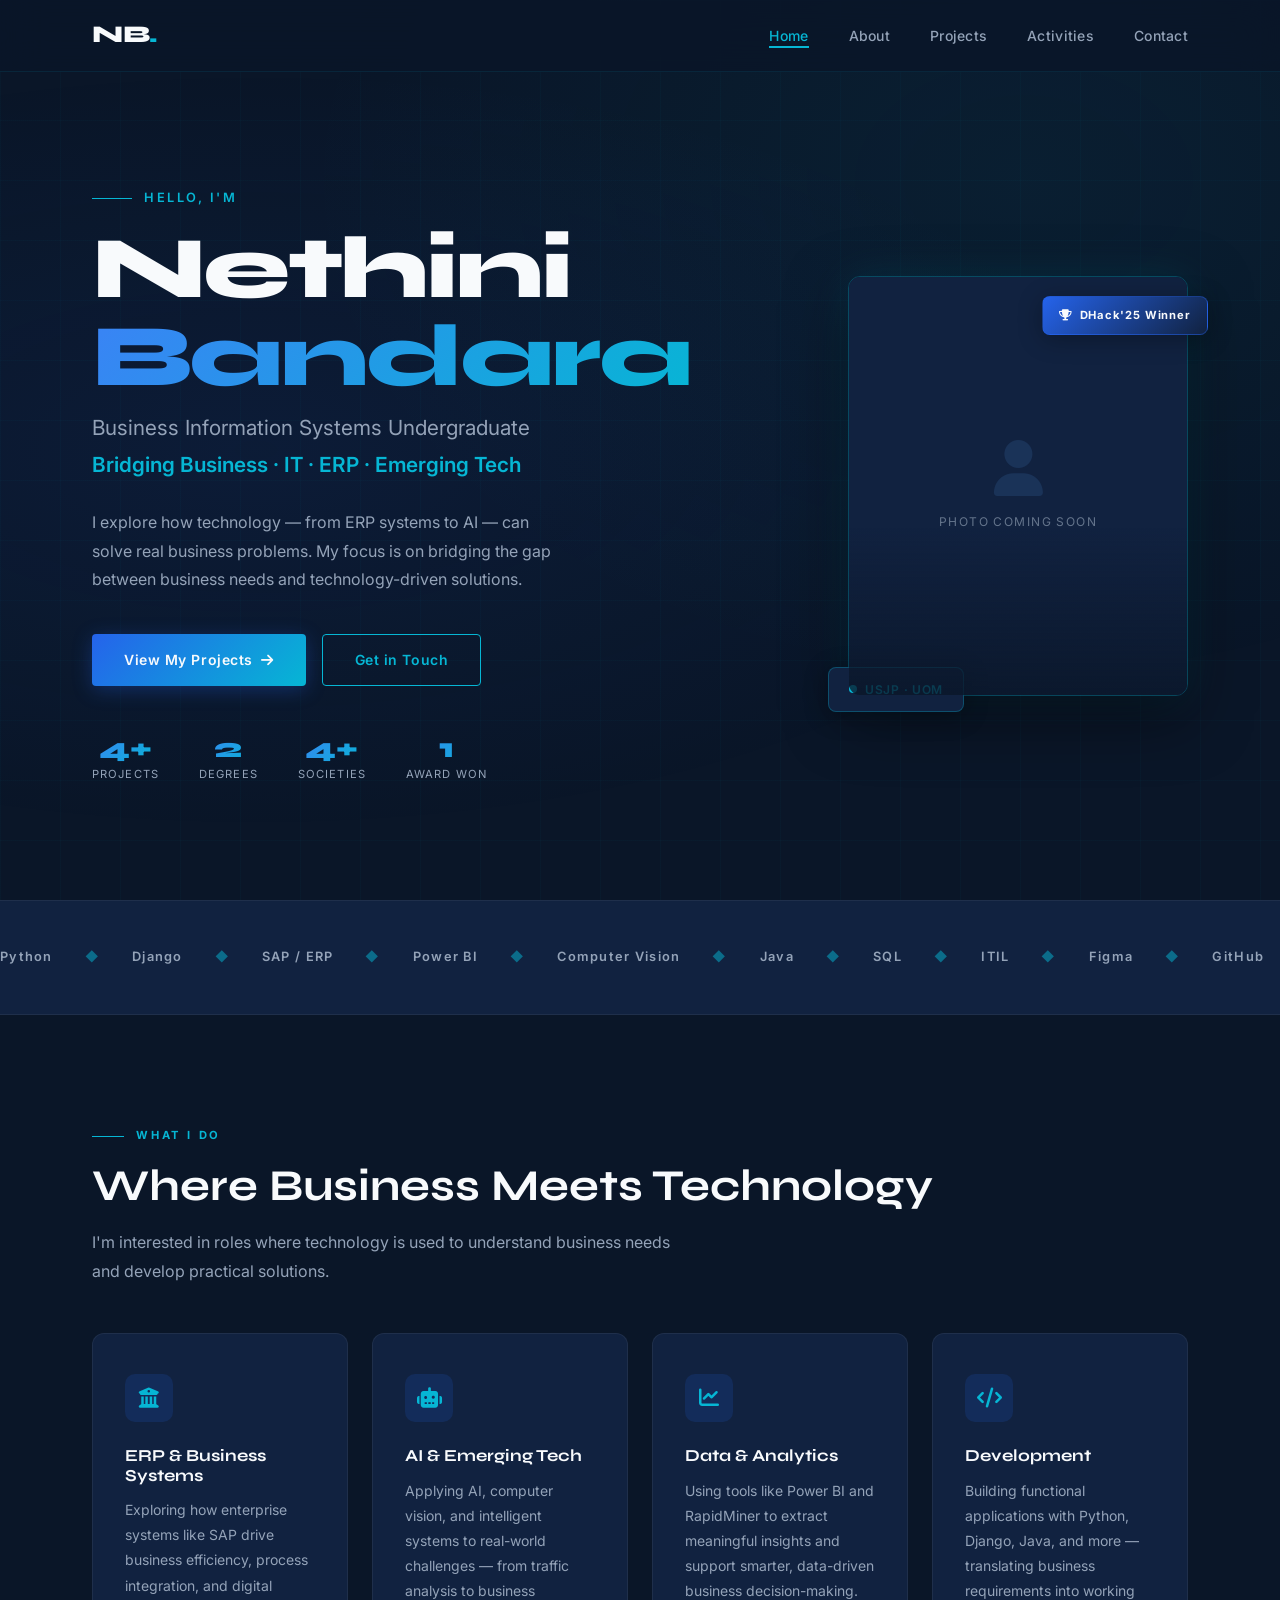
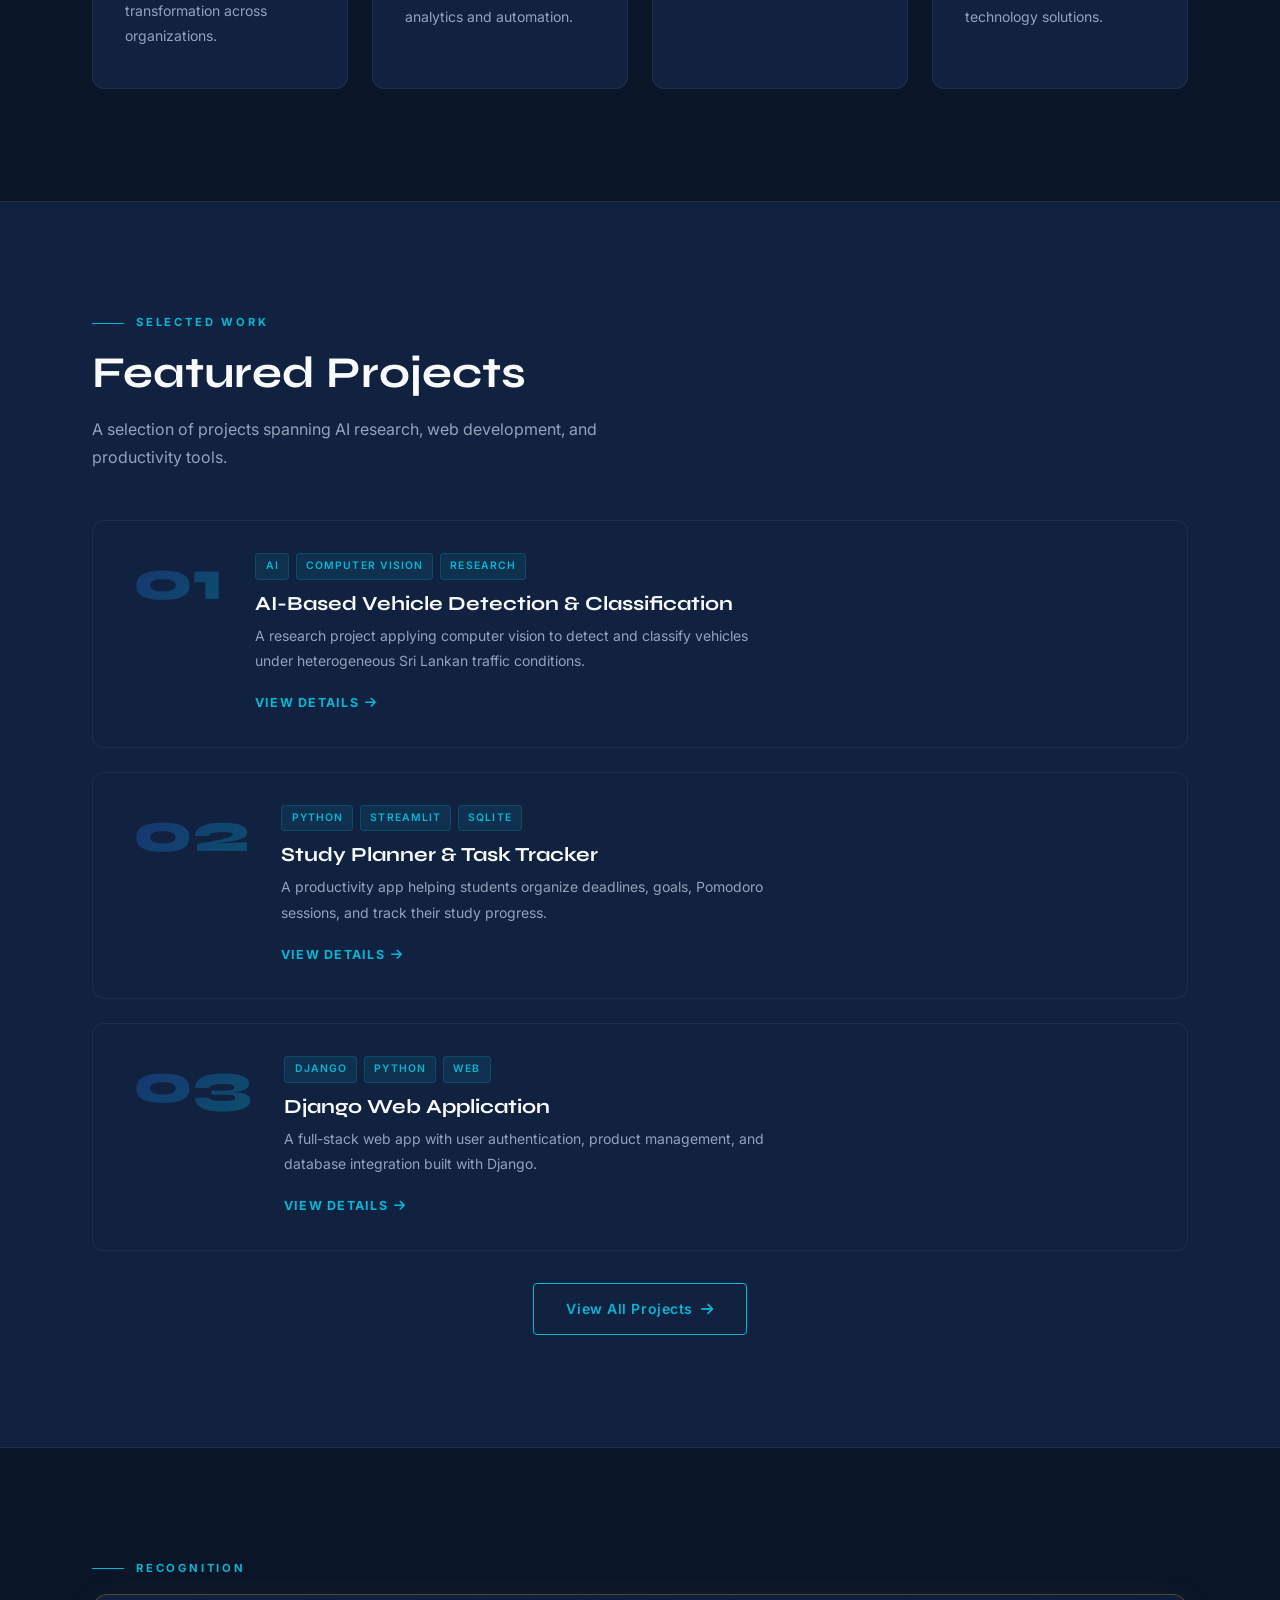
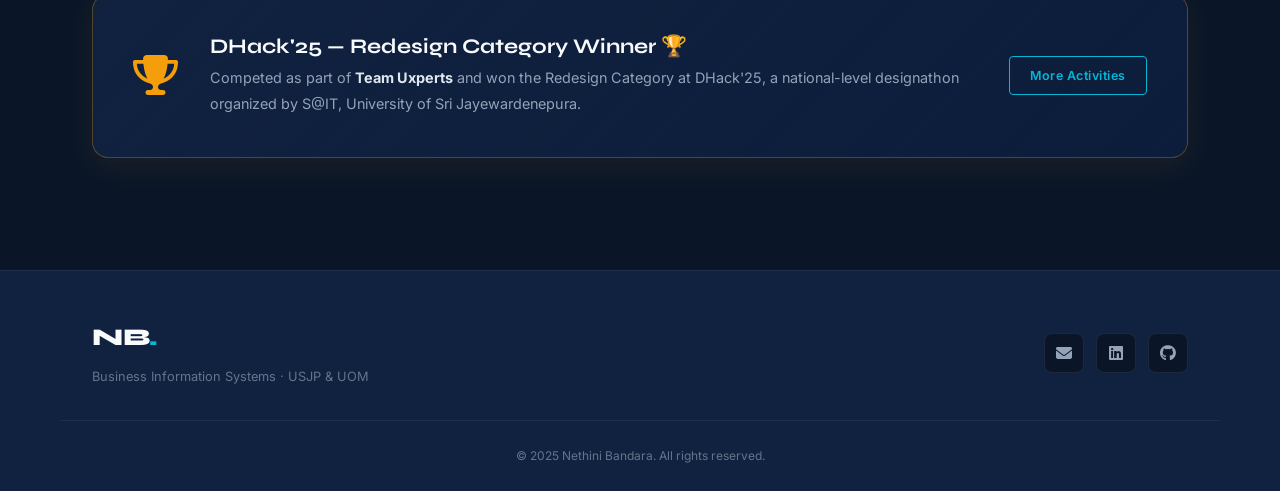
==== index.html @ dcdeb7f5 "Add files via upload" ====
<!DOCTYPE html>
<html lang="en">
<head>
  <meta charset="UTF-8" />
  <meta name="viewport" content="width=device-width, initial-scale=1.0" />
  <title>Nethini Bandara — Portfolio</title>
  <link rel="stylesheet" href="style.css" />
  <link href="https://fonts.googleapis.com/css2?family=Syne:wght@400;500;600;700;800&family=Inter:wght@300;400;500;600&display=swap" rel="stylesheet" />
  <link rel="stylesheet" href="https://cdnjs.cloudflare.com/ajax/libs/font-awesome/6.5.0/css/all.min.css" />
</head>
<body>

  <nav class="nav" id="navbar">
    <div class="nav-inner">
      <a href="index.html" class="nav-logo">NB<span class="dot">.</span></a>
      <ul class="nav-links">
        <li><a href="index.html" class="active">Home</a></li>
        <li><a href="about.html">About</a></li>
        <li><a href="projects.html">Projects</a></li>
        <li><a href="activities.html">Activities</a></li>
        <li><a href="contact.html">Contact</a></li>
      </ul>
      <button class="hamburger" id="hamburger" aria-label="Menu">
        <span></span><span></span><span></span>
      </button>
    </div>
    <div class="mobile-menu" id="mobileMenu">
      <ul>
        <li><a href="index.html">Home</a></li>
        <li><a href="about.html">About</a></li>
        <li><a href="projects.html">Projects</a></li>
        <li><a href="activities.html">Activities</a></li>
        <li><a href="contact.html">Contact</a></li>
      </ul>
    </div>
  </nav>

  <!-- HERO -->
  <section class="hero">
    <div class="hero-content">
      <div class="hero-greeting">Hello, I'm</div>
      <h1 class="hero-name">
        Nethini<br><span class="highlight">Bandara</span>
      </h1>
      <p class="hero-role">Business Information Systems Undergraduate<br><span>Bridging Business · IT · ERP · Emerging Tech</span></p>
      <p class="hero-bio">I explore how technology — from ERP systems to AI — can solve real business problems. My focus is on bridging the gap between business needs and technology-driven solutions.</p>
      <div class="hero-cta">
        <a href="projects.html" class="btn-primary">View My Projects <i class="fa-solid fa-arrow-right"></i></a>
        <a href="contact.html" class="btn-outline">Get in Touch</a>
      </div>
      <div class="hero-stats">
        <div class="stat">
          <div class="stat-num">4+</div>
          <div class="stat-label">Projects</div>
        </div>
        <div class="stat">
          <div class="stat-num">2</div>
          <div class="stat-label">Degrees</div>
        </div>
        <div class="stat">
          <div class="stat-num">4+</div>
          <div class="stat-label">Societies</div>
        </div>
        <div class="stat">
          <div class="stat-num">1</div>
          <div class="stat-label">Award Won</div>
        </div>
      </div>
    </div>

    <div class="hero-photo-wrap">
      <div class="hero-photo-frame">
        <div class="photo-placeholder">
          <i class="fa-solid fa-user"></i>
          <span>Photo coming soon</span>
        </div>
      </div>
      <div class="hero-badge">
        <div class="badge-dot"></div>
        <span>USJP · UOM</span>
      </div>
      <div class="hero-badge-2">
        <i class="fa-solid fa-trophy"></i> DHack'25 Winner
      </div>
    </div>
  </section>

  <!-- SKILLS MARQUEE -->
  <section class="skills-strip">
    <div class="skills-marquee-wrap">
      <div class="skills-marquee">
        <span class="skill-text">Python</span><span class="divider">◆</span>
        <span class="skill-text">Django</span><span class="divider">◆</span>
        <span class="skill-text">SAP / ERP</span><span class="divider">◆</span>
        <span class="skill-text">Power BI</span><span class="divider">◆</span>
        <span class="skill-text">Computer Vision</span><span class="divider">◆</span>
        <span class="skill-text">Java</span><span class="divider">◆</span>
        <span class="skill-text">SQL</span><span class="divider">◆</span>
        <span class="skill-text">ITIL</span><span class="divider">◆</span>
        <span class="skill-text">Figma</span><span class="divider">◆</span>
        <span class="skill-text">GitHub</span><span class="divider">◆</span>
        <span class="skill-text">AI & ML</span><span class="divider">◆</span>
        <span class="skill-text">RapidMiner</span><span class="divider">◆</span>
        <span class="skill-text">C#</span><span class="divider">◆</span>
        <span class="skill-text">.NET</span><span class="divider">◆</span>
        <!-- duplicate -->
        <span class="skill-text">Python</span><span class="divider">◆</span>
        <span class="skill-text">Django</span><span class="divider">◆</span>
        <span class="skill-text">SAP / ERP</span><span class="divider">◆</span>
        <span class="skill-text">Power BI</span><span class="divider">◆</span>
        <span class="skill-text">Computer Vision</span><span class="divider">◆</span>
        <span class="skill-text">Java</span><span class="divider">◆</span>
        <span class="skill-text">SQL</span><span class="divider">◆</span>
        <span class="skill-text">ITIL</span><span class="divider">◆</span>
        <span class="skill-text">Figma</span><span class="divider">◆</span>
        <span class="skill-text">GitHub</span><span class="divider">◆</span>
      </div>
    </div>
  </section>

  <!-- WHAT I DO -->
  <section class="section">
    <div class="container">
      <div class="section-label">What I Do</div>
      <h2 class="section-title">Where Business Meets Technology</h2>
      <p class="section-subtitle">I'm interested in roles where technology is used to understand business needs and develop practical solutions.</p>
      <div class="focus-grid">
        <div class="focus-card">
          <div class="focus-icon"><i class="fa-solid fa-building-columns"></i></div>
          <h3>ERP & Business Systems</h3>
          <p>Exploring how enterprise systems like SAP drive business efficiency, process integration, and digital transformation across organizations.</p>
        </div>
        <div class="focus-card">
          <div class="focus-icon"><i class="fa-solid fa-robot"></i></div>
          <h3>AI & Emerging Tech</h3>
          <p>Applying AI, computer vision, and intelligent systems to real-world challenges — from traffic analysis to business analytics and automation.</p>
        </div>
        <div class="focus-card">
          <div class="focus-icon"><i class="fa-solid fa-chart-line"></i></div>
          <h3>Data & Analytics</h3>
          <p>Using tools like Power BI and RapidMiner to extract meaningful insights and support smarter, data-driven business decision-making.</p>
        </div>
        <div class="focus-card">
          <div class="focus-icon"><i class="fa-solid fa-code"></i></div>
          <h3>Development</h3>
          <p>Building functional applications with Python, Django, Java, and more — translating business requirements into working technology solutions.</p>
        </div>
      </div>
    </div>
  </section>

  <!-- FEATURED PROJECTS -->
  <section class="section" style="background: var(--navy-2); border-top: 1px solid rgba(255,255,255,0.06); border-bottom: 1px solid rgba(255,255,255,0.06);">
    <div class="container">
      <div class="section-label">Selected Work</div>
      <h2 class="section-title">Featured Projects</h2>
      <p class="section-subtitle">A selection of projects spanning AI research, web development, and productivity tools.</p>
      <div class="projects-preview">
        <div class="project-card-lg">
          <div class="project-num">01</div>
          <div class="project-info">
            <div class="project-tags"><span>AI</span><span>Computer Vision</span><span>Research</span></div>
            <h3>AI-Based Vehicle Detection & Classification</h3>
            <p>A research project applying computer vision to detect and classify vehicles under heterogeneous Sri Lankan traffic conditions.</p>
            <a href="projects.html" class="project-link">View Details <i class="fa-solid fa-arrow-right"></i></a>
          </div>
        </div>
        <div class="project-card-lg">
          <div class="project-num">02</div>
          <div class="project-info">
            <div class="project-tags"><span>Python</span><span>Streamlit</span><span>SQLite</span></div>
            <h3>Study Planner & Task Tracker</h3>
            <p>A productivity app helping students organize deadlines, goals, Pomodoro sessions, and track their study progress.</p>
            <a href="projects.html" class="project-link">View Details <i class="fa-solid fa-arrow-right"></i></a>
          </div>
        </div>
        <div class="project-card-lg">
          <div class="project-num">03</div>
          <div class="project-info">
            <div class="project-tags"><span>Django</span><span>Python</span><span>Web</span></div>
            <h3>Django Web Application</h3>
            <p>A full-stack web app with user authentication, product management, and database integration built with Django.</p>
            <a href="projects.html" class="project-link">View Details <i class="fa-solid fa-arrow-right"></i></a>
          </div>
        </div>
      </div>
      <div class="view-all-wrap">
        <a href="projects.html" class="btn-outline">View All Projects <i class="fa-solid fa-arrow-right"></i></a>
      </div>
    </div>
  </section>

  <!-- ACHIEVEMENT -->
  <section class="section">
    <div class="container">
      <div class="section-label">Recognition</div>
      <div class="achievement-highlight">
        <div class="achievement-icon"><i class="fa-solid fa-trophy"></i></div>
        <div class="achievement-text">
          <h3>DHack'25 — Redesign Category Winner 🏆</h3>
          <p>Competed as part of <strong style="color:var(--off-white)">Team Uxperts</strong> and won the Redesign Category at DHack'25, a national-level designathon organized by S@IT, University of Sri Jayewardenepura.</p>
        </div>
        <a href="activities.html" class="btn-outline small">More Activities</a>
      </div>
    </div>
  </section>

  <footer class="footer">
    <div class="container footer-inner">
      <div class="footer-left">
        <div class="nav-logo">NB<span class="dot">.</span></div>
        <p>Business Information Systems · USJP & UOM</p>
      </div>
      <div class="footer-links">
        <a href="mailto:nethinipudamthi@gmail.com" title="Email"><i class="fa-solid fa-envelope"></i></a>
        <a href="https://www.linkedin.com/in/nethini-bandara-02163535b" target="_blank" title="LinkedIn"><i class="fa-brands fa-linkedin"></i></a>
        <a href="https://github.com/NethiniBandara" target="_blank" title="GitHub"><i class="fa-brands fa-github"></i></a>
      </div>
    </div>
    <div class="footer-bottom">
      <p>© 2025 Nethini Bandara. All rights reserved.</p>
    </div>
  </footer>

  <script src="main.js"></script>
</body>
</html>
---- style.css ----
/* ===========================
   NETHINI BANDARA — PORTFOLIO
   Navy Blue Modern Design
   =========================== */

*, *::before, *::after { box-sizing: border-box; margin: 0; padding: 0; }

:root {
  --navy: #0a1628;
  --navy-2: #112240;
  --navy-3: #1a3358;
  --navy-light: #1e3a5f;
  --blue: #2563eb;
  --blue-light: #3b82f6;
  --cyan: #06b6d4;
  --cyan-light: #67e8f9;
  --gold: #f59e0b;
  --white: #f8fafc;
  --off-white: #e2e8f0;
  --gray-1: #94a3b8;
  --gray-2: #64748b;
  --gray-3: #334155;
  --font-display: 'Syne', sans-serif;
  --font-body: 'Inter', sans-serif;
  --nav-h: 72px;
  --transition: 0.3s cubic-bezier(0.4, 0, 0.2, 1);
  --glow: 0 0 40px rgba(6, 182, 212, 0.15);
  --card-shadow: 0 4px 24px rgba(0,0,0,0.3);
}

html { scroll-behavior: smooth; }

body {
  font-family: var(--font-body);
  background: var(--navy);
  color: var(--white);
  overflow-x: hidden;
  line-height: 1.6;
}

h1, h2, h3, h4 { font-family: var(--font-display); font-weight: 700; line-height: 1.15; }
p { color: var(--gray-1); line-height: 1.8; }
a { text-decoration: none; color: inherit; }

.container { max-width: 1160px; margin: 0 auto; padding: 0 2rem; }
.section { padding: 7rem 0; }

/* ===== NAV ===== */
.nav {
  position: fixed; top: 0; left: 0; right: 0; z-index: 100;
  height: var(--nav-h);
  background: rgba(10, 22, 40, 0.85);
  backdrop-filter: blur(20px);
  border-bottom: 1px solid rgba(6,182,212,0.1);
  transition: var(--transition);
}
.nav.scrolled {
  background: rgba(10, 22, 40, 0.97);
  border-bottom-color: rgba(6,182,212,0.2);
  box-shadow: 0 4px 32px rgba(0,0,0,0.4);
}
.nav-inner {
  display: flex; align-items: center; justify-content: space-between;
  max-width: 1160px; margin: 0 auto; padding: 0 2rem; height: 100%;
}
.nav-logo {
  font-family: var(--font-display);
  font-size: 1.5rem; font-weight: 800;
  color: var(--white); letter-spacing: -0.5px;
}
.dot { color: var(--cyan); }
.nav-links { list-style: none; display: flex; gap: 2.5rem; }
.nav-links a {
  font-size: 0.875rem; font-weight: 500; color: var(--gray-1);
  letter-spacing: 0.02em; transition: color var(--transition); position: relative;
}
.nav-links a::after {
  content: ''; position: absolute; bottom: -4px; left: 0;
  width: 0; height: 1.5px; background: var(--cyan);
  transition: width var(--transition);
}
.nav-links a:hover, .nav-links a.active { color: var(--cyan); }
.nav-links a:hover::after, .nav-links a.active::after { width: 100%; }

.hamburger {
  display: none; flex-direction: column; gap: 5px;
  background: none; border: none; cursor: pointer; padding: 5px;
}
.hamburger span { display: block; width: 24px; height: 1.5px; background: var(--white); transition: var(--transition); }
.hamburger.open span:nth-child(1) { transform: rotate(45deg) translate(4.5px, 4.5px); }
.hamburger.open span:nth-child(2) { opacity: 0; }
.hamburger.open span:nth-child(3) { transform: rotate(-45deg) translate(4.5px, -4.5px); }

.mobile-menu {
  display: none; background: var(--navy-2);
  border-top: 1px solid rgba(6,182,212,0.15);
  padding: 1rem 2rem 2rem;
  position: absolute; top: var(--nav-h); left: 0; right: 0;
  box-shadow: 0 8px 32px rgba(0,0,0,0.4);
}
.mobile-menu.open { display: block; }
.mobile-menu ul { list-style: none; }
.mobile-menu ul li { padding: 0.75rem 0; border-bottom: 1px solid rgba(255,255,255,0.05); }
.mobile-menu ul li a { font-weight: 500; font-size: 1rem; color: var(--off-white); }

/* ===== BUTTONS ===== */
.btn-primary {
  display: inline-flex; align-items: center; gap: 0.5rem;
  background: linear-gradient(135deg, var(--blue), var(--cyan));
  color: var(--white); padding: 0.85rem 2rem;
  font-family: var(--font-body); font-size: 0.875rem;
  font-weight: 600; letter-spacing: 0.04em;
  border: none; cursor: pointer;
  transition: var(--transition); border-radius: 4px;
  box-shadow: 0 4px 20px rgba(37,99,235,0.3);
}
.btn-primary:hover {
  transform: translateY(-2px);
  box-shadow: 0 8px 30px rgba(37,99,235,0.5);
}
.btn-primary.full-width { width: 100%; justify-content: center; }

.btn-outline {
  display: inline-flex; align-items: center; gap: 0.5rem;
  background: transparent; color: var(--cyan);
  padding: 0.85rem 2rem; font-family: var(--font-body);
  font-size: 0.875rem; font-weight: 600; letter-spacing: 0.04em;
  border: 1.5px solid var(--cyan); cursor: pointer;
  transition: var(--transition); border-radius: 4px;
}
.btn-outline:hover {
  background: rgba(6,182,212,0.1);
  transform: translateY(-2px);
  box-shadow: 0 4px 20px rgba(6,182,212,0.2);
}
.btn-outline.small { padding: 0.55rem 1.25rem; font-size: 0.78rem; }

/* ===== LABELS ===== */
.section-label {
  font-size: 0.7rem; font-weight: 700; letter-spacing: 0.25em;
  text-transform: uppercase; color: var(--cyan); margin-bottom: 1rem;
  display: flex; align-items: center; gap: 0.75rem;
}
.section-label::before { content: ''; width: 2rem; height: 1px; background: var(--cyan); }
.section-title { font-size: clamp(2rem, 4vw, 2.75rem); margin-bottom: 1rem; color: var(--white); }
.section-subtitle { font-size: 1rem; color: var(--gray-1); margin-bottom: 3rem; max-width: 580px; }

/* ===== HERO ===== */
.hero {
  min-height: 100vh; display: flex; align-items: center;
  padding: calc(var(--nav-h) + 4rem) 2rem 4rem;
  max-width: 1160px; margin: 0 auto;
  position: relative; gap: 4rem;
}

/* Animated background grid */
body::before {
  content: '';
  position: fixed; inset: 0; z-index: -1;
  background-image:
    linear-gradient(rgba(6,182,212,0.03) 1px, transparent 1px),
    linear-gradient(90deg, rgba(6,182,212,0.03) 1px, transparent 1px);
  background-size: 60px 60px;
  pointer-events: none;
}
body::after {
  content: '';
  position: fixed; inset: 0; z-index: -1;
  background: radial-gradient(ellipse at 20% 50%, rgba(37,99,235,0.08) 0%, transparent 60%),
              radial-gradient(ellipse at 80% 20%, rgba(6,182,212,0.06) 0%, transparent 50%);
  pointer-events: none;
}

.hero-content { flex: 1; z-index: 1; }
.hero-greeting {
  font-size: 0.8rem; font-weight: 600; letter-spacing: 0.2em;
  text-transform: uppercase; color: var(--cyan); margin-bottom: 1rem;
  display: flex; align-items: center; gap: 0.75rem;
}
.hero-greeting::before { content: ''; width: 2.5rem; height: 1px; background: var(--cyan); }

.hero-name {
  font-size: clamp(3rem, 7vw, 5.5rem); font-weight: 800;
  line-height: 1; letter-spacing: -0.03em; margin-bottom: 0.5rem;
  color: var(--white);
}
.hero-name .highlight {
  background: linear-gradient(135deg, var(--blue-light), var(--cyan));
  -webkit-background-clip: text; -webkit-text-fill-color: transparent;
  background-clip: text;
}

.hero-role {
  font-size: clamp(1rem, 2.5vw, 1.3rem); color: var(--gray-1);
  margin-bottom: 1.5rem; font-weight: 400;
}
.hero-role span { color: var(--cyan); font-weight: 600; }

.hero-bio {
  font-size: 1rem; color: var(--gray-1); max-width: 480px;
  line-height: 1.8; margin-bottom: 2.5rem;
}

.hero-cta { display: flex; gap: 1rem; flex-wrap: wrap; margin-bottom: 3rem; }

.hero-stats { display: flex; gap: 2.5rem; }
.stat { text-align: center; }
.stat-num {
  font-family: var(--font-display); font-size: 1.75rem; font-weight: 800;
  color: var(--white); line-height: 1;
  background: linear-gradient(135deg, var(--blue-light), var(--cyan));
  -webkit-background-clip: text; -webkit-text-fill-color: transparent; background-clip: text;
}
.stat-label { font-size: 0.7rem; color: var(--gray-1); text-transform: uppercase; letter-spacing: 0.1em; margin-top: 0.25rem; }

/* HERO PHOTO */
.hero-photo-wrap { flex-shrink: 0; position: relative; z-index: 1; }
.hero-photo-frame {
  width: 340px; height: 420px;
  position: relative; overflow: hidden;
  border-radius: 12px;
  border: 1px solid rgba(6,182,212,0.3);
  box-shadow: 0 20px 60px rgba(0,0,0,0.5), var(--glow);
}
.hero-photo-frame::before {
  content: ''; position: absolute; inset: 0; z-index: 1;
  background: linear-gradient(to bottom, transparent 60%, rgba(10,22,40,0.8) 100%);
}
.photo-placeholder {
  width: 100%; height: 100%;
  display: flex; flex-direction: column; align-items: center; justify-content: center;
  gap: 1rem; background: var(--navy-2); color: var(--gray-2);
}
.photo-placeholder i { font-size: 3.5rem; color: var(--navy-3); }
.photo-placeholder span { font-size: 0.75rem; letter-spacing: 0.12em; text-transform: uppercase; color: var(--gray-2); }
.photo-placeholder.large { min-height: 380px; }

/* Floating badges */
.hero-badge {
  position: absolute; bottom: -16px; left: -20px;
  background: var(--navy-2); border: 1px solid rgba(6,182,212,0.3);
  padding: 0.75rem 1.25rem; display: flex; align-items: center; gap: 0.5rem;
  font-size: 0.75rem; font-weight: 600; letter-spacing: 0.06em;
  border-radius: 8px; box-shadow: var(--card-shadow);
  color: var(--cyan);
}
.badge-dot { width: 8px; height: 8px; background: var(--cyan); border-radius: 50%; animation: pulse 2s ease infinite; }
@keyframes pulse { 0%,100%{opacity:1;transform:scale(1)} 50%{opacity:0.5;transform:scale(1.3)} }

.hero-badge-2 {
  position: absolute; top: 20px; right: -20px;
  background: linear-gradient(135deg, var(--blue), var(--navy-2));
  border: 1px solid rgba(37,99,235,0.4);
  padding: 0.6rem 1rem; border-radius: 8px;
  font-size: 0.7rem; font-weight: 700; letter-spacing: 0.08em;
  box-shadow: var(--card-shadow); color: var(--white);
  display: flex; align-items: center; gap: 0.4rem;
}

/* ===== WHAT I DO ===== */
.focus-grid {
  display: grid; grid-template-columns: repeat(auto-fit, minmax(240px, 1fr)); gap: 1.5rem;
}
.focus-card {
  background: var(--navy-2); padding: 2.5rem 2rem;
  border: 1px solid rgba(255,255,255,0.06);
  border-radius: 12px; transition: var(--transition); cursor: default;
  position: relative; overflow: hidden;
}
.focus-card::before {
  content: ''; position: absolute; top: 0; left: 0; right: 0; height: 2px;
  background: linear-gradient(90deg, var(--blue), var(--cyan));
  opacity: 0; transition: var(--transition);
}
.focus-card:hover { border-color: rgba(6,182,212,0.3); transform: translateY(-4px); box-shadow: var(--card-shadow), var(--glow); }
.focus-card:hover::before { opacity: 1; }
.focus-icon {
  width: 48px; height: 48px; background: rgba(37,99,235,0.15);
  border-radius: 10px; display: flex; align-items: center; justify-content: center;
  font-size: 1.25rem; color: var(--cyan); margin-bottom: 1.5rem;
}
.focus-card h3 { font-size: 1.05rem; margin-bottom: 0.75rem; color: var(--white); }
.focus-card p { font-size: 0.875rem; }

/* ===== FEATURED PROJECTS ===== */
.projects-preview { display: flex; flex-direction: column; gap: 1.5rem; }
.project-card-lg {
  background: var(--navy-2); border: 1px solid rgba(255,255,255,0.06);
  border-radius: 12px; padding: 2rem 2.5rem;
  display: flex; gap: 2rem; align-items: flex-start;
  transition: var(--transition); cursor: default; position: relative; overflow: hidden;
}
.project-card-lg:hover { border-color: rgba(6,182,212,0.3); transform: translateX(4px); box-shadow: var(--card-shadow); }
.project-num {
  font-family: var(--font-display); font-size: 3.5rem; font-weight: 800;
  background: linear-gradient(135deg, rgba(37,99,235,0.3), rgba(6,182,212,0.3));
  -webkit-background-clip: text; -webkit-text-fill-color: transparent; background-clip: text;
  line-height: 1; flex-shrink: 0; min-width: 70px;
}
.project-tags { display: flex; flex-wrap: wrap; gap: 0.4rem; margin-bottom: 0.75rem; }
.project-tags span {
  font-size: 0.65rem; font-weight: 600; letter-spacing: 0.1em;
  text-transform: uppercase; padding: 0.25rem 0.6rem;
  background: rgba(6,182,212,0.1); color: var(--cyan);
  border: 1px solid rgba(6,182,212,0.2); border-radius: 4px;
}
.project-info h3 { font-size: 1.25rem; margin-bottom: 0.5rem; color: var(--white); }
.project-info p { font-size: 0.875rem; max-width: 520px; margin-bottom: 1rem; }
.project-link {
  font-size: 0.78rem; font-weight: 700; letter-spacing: 0.1em;
  text-transform: uppercase; color: var(--cyan);
  display: inline-flex; align-items: center; gap: 0.4rem;
  transition: gap var(--transition);
}
.project-link:hover { gap: 0.75rem; }
.view-all-wrap { margin-top: 2rem; text-align: center; }

/* ===== SKILLS MARQUEE ===== */
.skills-strip {
  padding: 2.5rem 0; overflow: hidden;
  border-top: 1px solid rgba(255,255,255,0.06);
  border-bottom: 1px solid rgba(255,255,255,0.06);
  background: var(--navy-2);
}
.skills-marquee-wrap { overflow: hidden; }
.skills-marquee {
  display: flex; gap: 2rem; animation: marquee 30s linear infinite;
  width: max-content;
}
.skills-marquee span {
  font-size: 0.8rem; font-weight: 600; letter-spacing: 0.1em;
  white-space: nowrap; padding: 0.4rem 0;
}
.skills-marquee span.skill-text { color: var(--gray-1); }
.skills-marquee span.divider { color: var(--cyan); opacity: 0.5; }
@keyframes marquee { from { transform: translateX(0); } to { transform: translateX(-50%); } }

/* ===== ACHIEVEMENT ===== */
.achievement-highlight {
  background: linear-gradient(135deg, var(--navy-2), rgba(37,99,235,0.1));
  border: 1px solid rgba(245,158,11,0.3);
  border-radius: 16px; padding: 2.5rem;
  display: flex; align-items: center; gap: 2rem; flex-wrap: wrap;
  box-shadow: 0 8px 32px rgba(245,158,11,0.08);
}
.achievement-icon { font-size: 2.5rem; color: var(--gold); flex-shrink: 0; }
.achievement-text { flex: 1; }
.achievement-text h3 { font-size: 1.3rem; margin-bottom: 0.4rem; color: var(--white); }
.achievement-text p { font-size: 0.9rem; }

/* ===== PAGE HEADER ===== */
.page-header {
  padding: calc(var(--nav-h) + 5rem) 2rem 4rem;
  max-width: 1160px; margin: 0 auto;
}
.page-header-tag {
  font-size: 0.7rem; font-weight: 700; letter-spacing: 0.25em;
  text-transform: uppercase; color: var(--cyan); margin-bottom: 1rem;
  display: flex; align-items: center; gap: 0.75rem;
}
.page-header-tag::before { content: ''; width: 2rem; height: 1px; background: var(--cyan); }
.page-title { font-size: clamp(2.5rem, 6vw, 5rem); font-weight: 800; letter-spacing: -0.03em; color: var(--white); }
.page-title .highlight {
  background: linear-gradient(135deg, var(--blue-light), var(--cyan));
  -webkit-background-clip: text; -webkit-text-fill-color: transparent; background-clip: text;
}

/* ===== ABOUT PAGE ===== */
.about-grid {
  display: grid; grid-template-columns: 300px 1fr; gap: 5rem; align-items: start;
}
.about-photo-wrap { position: sticky; top: calc(var(--nav-h) + 2rem); }
.about-photo-frame { margin-bottom: 1.5rem; border-radius: 12px; overflow: hidden; }
.about-socials { display: flex; gap: 0.75rem; }
.about-socials a {
  width: 42px; height: 42px;
  background: var(--navy-2); border: 1px solid rgba(255,255,255,0.1);
  border-radius: 8px; display: flex; align-items: center; justify-content: center;
  font-size: 1rem; color: var(--gray-1); transition: var(--transition);
}
.about-socials a:hover { background: rgba(6,182,212,0.15); color: var(--cyan); border-color: rgba(6,182,212,0.3); }
.about-text h2 { font-size: 2rem; margin-bottom: 1.5rem; color: var(--white); }
.about-bio { font-size: 1rem; margin-bottom: 1.25rem; }
.about-interests { display: flex; flex-wrap: wrap; gap: 0.5rem; margin-top: 2rem; }
.about-interests span {
  font-size: 0.75rem; font-weight: 500; padding: 0.4rem 0.9rem;
  background: rgba(37,99,235,0.1); color: var(--cyan);
  border: 1px solid rgba(6,182,212,0.2); border-radius: 20px; letter-spacing: 0.03em;
}

/* ===== EDUCATION ===== */
.edu-grid { display: grid; grid-template-columns: repeat(auto-fit, minmax(300px, 1fr)); gap: 1.5rem; }
.edu-card {
  background: var(--navy-2); padding: 2.5rem;
  display: flex; gap: 1.5rem; align-items: flex-start;
  border: 1px solid rgba(255,255,255,0.06); border-radius: 12px;
  transition: var(--transition);
}
.edu-card:hover { border-color: rgba(6,182,212,0.3); box-shadow: var(--glow); }
.edu-icon-wrap {
  width: 52px; height: 52px; background: rgba(37,99,235,0.15);
  border-radius: 12px; display: flex; align-items: center; justify-content: center;
  font-size: 1.25rem; color: var(--cyan); flex-shrink: 0;
}
.edu-degree { font-family: var(--font-display); font-size: 1.05rem; font-weight: 700; color: var(--white); margin-bottom: 0.4rem; }
.edu-uni { font-size: 0.9rem; color: var(--cyan); font-weight: 600; margin-bottom: 0.3rem; }
.edu-dept { font-size: 0.8rem; color: var(--gray-1); margin-bottom: 0.6rem; line-height: 1.5; }
.edu-level {
  display: inline-block; font-size: 0.68rem; font-weight: 700; letter-spacing: 0.12em;
  text-transform: uppercase; color: var(--cyan);
  background: rgba(6,182,212,0.1); border: 1px solid rgba(6,182,212,0.2);
  padding: 0.2rem 0.6rem; border-radius: 4px;
}

/* ===== SKILLS ===== */
.skills-note { font-size: 0.9rem; color: var(--gray-2); margin-bottom: 3rem; margin-top: -1.5rem; }
.skills-grid { display: grid; grid-template-columns: repeat(auto-fit, minmax(300px, 1fr)); gap: 1.5rem; }
.skill-group {
  background: var(--navy-2); border: 1px solid rgba(255,255,255,0.06);
  border-radius: 12px; padding: 1.75rem;
  transition: var(--transition);
}
.skill-group:hover { border-color: rgba(6,182,212,0.2); }
.skill-group-header { display: flex; align-items: center; gap: 0.75rem; margin-bottom: 1.25rem; }
.skill-group-header i { font-size: 1rem; color: var(--cyan); }
.skill-group-header h3 { font-size: 0.9rem; font-weight: 700; color: var(--white); letter-spacing: 0.02em; }
.skill-tags { display: flex; flex-wrap: wrap; gap: 0.4rem; }
.skill-tags span {
  font-size: 0.72rem; font-weight: 500; padding: 0.3rem 0.65rem;
  background: rgba(255,255,255,0.05); color: var(--gray-1);
  border: 1px solid rgba(255,255,255,0.08); border-radius: 4px;
  transition: var(--transition);
}
.skill-tags span:hover { background: rgba(6,182,212,0.1); color: var(--cyan); border-color: rgba(6,182,212,0.2); }

.soft-skills-grid { display: grid; grid-template-columns: repeat(auto-fill, minmax(150px, 1fr)); gap: 1rem; margin-top: 1.5rem; }
.soft-item {
  display: flex; flex-direction: column; align-items: center; gap: 0.5rem;
  padding: 1.25rem 1rem; background: var(--navy-2);
  border: 1px solid rgba(255,255,255,0.06); border-radius: 10px;
  text-align: center; transition: var(--transition); cursor: default;
}
.soft-item:hover { border-color: rgba(6,182,212,0.3); background: rgba(6,182,212,0.05); transform: translateY(-2px); }
.soft-item i { font-size: 1.25rem; color: var(--cyan); }
.soft-item span { font-size: 0.78rem; font-weight: 500; color: var(--gray-1); }

/* CERTS */
.cert-grid { display: grid; grid-template-columns: repeat(auto-fit, minmax(240px, 1fr)); gap: 1.5rem; }
.cert-card {
  background: var(--navy-2); padding: 2rem;
  border: 1px solid rgba(255,255,255,0.06); border-radius: 12px;
  text-align: center; display: flex; flex-direction: column; align-items: center; gap: 1rem;
  transition: var(--transition);
}
.cert-card:hover { border-color: rgba(6,182,212,0.3); }
.cert-card i { font-size: 2rem; color: var(--gold); }
.cert-card p { font-size: 0.82rem; color: var(--gray-2); }

/* ===== PROJECTS PAGE ===== */
.projects-section .container { display: flex; flex-direction: column; gap: 0; }
.project-full-card {
  padding: 3.5rem 0;
  border-bottom: 1px solid rgba(255,255,255,0.06);
}
.project-full-card:last-child { border-bottom: none; }
.project-full-header { display: flex; align-items: flex-start; gap: 2rem; margin-bottom: 2rem; }
.project-num-lg {
  font-family: var(--font-display); font-size: 4.5rem; font-weight: 800;
  background: linear-gradient(135deg, rgba(37,99,235,0.4), rgba(6,182,212,0.4));
  -webkit-background-clip: text; -webkit-text-fill-color: transparent; background-clip: text;
  line-height: 1; flex-shrink: 0;
}
.project-full-header h2 { font-size: 1.75rem; margin-top: 0.5rem; color: var(--white); }
.project-full-body { display: grid; grid-template-columns: 1fr 360px; gap: 3rem; }
.project-full-desc p { margin-bottom: 1.5rem; }
.project-detail-row { display: flex; gap: 2.5rem; margin-bottom: 1.5rem; flex-wrap: wrap; }
.detail-label {
  font-size: 0.65rem; font-weight: 700; letter-spacing: 0.15em;
  text-transform: uppercase; color: var(--cyan); margin-bottom: 0.25rem;
}
.detail-val { font-size: 0.9rem; font-weight: 500; color: var(--off-white); }
.project-tech-wrap .detail-label { margin-bottom: 0.75rem; }
.project-tech-tags { display: flex; flex-wrap: wrap; gap: 0.4rem; }
.project-tech-tags span {
  font-size: 0.72rem; font-weight: 500; padding: 0.3rem 0.65rem;
  background: rgba(6,182,212,0.1); color: var(--cyan);
  border: 1px solid rgba(6,182,212,0.2); border-radius: 4px;
}
.project-screenshot-placeholder {
  aspect-ratio: 16/10; background: var(--navy-2);
  border: 1px solid rgba(255,255,255,0.08); border-radius: 10px;
  display: flex; flex-direction: column; align-items: center; justify-content: center;
  gap: 0.75rem; color: var(--gray-2); margin-bottom: 1rem;
}
.project-screenshot-placeholder i { font-size: 2rem; }
.project-screenshot-placeholder p { font-size: 0.8rem; }
.project-links-row { display: flex; gap: 0.75rem; flex-wrap: wrap; }
.project-link-btn {
  display: inline-flex; align-items: center; gap: 0.4rem;
  padding: 0.6rem 1.1rem; border-radius: 6px; font-size: 0.8rem; font-weight: 600;
  border: 1px solid rgba(6,182,212,0.3); color: var(--cyan);
  transition: var(--transition);
}
.project-link-btn:hover { background: rgba(6,182,212,0.1); }
.project-link-btn.disabled { border-color: rgba(255,255,255,0.08); color: var(--gray-2); pointer-events: none; }

/* ===== ACTIVITIES ===== */
.achievement-cards { display: flex; flex-direction: column; gap: 1.25rem; }
.ach-card {
  background: var(--navy-2); padding: 2rem 2.5rem;
  display: flex; gap: 1.5rem; align-items: flex-start;
  border: 1px solid rgba(255,255,255,0.06); border-radius: 12px;
  transition: var(--transition);
}
.ach-card:hover { border-color: rgba(6,182,212,0.3); transform: translateX(4px); }
.highlight-card { border-left: 3px solid var(--gold); }
.ach-icon { font-size: 1.5rem; color: var(--gold); flex-shrink: 0; padding-top: 0.2rem; }
.ach-tag {
  display: inline-block; font-size: 0.65rem; font-weight: 700; letter-spacing: 0.15em;
  text-transform: uppercase; color: var(--cyan);
  background: rgba(6,182,212,0.1); border: 1px solid rgba(6,182,212,0.2);
  padding: 0.15rem 0.5rem; border-radius: 4px; margin-bottom: 0.4rem;
}
.ach-body h3 { font-size: 1.1rem; margin-bottom: 0.5rem; color: var(--white); }

.leadership-grid { display: grid; grid-template-columns: repeat(auto-fit, minmax(280px, 1fr)); gap: 1.25rem; }
.lead-card {
  background: var(--navy-2); padding: 2rem;
  border: 1px solid rgba(255,255,255,0.06); border-radius: 12px;
  transition: var(--transition);
}
.lead-card:hover { border-color: rgba(6,182,212,0.3); box-shadow: var(--glow); }
.lead-card-top { display: flex; gap: 1rem; align-items: flex-start; margin-bottom: 1rem; }
.lead-icon {
  width: 42px; height: 42px; background: rgba(37,99,235,0.15);
  border-radius: 10px; display: flex; align-items: center; justify-content: center;
  font-size: 1rem; color: var(--cyan); flex-shrink: 0;
}
.lead-org h3 { font-size: 0.95rem; font-weight: 700; color: var(--white); margin-bottom: 0.2rem; }
.lead-role { font-size: 0.8rem; font-weight: 600; color: var(--cyan); margin-bottom: 0.15rem; }
.lead-period { font-size: 0.7rem; color: var(--gray-2); }
.lead-card > p { font-size: 0.875rem; }
.lead-events { display: flex; gap: 0.5rem; flex-wrap: wrap; margin-top: 1rem; }
.lead-events span {
  font-size: 0.68rem; font-weight: 600; padding: 0.25rem 0.6rem;
  background: rgba(6,182,212,0.08); color: var(--cyan);
  border: 1px solid rgba(6,182,212,0.2); border-radius: 4px;
  display: flex; align-items: center; gap: 0.3rem;
}

.interests-grid { display: grid; grid-template-columns: repeat(auto-fill, minmax(200px, 1fr)); gap: 1rem; }
.interest-item {
  display: flex; align-items: center; gap: 0.75rem;
  padding: 1rem 1.25rem; background: var(--navy-2);
  border: 1px solid rgba(255,255,255,0.06); border-radius: 10px;
  transition: var(--transition);
}
.interest-item:hover { border-color: rgba(6,182,212,0.3); background: rgba(6,182,212,0.05); transform: translateY(-2px); }
.interest-item i { font-size: 1rem; color: var(--cyan); }
.interest-item span { font-size: 0.85rem; font-weight: 500; color: var(--gray-1); }

/* ===== CONTACT ===== */
.contact-grid { display: grid; grid-template-columns: 1fr 1fr; gap: 5rem; align-items: start; }
.contact-left h2 { font-size: 2rem; margin-bottom: 1.25rem; color: var(--white); }
.contact-left > p { font-size: 0.95rem; margin-bottom: 2.5rem; }
.contact-cards { display: flex; flex-direction: column; gap: 1rem; }
.contact-card {
  background: var(--navy-2); padding: 1.25rem 1.5rem;
  display: flex; align-items: center; gap: 1rem;
  border: 1px solid rgba(255,255,255,0.06); border-radius: 12px;
  transition: var(--transition);
}
.contact-card:hover { border-color: rgba(6,182,212,0.3); transform: translateX(4px); background: rgba(6,182,212,0.05); }
.contact-card-icon { font-size: 1.25rem; color: var(--cyan); flex-shrink: 0; }
.contact-card-body { flex: 1; }
.contact-card-label { font-size: 0.65rem; font-weight: 700; letter-spacing: 0.15em; text-transform: uppercase; color: var(--gray-2); margin-bottom: 0.15rem; }
.contact-card-val { font-size: 0.875rem; color: var(--off-white); font-weight: 500; }
.contact-card-arrow { font-size: 0.75rem; color: var(--gray-2); transition: var(--transition); }
.contact-card:hover .contact-card-arrow { color: var(--cyan); transform: translate(2px, -2px); }

.contact-form-wrap {
  background: var(--navy-2); padding: 2.5rem;
  border: 1px solid rgba(255,255,255,0.06); border-radius: 16px;
}
.contact-form-wrap h3 { font-size: 1.25rem; margin-bottom: 1.75rem; color: var(--white); }
.form-group { margin-bottom: 1.25rem; }
.form-group label {
  display: block; font-size: 0.7rem; font-weight: 700; letter-spacing: 0.12em;
  text-transform: uppercase; color: var(--gray-1); margin-bottom: 0.5rem;
}
.form-group input, .form-group textarea {
  width: 100%; padding: 0.85rem 1rem;
  background: var(--navy); border: 1px solid rgba(255,255,255,0.1);
  border-radius: 8px; font-family: var(--font-body); font-size: 0.9rem;
  color: var(--white); outline: none; transition: border-color var(--transition); resize: vertical;
}
.form-group input::placeholder, .form-group textarea::placeholder { color: var(--gray-2); }
.form-group input:focus, .form-group textarea:focus { border-color: rgba(6,182,212,0.5); box-shadow: 0 0 0 3px rgba(6,182,212,0.08); }
.form-note { font-size: 0.75rem; color: var(--gray-2); margin-top: 0.75rem; }
.form-success {
  display: flex; align-items: center; gap: 0.5rem;
  color: var(--cyan); background: rgba(6,182,212,0.1);
  border: 1px solid rgba(6,182,212,0.2);
  padding: 0.75rem 1rem; border-radius: 8px;
  font-size: 0.85rem; margin-top: 0.75rem; font-weight: 500;
}
.hidden { display: none !important; }

/* ===== FOOTER ===== */
.footer {
  background: var(--navy-2);
  border-top: 1px solid rgba(255,255,255,0.06);
  padding: 3rem 0 1.5rem;
}
.footer-inner { display: flex; justify-content: space-between; align-items: center; flex-wrap: wrap; gap: 1.5rem; padding-bottom: 2rem; border-bottom: 1px solid rgba(255,255,255,0.06); }
.footer-left .nav-logo { margin-bottom: 0.5rem; }
.footer-left p { font-size: 0.8rem; color: var(--gray-2); }
.footer-links { display: flex; gap: 0.75rem; }
.footer-links a {
  width: 40px; height: 40px; background: var(--navy);
  border: 1px solid rgba(255,255,255,0.08); border-radius: 8px;
  display: flex; align-items: center; justify-content: center;
  color: var(--gray-1); font-size: 1rem; transition: var(--transition);
}
.footer-links a:hover { border-color: rgba(6,182,212,0.3); color: var(--cyan); background: rgba(6,182,212,0.08); }
.footer-bottom { text-align: center; padding-top: 1.5rem; }
.footer-bottom p { font-size: 0.75rem; color: var(--gray-2); }

/* ===== ANIMATIONS ===== */
@keyframes fadeUp {
  from { opacity: 0; transform: translateY(20px); }
  to { opacity: 1; transform: translateY(0); }
}
.fade-up { opacity: 0; transform: translateY(24px); transition: opacity 0.6s ease, transform 0.6s ease; }
.fade-up.visible { opacity: 1; transform: translateY(0); }

/* ===== RESPONSIVE ===== */
@media (max-width: 900px) {
  .nav-links { display: none; }
  .hamburger { display: flex; }
  .hero { flex-direction: column; text-align: center; padding-top: calc(var(--nav-h) + 3rem); gap: 3rem; }
  .hero-greeting { justify-content: center; }
  .hero-cta { justify-content: center; }
  .hero-stats { justify-content: center; }
  .hero-bio { margin: 0 auto 2rem; }
  .hero-photo-wrap { order: -1; }
  .hero-photo-frame { width: 260px; height: 320px; }
  .about-grid { grid-template-columns: 1fr; }
  .about-photo-wrap { position: static; }
  .project-full-body { grid-template-columns: 1fr; }
  .contact-grid { grid-template-columns: 1fr; gap: 3rem; }
  .achievement-highlight { flex-direction: column; text-align: center; }
  .hero-badge, .hero-badge-2 { display: none; }
}
@media (max-width: 600px) {
  .section { padding: 4rem 0; }
  .hero-photo-frame { width: 220px; height: 280px; }
  .project-full-header { flex-direction: column; gap: 0.5rem; }
  .project-num-lg { font-size: 2.5rem; }
  .skills-grid { grid-template-columns: 1fr; }
}
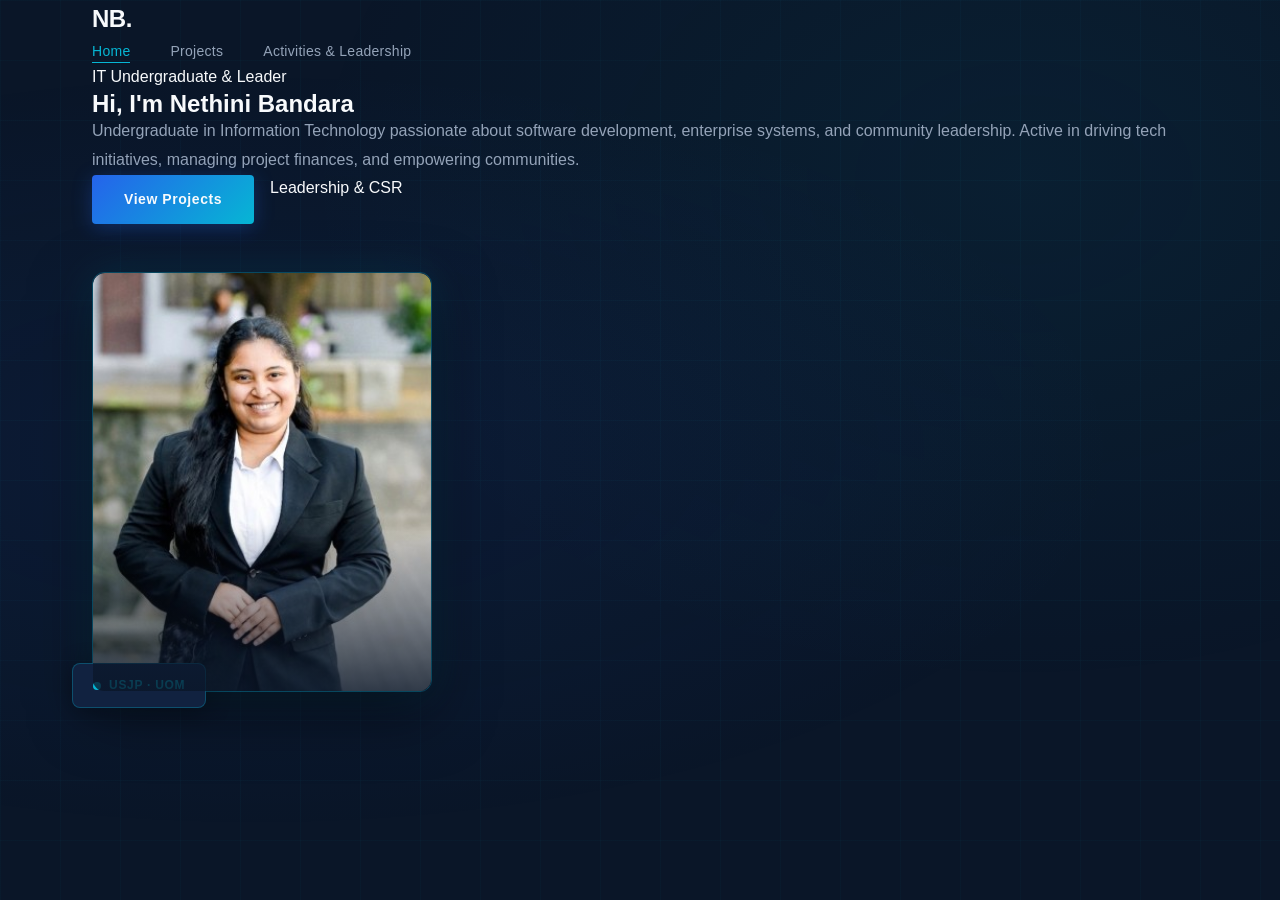
==== commit 92c20d85: "Refactor index.html for navigation and hero section Updated Font Awesome stylesheet version and modi" ====
--- a/index.html
+++ b/index.html
@@ -5,223 +5,49 @@
   <meta name="viewport" content="width=device-width, initial-scale=1.0" />
   <title>Nethini Bandara — Portfolio</title>
   <link rel="stylesheet" href="style.css" />
-  <link href="https://fonts.googleapis.com/css2?family=Syne:wght@400;500;600;700;800&family=Inter:wght@300;400;500;600&display=swap" rel="stylesheet" />
-  <link rel="stylesheet" href="https://cdnjs.cloudflare.com/ajax/libs/font-awesome/6.5.0/css/all.min.css" />
+  <link rel="stylesheet" href="https://cdnjs.cloudflare.com/ajax/libs/font-awesome/6.4.0/css/all.min.css" />
 </head>
 <body>
 
-  <nav class="nav" id="navbar">
-    <div class="nav-inner">
-      <a href="index.html" class="nav-logo">NB<span class="dot">.</span></a>
+  <!-- NAVIGATION -->
+  <nav class="navbar">
+    <div class="container nav-container">
+      <a href="index.html" class="nav-logo">NB<span>.</span></a>
       <ul class="nav-links">
         <li><a href="index.html" class="active">Home</a></li>
-        <li><a href="about.html">About</a></li>
         <li><a href="projects.html">Projects</a></li>
-        <li><a href="activities.html">Activities</a></li>
-        <li><a href="contact.html">Contact</a></li>
-      </ul>
-      <button class="hamburger" id="hamburger" aria-label="Menu">
-        <span></span><span></span><span></span>
-      </button>
-    </div>
-    <div class="mobile-menu" id="mobileMenu">
-      <ul>
-        <li><a href="index.html">Home</a></li>
-        <li><a href="about.html">About</a></li>
-        <li><a href="projects.html">Projects</a></li>
-        <li><a href="activities.html">Activities</a></li>
-        <li><a href="contact.html">Contact</a></li>
+        <li><a href="activities.html">Activities & Leadership</a></li>
       </ul>
     </div>
   </nav>
 
-  <!-- HERO -->
-  <section class="hero">
-    <div class="hero-content">
-      <div class="hero-greeting">Hello, I'm</div>
-      <h1 class="hero-name">
-        Nethini<br><span class="highlight">Bandara</span>
-      </h1>
-      <p class="hero-role">Business Information Systems Undergraduate<br><span>Bridging Business · IT · ERP · Emerging Tech</span></p>
-      <p class="hero-bio">I explore how technology — from ERP systems to AI — can solve real business problems. My focus is on bridging the gap between business needs and technology-driven solutions.</p>
-      <div class="hero-cta">
-        <a href="projects.html" class="btn-primary">View My Projects <i class="fa-solid fa-arrow-right"></i></a>
-        <a href="contact.html" class="btn-outline">Get in Touch</a>
-      </div>
-      <div class="hero-stats">
-        <div class="stat">
-          <div class="stat-num">4+</div>
-          <div class="stat-label">Projects</div>
-        </div>
-        <div class="stat">
-          <div class="stat-num">2</div>
-          <div class="stat-label">Degrees</div>
-        </div>
-        <div class="stat">
-          <div class="stat-num">4+</div>
-          <div class="stat-label">Societies</div>
-        </div>
-        <div class="stat">
-          <div class="stat-num">1</div>
-          <div class="stat-label">Award Won</div>
+  <!-- HERO SECTION -->
+  <section class="hero-section">
+    <div class="container hero-container">
+      <div class="hero-content">
+        <span class="hero-subtitle">IT Undergraduate & Leader</span>
+        <h1 class="hero-title">Hi, I'm <span>Nethini Bandara</span></h1>
+        <p class="hero-description">
+          Undergraduate in Information Technology passionate about software development, enterprise systems, and community leadership. Active in driving tech initiatives, managing project finances, and empowering communities.
+        </p>
+        <div class="hero-cta">
+          <a href="projects.html" class="btn btn-primary">View Projects</a>
+          <a href="activities.html" class="btn btn-secondary">Leadership & CSR</a>
         </div>
       </div>
-    </div>
 
-    <div class="hero-photo-wrap">
-      <div class="hero-photo-frame">
-        <div class="photo-placeholder">
-          <i class="fa-solid fa-user"></i>
-          <span>Photo coming soon</span>
+      <!-- HERO PHOTO & BADGES -->
+      <div class="hero-photo-wrap">
+        <div class="hero-photo-frame">
+          <img src="assets/profile.jpg" alt="Nethini Bandara" style="width:100%; height:100%; object-fit:cover; border-radius:12px;" />
         </div>
-      </div>
-      <div class="hero-badge">
-        <div class="badge-dot"></div>
-        <span>USJP · UOM</span>
-      </div>
-      <div class="hero-badge-2">
-        <i class="fa-solid fa-trophy"></i> DHack'25 Winner
-      </div>
-    </div>
-  </section>
-
-  <!-- SKILLS MARQUEE -->
-  <section class="skills-strip">
-    <div class="skills-marquee-wrap">
-      <div class="skills-marquee">
-        <span class="skill-text">Python</span><span class="divider">◆</span>
-        <span class="skill-text">Django</span><span class="divider">◆</span>
-        <span class="skill-text">SAP / ERP</span><span class="divider">◆</span>
-        <span class="skill-text">Power BI</span><span class="divider">◆</span>
-        <span class="skill-text">Computer Vision</span><span class="divider">◆</span>
-        <span class="skill-text">Java</span><span class="divider">◆</span>
-        <span class="skill-text">SQL</span><span class="divider">◆</span>
-        <span class="skill-text">ITIL</span><span class="divider">◆</span>
-        <span class="skill-text">Figma</span><span class="divider">◆</span>
-        <span class="skill-text">GitHub</span><span class="divider">◆</span>
-        <span class="skill-text">AI & ML</span><span class="divider">◆</span>
-        <span class="skill-text">RapidMiner</span><span class="divider">◆</span>
-        <span class="skill-text">C#</span><span class="divider">◆</span>
-        <span class="skill-text">.NET</span><span class="divider">◆</span>
-        <!-- duplicate -->
-        <span class="skill-text">Python</span><span class="divider">◆</span>
-        <span class="skill-text">Django</span><span class="divider">◆</span>
-        <span class="skill-text">SAP / ERP</span><span class="divider">◆</span>
-        <span class="skill-text">Power BI</span><span class="divider">◆</span>
-        <span class="skill-text">Computer Vision</span><span class="divider">◆</span>
-        <span class="skill-text">Java</span><span class="divider">◆</span>
-        <span class="skill-text">SQL</span><span class="divider">◆</span>
-        <span class="skill-text">ITIL</span><span class="divider">◆</span>
-        <span class="skill-text">Figma</span><span class="divider">◆</span>
-        <span class="skill-text">GitHub</span><span class="divider">◆</span>
-      </div>
-    </div>
-  </section>
-
-  <!-- WHAT I DO -->
-  <section class="section">
-    <div class="container">
-      <div class="section-label">What I Do</div>
-      <h2 class="section-title">Where Business Meets Technology</h2>
-      <p class="section-subtitle">I'm interested in roles where technology is used to understand business needs and develop practical solutions.</p>
-      <div class="focus-grid">
-        <div class="focus-card">
-          <div class="focus-icon"><i class="fa-solid fa-building-columns"></i></div>
-          <h3>ERP & Business Systems</h3>
-          <p>Exploring how enterprise systems like SAP drive business efficiency, process integration, and digital transformation across organizations.</p>
-        </div>
-        <div class="focus-card">
-          <div class="focus-icon"><i class="fa-solid fa-robot"></i></div>
-          <h3>AI & Emerging Tech</h3>
-          <p>Applying AI, computer vision, and intelligent systems to real-world challenges — from traffic analysis to business analytics and automation.</p>
-        </div>
-        <div class="focus-card">
-          <div class="focus-icon"><i class="fa-solid fa-chart-line"></i></div>
-          <h3>Data & Analytics</h3>
-          <p>Using tools like Power BI and RapidMiner to extract meaningful insights and support smarter, data-driven business decision-making.</p>
-        </div>
-        <div class="focus-card">
-          <div class="focus-icon"><i class="fa-solid fa-code"></i></div>
-          <h3>Development</h3>
-          <p>Building functional applications with Python, Django, Java, and more — translating business requirements into working technology solutions.</p>
+        <div class="hero-badge">
+          <div class="badge-dot"></div>
+          <span>USJP · UOM</span>
         </div>
       </div>
     </div>
   </section>
 
-  <!-- FEATURED PROJECTS -->
-  <section class="section" style="background: var(--navy-2); border-top: 1px solid rgba(255,255,255,0.06); border-bottom: 1px solid rgba(255,255,255,0.06);">
-    <div class="container">
-      <div class="section-label">Selected Work</div>
-      <h2 class="section-title">Featured Projects</h2>
-      <p class="section-subtitle">A selection of projects spanning AI research, web development, and productivity tools.</p>
-      <div class="projects-preview">
-        <div class="project-card-lg">
-          <div class="project-num">01</div>
-          <div class="project-info">
-            <div class="project-tags"><span>AI</span><span>Computer Vision</span><span>Research</span></div>
-            <h3>AI-Based Vehicle Detection & Classification</h3>
-            <p>A research project applying computer vision to detect and classify vehicles under heterogeneous Sri Lankan traffic conditions.</p>
-            <a href="projects.html" class="project-link">View Details <i class="fa-solid fa-arrow-right"></i></a>
-          </div>
-        </div>
-        <div class="project-card-lg">
-          <div class="project-num">02</div>
-          <div class="project-info">
-            <div class="project-tags"><span>Python</span><span>Streamlit</span><span>SQLite</span></div>
-            <h3>Study Planner & Task Tracker</h3>
-            <p>A productivity app helping students organize deadlines, goals, Pomodoro sessions, and track their study progress.</p>
-            <a href="projects.html" class="project-link">View Details <i class="fa-solid fa-arrow-right"></i></a>
-          </div>
-        </div>
-        <div class="project-card-lg">
-          <div class="project-num">03</div>
-          <div class="project-info">
-            <div class="project-tags"><span>Django</span><span>Python</span><span>Web</span></div>
-            <h3>Django Web Application</h3>
-            <p>A full-stack web app with user authentication, product management, and database integration built with Django.</p>
-            <a href="projects.html" class="project-link">View Details <i class="fa-solid fa-arrow-right"></i></a>
-          </div>
-        </div>
-      </div>
-      <div class="view-all-wrap">
-        <a href="projects.html" class="btn-outline">View All Projects <i class="fa-solid fa-arrow-right"></i></a>
-      </div>
-    </div>
-  </section>
-
-  <!-- ACHIEVEMENT -->
-  <section class="section">
-    <div class="container">
-      <div class="section-label">Recognition</div>
-      <div class="achievement-highlight">
-        <div class="achievement-icon"><i class="fa-solid fa-trophy"></i></div>
-        <div class="achievement-text">
-          <h3>DHack'25 — Redesign Category Winner 🏆</h3>
-          <p>Competed as part of <strong style="color:var(--off-white)">Team Uxperts</strong> and won the Redesign Category at DHack'25, a national-level designathon organized by S@IT, University of Sri Jayewardenepura.</p>
-        </div>
-        <a href="activities.html" class="btn-outline small">More Activities</a>
-      </div>
-    </div>
-  </section>
-
-  <footer class="footer">
-    <div class="container footer-inner">
-      <div class="footer-left">
-        <div class="nav-logo">NB<span class="dot">.</span></div>
-        <p>Business Information Systems · USJP & UOM</p>
-      </div>
-      <div class="footer-links">
-        <a href="mailto:nethinipudamthi@gmail.com" title="Email"><i class="fa-solid fa-envelope"></i></a>
-        <a href="https://www.linkedin.com/in/nethini-bandara-02163535b" target="_blank" title="LinkedIn"><i class="fa-brands fa-linkedin"></i></a>
-        <a href="https://github.com/NethiniBandara" target="_blank" title="GitHub"><i class="fa-brands fa-github"></i></a>
-      </div>
-    </div>
-    <div class="footer-bottom">
-      <p>© 2025 Nethini Bandara. All rights reserved.</p>
-    </div>
-  </footer>
-
-  <script src="main.js"></script>
 </body>
 </html>
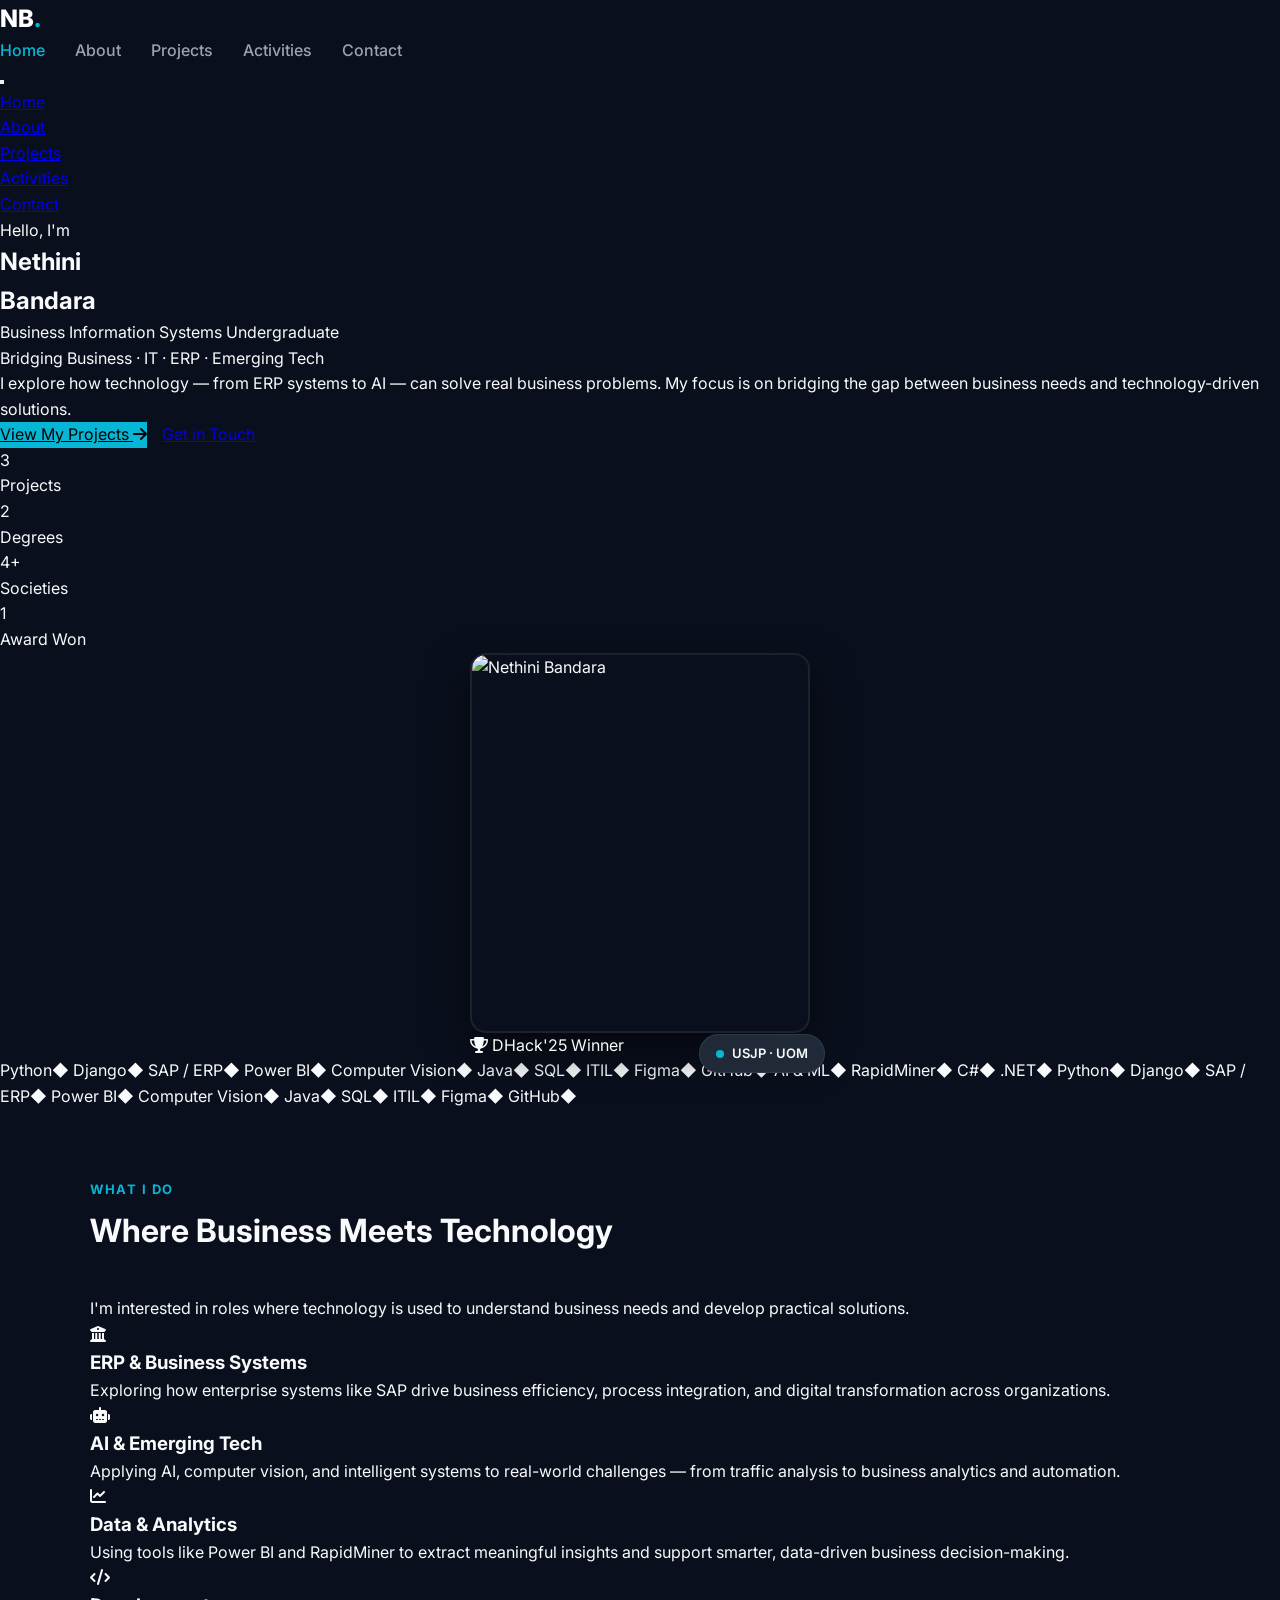
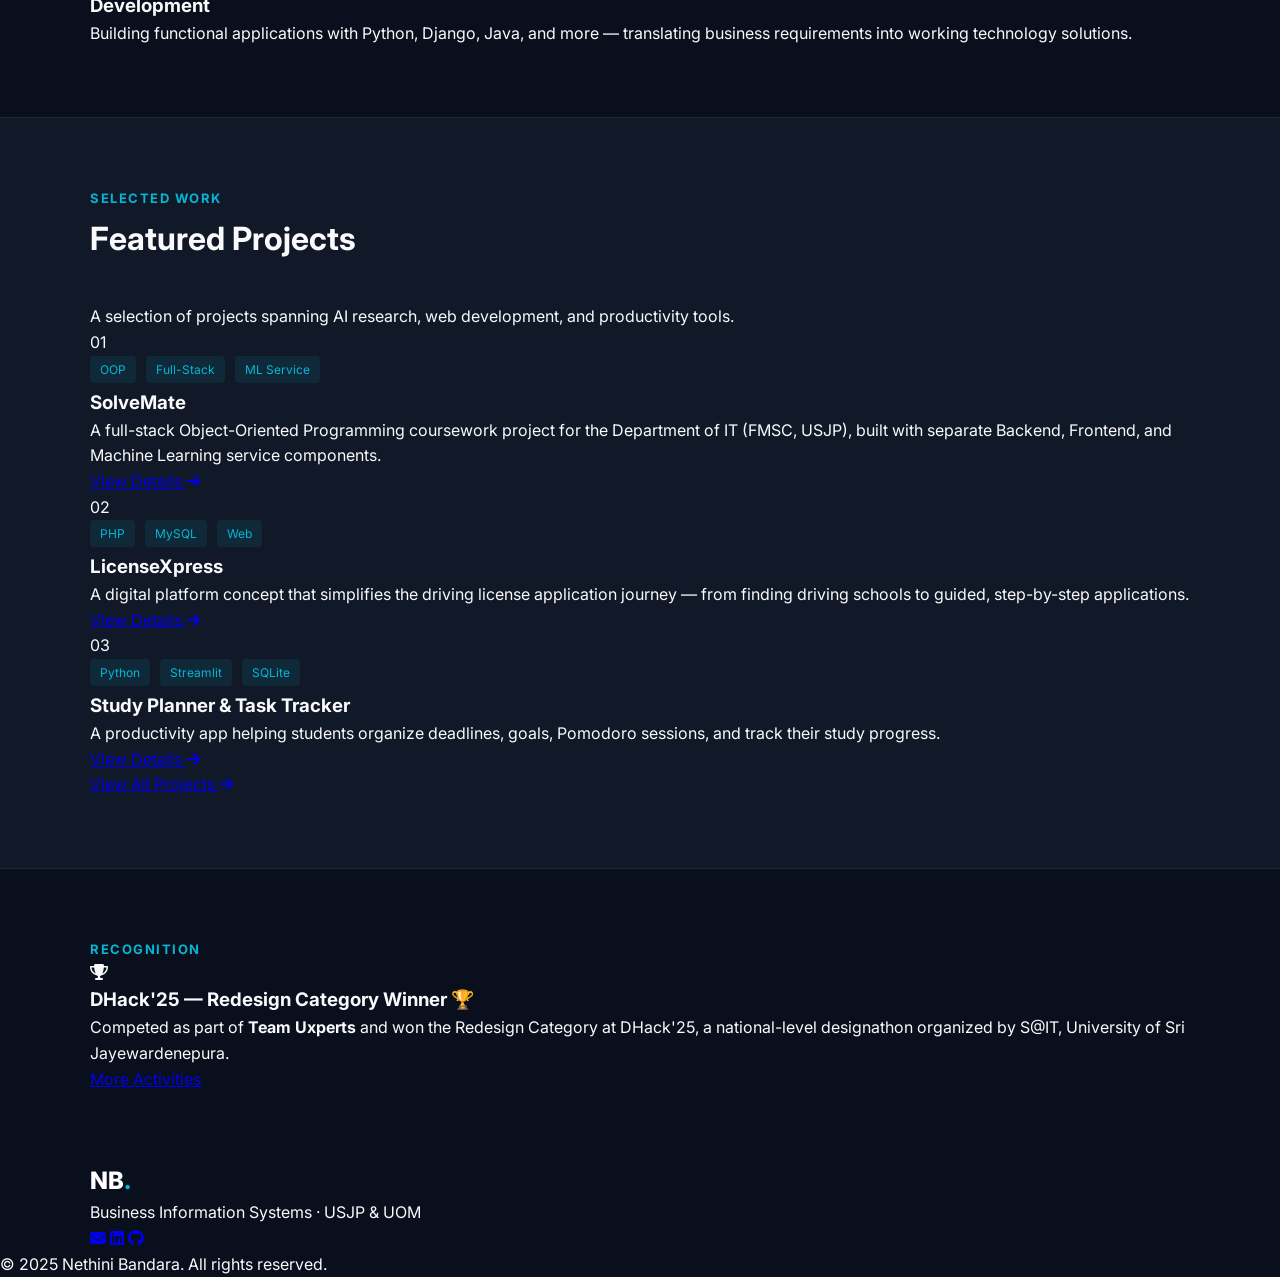
==== commit a5614d76: "Revamp portfolio layout and update styles Updated the navigation structure, improved the hero sectio" ====
--- a/index.html
+++ b/index.html
@@ -5,49 +5,220 @@
   <meta name="viewport" content="width=device-width, initial-scale=1.0" />
   <title>Nethini Bandara — Portfolio</title>
   <link rel="stylesheet" href="style.css" />
-  <link rel="stylesheet" href="https://cdnjs.cloudflare.com/ajax/libs/font-awesome/6.4.0/css/all.min.css" />
+  <link href="https://fonts.googleapis.com/css2?family=Syne:wght@400;500;600;700;800&family=Inter:wght@300;400;500;600&display=swap" rel="stylesheet" />
+  <link rel="stylesheet" href="https://cdnjs.cloudflare.com/ajax/libs/font-awesome/6.5.0/css/all.min.css" />
 </head>
 <body>
 
-  <!-- NAVIGATION -->
-  <nav class="navbar">
-    <div class="container nav-container">
-      <a href="index.html" class="nav-logo">NB<span>.</span></a>
+  <nav class="nav" id="navbar">
+    <div class="nav-inner">
+      <a href="index.html" class="nav-logo">NB<span class="dot">.</span></a>
       <ul class="nav-links">
         <li><a href="index.html" class="active">Home</a></li>
+        <li><a href="about.html">About</a></li>
         <li><a href="projects.html">Projects</a></li>
-        <li><a href="activities.html">Activities & Leadership</a></li>
+        <li><a href="activities.html">Activities</a></li>
+        <li><a href="contact.html">Contact</a></li>
       </ul>
+      <button class="hamburger" id="hamburger" aria-label="Menu">
+        <span></span><span></span><span></span>
+      </button>
+    </div>
+    <div class="mobile-menu" id="mobileMenu">
+      <ul>
+        <li><a href="index.html">Home</a></li>
+        <li><a href="about.html">About</a></li>
+        <li><a href="projects.html">Projects</a></li>
+        <li><a href="activities.html">Activities</a></li>
+        <li><a href="contact.html">Contact</a></li>
+      </ul>
     </div>
   </nav>
 
-  <!-- HERO SECTION -->
-  <section class="hero-section">
-    <div class="container hero-container">
-      <div class="hero-content">
-        <span class="hero-subtitle">IT Undergraduate & Leader</span>
-        <h1 class="hero-title">Hi, I'm <span>Nethini Bandara</span></h1>
-        <p class="hero-description">
-          Undergraduate in Information Technology passionate about software development, enterprise systems, and community leadership. Active in driving tech initiatives, managing project finances, and empowering communities.
-        </p>
-        <div class="hero-cta">
-          <a href="projects.html" class="btn btn-primary">View Projects</a>
-          <a href="activities.html" class="btn btn-secondary">Leadership & CSR</a>
-        </div>
-      </div>
-
-      <!-- HERO PHOTO & BADGES -->
-      <div class="hero-photo-wrap">
-        <div class="hero-photo-frame">
-          <img src="assets/profile.jpg" alt="Nethini Bandara" style="width:100%; height:100%; object-fit:cover; border-radius:12px;" />
-        </div>
-        <div class="hero-badge">
-          <div class="badge-dot"></div>
-          <span>USJP · UOM</span>
-        </div>
-      </div>
-    </div>
-  </section>
-
+  <!-- HERO -->
+  <section class="hero">
+    <div class="hero-content">
+      <div class="hero-greeting">Hello, I'm</div>
+      <h1 class="hero-name">
+        Nethini<br><span class="highlight">Bandara</span>
+      </h1>
+      <p class="hero-role">Business Information Systems Undergraduate<br><span>Bridging Business · IT · ERP · Emerging Tech</span></p>
+      <p class="hero-bio">I explore how technology — from ERP systems to AI — can solve real business problems. My focus is on bridging the gap between business needs and technology-driven solutions.</p>
+      <div class="hero-cta">
+        <a href="projects.html" class="btn-primary">View My Projects <i class="fa-solid fa-arrow-right"></i></a>
+        <a href="contact.html" class="btn-outline">Get in Touch</a>
+      </div>
+      <div class="hero-stats">
+        <div class="stat">
+          <div class="stat-num">3</div>
+          <div class="stat-label">Projects</div>
+        </div>
+        <div class="stat">
+          <div class="stat-num">2</div>
+          <div class="stat-label">Degrees</div>
+        </div>
+        <div class="stat">
+          <div class="stat-num">4+</div>
+          <div class="stat-label">Societies</div>
+        </div>
+        <div class="stat">
+          <div class="stat-num">1</div>
+          <div class="stat-label">Award Won</div>
+        </div>
+      </div>
+    </div>
+
+    <div class="hero-photo-wrap">
+      <div class="hero-photo-frame">
+        <img src="profile.jpg" alt="Nethini Bandara">
+      </div>
+      <div class="hero-badge">
+        <div class="badge-dot"></div>
+        <span>USJP · UOM</span>
+      </div>
+      <div class="hero-badge-2">
+        <i class="fa-solid fa-trophy"></i> DHack'25 Winner
+      </div>
+    </div>
+  </section>
+
+  <!-- SKILLS MARQUEE -->
+  <section class="skills-strip">
+    <div class="skills-marquee-wrap">
+      <div class="skills-marquee">
+        <span class="skill-text">Python</span><span class="divider">◆</span>
+        <span class="skill-text">Django</span><span class="divider">◆</span>
+        <span class="skill-text">SAP / ERP</span><span class="divider">◆</span>
+        <span class="skill-text">Power BI</span><span class="divider">◆</span>
+        <span class="skill-text">Computer Vision</span><span class="divider">◆</span>
+        <span class="skill-text">Java</span><span class="divider">◆</span>
+        <span class="skill-text">SQL</span><span class="divider">◆</span>
+        <span class="skill-text">ITIL</span><span class="divider">◆</span>
+        <span class="skill-text">Figma</span><span class="divider">◆</span>
+        <span class="skill-text">GitHub</span><span class="divider">◆</span>
+        <span class="skill-text">AI & ML</span><span class="divider">◆</span>
+        <span class="skill-text">RapidMiner</span><span class="divider">◆</span>
+        <span class="skill-text">C#</span><span class="divider">◆</span>
+        <span class="skill-text">.NET</span><span class="divider">◆</span>
+        <!-- duplicate -->
+        <span class="skill-text">Python</span><span class="divider">◆</span>
+        <span class="skill-text">Django</span><span class="divider">◆</span>
+        <span class="skill-text">SAP / ERP</span><span class="divider">◆</span>
+        <span class="skill-text">Power BI</span><span class="divider">◆</span>
+        <span class="skill-text">Computer Vision</span><span class="divider">◆</span>
+        <span class="skill-text">Java</span><span class="divider">◆</span>
+        <span class="skill-text">SQL</span><span class="divider">◆</span>
+        <span class="skill-text">ITIL</span><span class="divider">◆</span>
+        <span class="skill-text">Figma</span><span class="divider">◆</span>
+        <span class="skill-text">GitHub</span><span class="divider">◆</span>
+      </div>
+    </div>
+  </section>
+
+  <!-- WHAT I DO -->
+  <section class="section">
+    <div class="container">
+      <div class="section-label">What I Do</div>
+      <h2 class="section-title">Where Business Meets Technology</h2>
+      <p class="section-subtitle">I'm interested in roles where technology is used to understand business needs and develop practical solutions.</p>
+      <div class="focus-grid">
+        <div class="focus-card">
+          <div class="focus-icon"><i class="fa-solid fa-building-columns"></i></div>
+          <h3>ERP & Business Systems</h3>
+          <p>Exploring how enterprise systems like SAP drive business efficiency, process integration, and digital transformation across organizations.</p>
+        </div>
+        <div class="focus-card">
+          <div class="focus-icon"><i class="fa-solid fa-robot"></i></div>
+          <h3>AI & Emerging Tech</h3>
+          <p>Applying AI, computer vision, and intelligent systems to real-world challenges — from traffic analysis to business analytics and automation.</p>
+        </div>
+        <div class="focus-card">
+          <div class="focus-icon"><i class="fa-solid fa-chart-line"></i></div>
+          <h3>Data & Analytics</h3>
+          <p>Using tools like Power BI and RapidMiner to extract meaningful insights and support smarter, data-driven business decision-making.</p>
+        </div>
+        <div class="focus-card">
+          <div class="focus-icon"><i class="fa-solid fa-code"></i></div>
+          <h3>Development</h3>
+          <p>Building functional applications with Python, Django, Java, and more — translating business requirements into working technology solutions.</p>
+        </div>
+      </div>
+    </div>
+  </section>
+
+  <!-- FEATURED PROJECTS -->
+  <section class="section" style="background: var(--navy-2); border-top: 1px solid rgba(255,255,255,0.06); border-bottom: 1px solid rgba(255,255,255,0.06);">
+    <div class="container">
+      <div class="section-label">Selected Work</div>
+      <h2 class="section-title">Featured Projects</h2>
+      <p class="section-subtitle">A selection of projects spanning AI research, web development, and productivity tools.</p>
+      <div class="projects-preview">
+        <div class="project-card-lg">
+          <div class="project-num">01</div>
+          <div class="project-info">
+            <div class="project-tags"><span>OOP</span><span>Full-Stack</span><span>ML Service</span></div>
+            <h3>SolveMate</h3>
+            <p>A full-stack Object-Oriented Programming coursework project for the Department of IT (FMSC, USJP), built with separate Backend, Frontend, and Machine Learning service components.</p>
+            <a href="projects.html" class="project-link">View Details <i class="fa-solid fa-arrow-right"></i></a>
+          </div>
+        </div>
+        <div class="project-card-lg">
+          <div class="project-num">02</div>
+          <div class="project-info">
+            <div class="project-tags"><span>PHP</span><span>MySQL</span><span>Web</span></div>
+            <h3>LicenseXpress</h3>
+            <p>A digital platform concept that simplifies the driving license application journey — from finding driving schools to guided, step-by-step applications.</p>
+            <a href="projects.html" class="project-link">View Details <i class="fa-solid fa-arrow-right"></i></a>
+          </div>
+        </div>
+        <div class="project-card-lg">
+          <div class="project-num">03</div>
+          <div class="project-info">
+            <div class="project-tags"><span>Python</span><span>Streamlit</span><span>SQLite</span></div>
+            <h3>Study Planner & Task Tracker</h3>
+            <p>A productivity app helping students organize deadlines, goals, Pomodoro sessions, and track their study progress.</p>
+            <a href="projects.html" class="project-link">View Details <i class="fa-solid fa-arrow-right"></i></a>
+          </div>
+        </div>
+      </div>
+      <div class="view-all-wrap">
+        <a href="projects.html" class="btn-outline">View All Projects <i class="fa-solid fa-arrow-right"></i></a>
+      </div>
+    </div>
+  </section>
+
+  <!-- ACHIEVEMENT -->
+  <section class="section">
+    <div class="container">
+      <div class="section-label">Recognition</div>
+      <div class="achievement-highlight">
+        <div class="achievement-icon"><i class="fa-solid fa-trophy"></i></div>
+        <div class="achievement-text">
+          <h3>DHack'25 — Redesign Category Winner 🏆</h3>
+          <p>Competed as part of <strong style="color:var(--off-white)">Team Uxperts</strong> and won the Redesign Category at DHack'25, a national-level designathon organized by S@IT, University of Sri Jayewardenepura.</p>
+        </div>
+        <a href="activities.html" class="btn-outline small">More Activities</a>
+      </div>
+    </div>
+  </section>
+
+  <footer class="footer">
+    <div class="container footer-inner">
+      <div class="footer-left">
+        <div class="nav-logo">NB<span class="dot">.</span></div>
+        <p>Business Information Systems · USJP & UOM</p>
+      </div>
+      <div class="footer-links">
+        <a href="mailto:nethinipudamthi@gmail.com" title="Email"><i class="fa-solid fa-envelope"></i></a>
+        <a href="https://www.linkedin.com/in/nethini-bandara-02163535b" target="_blank" title="LinkedIn"><i class="fa-brands fa-linkedin"></i></a>
+        <a href="https://github.com/NethiniBandara" target="_blank" title="GitHub"><i class="fa-brands fa-github"></i></a>
+      </div>
+    </div>
+    <div class="footer-bottom">
+      <p>© 2025 Nethini Bandara. All rights reserved.</p>
+    </div>
+  </footer>
+
+  <script src="main.js"></script>
 </body>
 </html>
--- a/style.css
+++ b/style.css
@@ -1,661 +1,346 @@
-/* ===========================
-   NETHINI BANDARA — PORTFOLIO
-   Navy Blue Modern Design
-   =========================== */
-
-*, *::before, *::after { box-sizing: border-box; margin: 0; padding: 0; }
-
 :root {
-  --navy: #0a1628;
-  --navy-2: #112240;
-  --navy-3: #1a3358;
-  --navy-light: #1e3a5f;
-  --blue: #2563eb;
-  --blue-light: #3b82f6;
+  --navy-1: #0a0f1d;
+  --navy-2: #111827;
+  --navy-card: #1f2937;
   --cyan: #06b6d4;
-  --cyan-light: #67e8f9;
-  --gold: #f59e0b;
-  --white: #f8fafc;
-  --off-white: #e2e8f0;
-  --gray-1: #94a3b8;
-  --gray-2: #64748b;
-  --gray-3: #334155;
-  --font-display: 'Syne', sans-serif;
-  --font-body: 'Inter', sans-serif;
-  --nav-h: 72px;
-  --transition: 0.3s cubic-bezier(0.4, 0, 0.2, 1);
-  --glow: 0 0 40px rgba(6, 182, 212, 0.15);
-  --card-shadow: 0 4px 24px rgba(0,0,0,0.3);
-}
-
-html { scroll-behavior: smooth; }
+  --indigo: #6366f1;
+  --text-main: #f9fafb;
+  --text-muted: #9ca3af;
+  --border-light: rgba(255, 255, 255, 0.08);
+}
+
+* {
+  box-sizing: border-box;
+  margin: 0;
+  padding: 0;
+  font-family: 'Inter', system-ui, -apple-system, sans-serif;
+}
 
 body {
-  font-family: var(--font-body);
-  background: var(--navy);
-  color: var(--white);
-  overflow-x: hidden;
+  background-color: var(--navy-1);
+  color: var(--text-main);
   line-height: 1.6;
 }
 
-h1, h2, h3, h4 { font-family: var(--font-display); font-weight: 700; line-height: 1.15; }
-p { color: var(--gray-1); line-height: 1.8; }
-a { text-decoration: none; color: inherit; }
-
-.container { max-width: 1160px; margin: 0 auto; padding: 0 2rem; }
-.section { padding: 7rem 0; }
-
-/* ===== NAV ===== */
-.nav {
-  position: fixed; top: 0; left: 0; right: 0; z-index: 100;
-  height: var(--nav-h);
-  background: rgba(10, 22, 40, 0.85);
-  backdrop-filter: blur(20px);
-  border-bottom: 1px solid rgba(6,182,212,0.1);
-  transition: var(--transition);
-}
-.nav.scrolled {
-  background: rgba(10, 22, 40, 0.97);
-  border-bottom-color: rgba(6,182,212,0.2);
-  box-shadow: 0 4px 32px rgba(0,0,0,0.4);
-}
-.nav-inner {
-  display: flex; align-items: center; justify-content: space-between;
-  max-width: 1160px; margin: 0 auto; padding: 0 2rem; height: 100%;
+.container {
+  max-width: 1140px;
+  margin: 0 auto;
+  padding: 0 20px;
+}
+
+/* NAVBAR */
+.navbar {
+  background: var(--navy-2);
+  border-bottom: 1px solid var(--border-light);
+  padding: 20px 0;
+  position: sticky;
+  top: 0;
+  z-index: 100;
+}
+.nav-container {
+  display: flex;
+  justify-content: space-between;
+  align-items: center;
 }
 .nav-logo {
-  font-family: var(--font-display);
-  font-size: 1.5rem; font-weight: 800;
-  color: var(--white); letter-spacing: -0.5px;
-}
-.dot { color: var(--cyan); }
-.nav-links { list-style: none; display: flex; gap: 2.5rem; }
+  font-size: 24px;
+  font-weight: 800;
+  color: #fff;
+  text-decoration: none;
+}
+.nav-logo span { color: var(--cyan); }
+.nav-links {
+  display: flex;
+  gap: 30px;
+  list-style: none;
+}
 .nav-links a {
-  font-size: 0.875rem; font-weight: 500; color: var(--gray-1);
-  letter-spacing: 0.02em; transition: color var(--transition); position: relative;
-}
-.nav-links a::after {
-  content: ''; position: absolute; bottom: -4px; left: 0;
-  width: 0; height: 1.5px; background: var(--cyan);
-  transition: width var(--transition);
-}
-.nav-links a:hover, .nav-links a.active { color: var(--cyan); }
-.nav-links a:hover::after, .nav-links a.active::after { width: 100%; }
-
-.hamburger {
-  display: none; flex-direction: column; gap: 5px;
-  background: none; border: none; cursor: pointer; padding: 5px;
-}
-.hamburger span { display: block; width: 24px; height: 1.5px; background: var(--white); transition: var(--transition); }
-.hamburger.open span:nth-child(1) { transform: rotate(45deg) translate(4.5px, 4.5px); }
-.hamburger.open span:nth-child(2) { opacity: 0; }
-.hamburger.open span:nth-child(3) { transform: rotate(-45deg) translate(4.5px, -4.5px); }
-
-.mobile-menu {
-  display: none; background: var(--navy-2);
-  border-top: 1px solid rgba(6,182,212,0.15);
-  padding: 1rem 2rem 2rem;
-  position: absolute; top: var(--nav-h); left: 0; right: 0;
-  box-shadow: 0 8px 32px rgba(0,0,0,0.4);
-}
-.mobile-menu.open { display: block; }
-.mobile-menu ul { list-style: none; }
-.mobile-menu ul li { padding: 0.75rem 0; border-bottom: 1px solid rgba(255,255,255,0.05); }
-.mobile-menu ul li a { font-weight: 500; font-size: 1rem; color: var(--off-white); }
-
-/* ===== BUTTONS ===== */
+  color: var(--text-muted);
+  text-decoration: none;
+  font-weight: 500;
+  transition: color 0.3s ease;
+}
+.nav-links a:hover, .nav-links a.active {
+  color: var(--cyan);
+}
+
+/* HERO SECTION */
+.hero-section {
+  padding: 80px 0;
+}
+.hero-container {
+  display: grid;
+  grid-template-columns: 1.2fr 0.8fr;
+  gap: 50px;
+  align-items: center;
+}
+.hero-subtitle {
+  color: var(--cyan);
+  font-weight: 600;
+  text-transform: uppercase;
+  letter-spacing: 1px;
+  font-size: 14px;
+}
+.hero-title {
+  font-size: 48px;
+  margin: 10px 0 20px 0;
+  line-height: 1.2;
+}
+.hero-title span { color: var(--cyan); }
+.hero-description {
+  color: var(--text-muted);
+  font-size: 18px;
+  margin-bottom: 30px;
+}
+.hero-cta {
+  display: flex;
+  gap: 15px;
+}
+.btn {
+  padding: 12px 28px;
+  border-radius: 8px;
+  font-weight: 600;
+  text-decoration: none;
+  transition: transform 0.2s ease, background 0.3s ease;
+}
 .btn-primary {
-  display: inline-flex; align-items: center; gap: 0.5rem;
-  background: linear-gradient(135deg, var(--blue), var(--cyan));
-  color: var(--white); padding: 0.85rem 2rem;
-  font-family: var(--font-body); font-size: 0.875rem;
-  font-weight: 600; letter-spacing: 0.04em;
-  border: none; cursor: pointer;
-  transition: var(--transition); border-radius: 4px;
-  box-shadow: 0 4px 20px rgba(37,99,235,0.3);
-}
-.btn-primary:hover {
-  transform: translateY(-2px);
-  box-shadow: 0 8px 30px rgba(37,99,235,0.5);
-}
-.btn-primary.full-width { width: 100%; justify-content: center; }
-
-.btn-outline {
-  display: inline-flex; align-items: center; gap: 0.5rem;
-  background: transparent; color: var(--cyan);
-  padding: 0.85rem 2rem; font-family: var(--font-body);
-  font-size: 0.875rem; font-weight: 600; letter-spacing: 0.04em;
-  border: 1.5px solid var(--cyan); cursor: pointer;
-  transition: var(--transition); border-radius: 4px;
-}
-.btn-outline:hover {
-  background: rgba(6,182,212,0.1);
-  transform: translateY(-2px);
-  box-shadow: 0 4px 20px rgba(6,182,212,0.2);
-}
-.btn-outline.small { padding: 0.55rem 1.25rem; font-size: 0.78rem; }
-
-/* ===== LABELS ===== */
+  background: var(--cyan);
+  color: #000;
+}
+.btn-secondary {
+  border: 1px solid var(--border-light);
+  color: #fff;
+}
+.btn:hover { transform: translateY(-2px); }
+
+/* HERO PHOTO FRAME */
+.hero-photo-wrap {
+  position: relative;
+  width: 100%;
+  max-width: 340px;
+  margin: 0 auto;
+}
+.hero-photo-frame {
+  width: 100%;
+  height: 380px;
+  border-radius: 16px;
+  overflow: hidden;
+  border: 2px solid var(--border-light);
+  box-shadow: 0 20px 40px rgba(0,0,0,0.5);
+}
+.hero-photo-frame img {
+  width: 100%;
+  height: 100%;
+  object-fit: cover;
+  display: block;
+}
+.hero-badge {
+  position: absolute;
+  bottom: -15px;
+  right: -15px;
+  background: var(--navy-card);
+  border: 1px solid var(--border-light);
+  padding: 8px 16px;
+  border-radius: 20px;
+  display: flex;
+  align-items: center;
+  gap: 8px;
+  font-size: 13px;
+  font-weight: 600;
+}
+.badge-dot {
+  width: 8px;
+  height: 8px;
+  background: var(--cyan);
+  border-radius: 50%;
+}
+
+/* SECTION STYLING */
+.section { padding: 70px 0; }
 .section-label {
-  font-size: 0.7rem; font-weight: 700; letter-spacing: 0.25em;
-  text-transform: uppercase; color: var(--cyan); margin-bottom: 1rem;
-  display: flex; align-items: center; gap: 0.75rem;
-}
-.section-label::before { content: ''; width: 2rem; height: 1px; background: var(--cyan); }
-.section-title { font-size: clamp(2rem, 4vw, 2.75rem); margin-bottom: 1rem; color: var(--white); }
-.section-subtitle { font-size: 1rem; color: var(--gray-1); margin-bottom: 3rem; max-width: 580px; }
-
-/* ===== HERO ===== */
-.hero {
-  min-height: 100vh; display: flex; align-items: center;
-  padding: calc(var(--nav-h) + 4rem) 2rem 4rem;
-  max-width: 1160px; margin: 0 auto;
-  position: relative; gap: 4rem;
-}
-
-/* Animated background grid */
-body::before {
-  content: '';
-  position: fixed; inset: 0; z-index: -1;
-  background-image:
-    linear-gradient(rgba(6,182,212,0.03) 1px, transparent 1px),
-    linear-gradient(90deg, rgba(6,182,212,0.03) 1px, transparent 1px);
-  background-size: 60px 60px;
-  pointer-events: none;
-}
-body::after {
-  content: '';
-  position: fixed; inset: 0; z-index: -1;
-  background: radial-gradient(ellipse at 20% 50%, rgba(37,99,235,0.08) 0%, transparent 60%),
-              radial-gradient(ellipse at 80% 20%, rgba(6,182,212,0.06) 0%, transparent 50%);
-  pointer-events: none;
-}
-
-.hero-content { flex: 1; z-index: 1; }
-.hero-greeting {
-  font-size: 0.8rem; font-weight: 600; letter-spacing: 0.2em;
-  text-transform: uppercase; color: var(--cyan); margin-bottom: 1rem;
-  display: flex; align-items: center; gap: 0.75rem;
-}
-.hero-greeting::before { content: ''; width: 2.5rem; height: 1px; background: var(--cyan); }
-
-.hero-name {
-  font-size: clamp(3rem, 7vw, 5.5rem); font-weight: 800;
-  line-height: 1; letter-spacing: -0.03em; margin-bottom: 0.5rem;
-  color: var(--white);
-}
-.hero-name .highlight {
-  background: linear-gradient(135deg, var(--blue-light), var(--cyan));
-  -webkit-background-clip: text; -webkit-text-fill-color: transparent;
-  background-clip: text;
-}
-
-.hero-role {
-  font-size: clamp(1rem, 2.5vw, 1.3rem); color: var(--gray-1);
-  margin-bottom: 1.5rem; font-weight: 400;
-}
-.hero-role span { color: var(--cyan); font-weight: 600; }
-
-.hero-bio {
-  font-size: 1rem; color: var(--gray-1); max-width: 480px;
-  line-height: 1.8; margin-bottom: 2.5rem;
-}
-
-.hero-cta { display: flex; gap: 1rem; flex-wrap: wrap; margin-bottom: 3rem; }
-
-.hero-stats { display: flex; gap: 2.5rem; }
-.stat { text-align: center; }
-.stat-num {
-  font-family: var(--font-display); font-size: 1.75rem; font-weight: 800;
-  color: var(--white); line-height: 1;
-  background: linear-gradient(135deg, var(--blue-light), var(--cyan));
-  -webkit-background-clip: text; -webkit-text-fill-color: transparent; background-clip: text;
-}
-.stat-label { font-size: 0.7rem; color: var(--gray-1); text-transform: uppercase; letter-spacing: 0.1em; margin-top: 0.25rem; }
-
-/* HERO PHOTO */
-.hero-photo-wrap { flex-shrink: 0; position: relative; z-index: 1; }
-.hero-photo-frame {
-  width: 340px; height: 420px;
-  position: relative; overflow: hidden;
+  color: var(--cyan);
+  font-size: 13px;
+  font-weight: 700;
+  text-transform: uppercase;
+  letter-spacing: 1.5px;
+}
+.section-title {
+  font-size: 32px;
+  margin: 5px 0 40px 0;
+}
+
+/* UNIFORM PROJECT CARDS */
+.projects-grid {
+  display: flex;
+  flex-direction: column;
+  gap: 40px;
+}
+.project-full-card {
+  background: var(--navy-card);
+  border: 1px solid var(--border-light);
+  border-radius: 16px;
+  padding: 30px;
+}
+.project-full-header {
+  display: flex;
+  align-items: center;
+  gap: 20px;
+  margin-bottom: 25px;
+}
+.project-num-lg {
+  font-size: 36px;
+  font-weight: 800;
+  color: var(--cyan);
+  opacity: 0.8;
+}
+.project-tags {
+  display: flex;
+  gap: 10px;
+  margin-bottom: 5px;
+}
+.project-tags span, .project-tech-tags span {
+  background: rgba(6, 186, 212, 0.1);
+  color: var(--cyan);
+  font-size: 12px;
+  padding: 4px 10px;
+  border-radius: 4px;
+}
+.project-full-body {
+  display: grid;
+  grid-template-columns: 1.2fr 0.8fr;
+  gap: 30px;
+  align-items: center;
+}
+.project-full-desc p {
+  color: var(--text-muted);
+  margin-bottom: 20px;
+}
+.project-detail-row {
+  display: flex;
+  gap: 30px;
+  margin-bottom: 20px;
+}
+.detail-label {
+  font-size: 12px;
+  color: var(--text-muted);
+  text-transform: uppercase;
+}
+.detail-val {
+  font-weight: 600;
+  font-size: 14px;
+}
+.project-tech-tags {
+  display: flex;
+  flex-wrap: wrap;
+  gap: 8px;
+  margin-top: 6px;
+}
+/* PERFECTLY UNIFORM PROJECT IMAGE CONTAINER */
+.project-image-wrap {
+  width: 100%;
+  height: 240px; /* Fixed height for consistency */
   border-radius: 12px;
-  border: 1px solid rgba(6,182,212,0.3);
-  box-shadow: 0 20px 60px rgba(0,0,0,0.5), var(--glow);
-}
-.hero-photo-frame::before {
-  content: ''; position: absolute; inset: 0; z-index: 1;
-  background: linear-gradient(to bottom, transparent 60%, rgba(10,22,40,0.8) 100%);
-}
-.photo-placeholder {
-  width: 100%; height: 100%;
-  display: flex; flex-direction: column; align-items: center; justify-content: center;
-  gap: 1rem; background: var(--navy-2); color: var(--gray-2);
-}
-.photo-placeholder i { font-size: 3.5rem; color: var(--navy-3); }
-.photo-placeholder span { font-size: 0.75rem; letter-spacing: 0.12em; text-transform: uppercase; color: var(--gray-2); }
-.photo-placeholder.large { min-height: 380px; }
-
-/* Floating badges */
-.hero-badge {
-  position: absolute; bottom: -16px; left: -20px;
-  background: var(--navy-2); border: 1px solid rgba(6,182,212,0.3);
-  padding: 0.75rem 1.25rem; display: flex; align-items: center; gap: 0.5rem;
-  font-size: 0.75rem; font-weight: 600; letter-spacing: 0.06em;
-  border-radius: 8px; box-shadow: var(--card-shadow);
-  color: var(--cyan);
-}
-.badge-dot { width: 8px; height: 8px; background: var(--cyan); border-radius: 50%; animation: pulse 2s ease infinite; }
-@keyframes pulse { 0%,100%{opacity:1;transform:scale(1)} 50%{opacity:0.5;transform:scale(1.3)} }
-
-.hero-badge-2 {
-  position: absolute; top: 20px; right: -20px;
-  background: linear-gradient(135deg, var(--blue), var(--navy-2));
-  border: 1px solid rgba(37,99,235,0.4);
-  padding: 0.6rem 1rem; border-radius: 8px;
-  font-size: 0.7rem; font-weight: 700; letter-spacing: 0.08em;
-  box-shadow: var(--card-shadow); color: var(--white);
-  display: flex; align-items: center; gap: 0.4rem;
-}
-
-/* ===== WHAT I DO ===== */
-.focus-grid {
-  display: grid; grid-template-columns: repeat(auto-fit, minmax(240px, 1fr)); gap: 1.5rem;
-}
-.focus-card {
-  background: var(--navy-2); padding: 2.5rem 2rem;
-  border: 1px solid rgba(255,255,255,0.06);
-  border-radius: 12px; transition: var(--transition); cursor: default;
-  position: relative; overflow: hidden;
-}
-.focus-card::before {
-  content: ''; position: absolute; top: 0; left: 0; right: 0; height: 2px;
-  background: linear-gradient(90deg, var(--blue), var(--cyan));
-  opacity: 0; transition: var(--transition);
-}
-.focus-card:hover { border-color: rgba(6,182,212,0.3); transform: translateY(-4px); box-shadow: var(--card-shadow), var(--glow); }
-.focus-card:hover::before { opacity: 1; }
-.focus-icon {
-  width: 48px; height: 48px; background: rgba(37,99,235,0.15);
-  border-radius: 10px; display: flex; align-items: center; justify-content: center;
-  font-size: 1.25rem; color: var(--cyan); margin-bottom: 1.5rem;
-}
-.focus-card h3 { font-size: 1.05rem; margin-bottom: 0.75rem; color: var(--white); }
-.focus-card p { font-size: 0.875rem; }
-
-/* ===== FEATURED PROJECTS ===== */
-.projects-preview { display: flex; flex-direction: column; gap: 1.5rem; }
-.project-card-lg {
-  background: var(--navy-2); border: 1px solid rgba(255,255,255,0.06);
-  border-radius: 12px; padding: 2rem 2.5rem;
-  display: flex; gap: 2rem; align-items: flex-start;
-  transition: var(--transition); cursor: default; position: relative; overflow: hidden;
-}
-.project-card-lg:hover { border-color: rgba(6,182,212,0.3); transform: translateX(4px); box-shadow: var(--card-shadow); }
-.project-num {
-  font-family: var(--font-display); font-size: 3.5rem; font-weight: 800;
-  background: linear-gradient(135deg, rgba(37,99,235,0.3), rgba(6,182,212,0.3));
-  -webkit-background-clip: text; -webkit-text-fill-color: transparent; background-clip: text;
-  line-height: 1; flex-shrink: 0; min-width: 70px;
-}
-.project-tags { display: flex; flex-wrap: wrap; gap: 0.4rem; margin-bottom: 0.75rem; }
-.project-tags span {
-  font-size: 0.65rem; font-weight: 600; letter-spacing: 0.1em;
-  text-transform: uppercase; padding: 0.25rem 0.6rem;
-  background: rgba(6,182,212,0.1); color: var(--cyan);
-  border: 1px solid rgba(6,182,212,0.2); border-radius: 4px;
-}
-.project-info h3 { font-size: 1.25rem; margin-bottom: 0.5rem; color: var(--white); }
-.project-info p { font-size: 0.875rem; max-width: 520px; margin-bottom: 1rem; }
-.project-link {
-  font-size: 0.78rem; font-weight: 700; letter-spacing: 0.1em;
-  text-transform: uppercase; color: var(--cyan);
-  display: inline-flex; align-items: center; gap: 0.4rem;
-  transition: gap var(--transition);
-}
-.project-link:hover { gap: 0.75rem; }
-.view-all-wrap { margin-top: 2rem; text-align: center; }
-
-/* ===== SKILLS MARQUEE ===== */
-.skills-strip {
-  padding: 2.5rem 0; overflow: hidden;
-  border-top: 1px solid rgba(255,255,255,0.06);
-  border-bottom: 1px solid rgba(255,255,255,0.06);
-  background: var(--navy-2);
-}
-.skills-marquee-wrap { overflow: hidden; }
-.skills-marquee {
-  display: flex; gap: 2rem; animation: marquee 30s linear infinite;
-  width: max-content;
-}
-.skills-marquee span {
-  font-size: 0.8rem; font-weight: 600; letter-spacing: 0.1em;
-  white-space: nowrap; padding: 0.4rem 0;
-}
-.skills-marquee span.skill-text { color: var(--gray-1); }
-.skills-marquee span.divider { color: var(--cyan); opacity: 0.5; }
-@keyframes marquee { from { transform: translateX(0); } to { transform: translateX(-50%); } }
-
-/* ===== ACHIEVEMENT ===== */
-.achievement-highlight {
-  background: linear-gradient(135deg, var(--navy-2), rgba(37,99,235,0.1));
-  border: 1px solid rgba(245,158,11,0.3);
-  border-radius: 16px; padding: 2.5rem;
-  display: flex; align-items: center; gap: 2rem; flex-wrap: wrap;
-  box-shadow: 0 8px 32px rgba(245,158,11,0.08);
-}
-.achievement-icon { font-size: 2.5rem; color: var(--gold); flex-shrink: 0; }
-.achievement-text { flex: 1; }
-.achievement-text h3 { font-size: 1.3rem; margin-bottom: 0.4rem; color: var(--white); }
-.achievement-text p { font-size: 0.9rem; }
-
-/* ===== PAGE HEADER ===== */
-.page-header {
-  padding: calc(var(--nav-h) + 5rem) 2rem 4rem;
-  max-width: 1160px; margin: 0 auto;
-}
-.page-header-tag {
-  font-size: 0.7rem; font-weight: 700; letter-spacing: 0.25em;
-  text-transform: uppercase; color: var(--cyan); margin-bottom: 1rem;
-  display: flex; align-items: center; gap: 0.75rem;
-}
-.page-header-tag::before { content: ''; width: 2rem; height: 1px; background: var(--cyan); }
-.page-title { font-size: clamp(2.5rem, 6vw, 5rem); font-weight: 800; letter-spacing: -0.03em; color: var(--white); }
-.page-title .highlight {
-  background: linear-gradient(135deg, var(--blue-light), var(--cyan));
-  -webkit-background-clip: text; -webkit-text-fill-color: transparent; background-clip: text;
-}
-
-/* ===== ABOUT PAGE ===== */
-.about-grid {
-  display: grid; grid-template-columns: 300px 1fr; gap: 5rem; align-items: start;
-}
-.about-photo-wrap { position: sticky; top: calc(var(--nav-h) + 2rem); }
-.about-photo-frame { margin-bottom: 1.5rem; border-radius: 12px; overflow: hidden; }
-.about-socials { display: flex; gap: 0.75rem; }
-.about-socials a {
-  width: 42px; height: 42px;
-  background: var(--navy-2); border: 1px solid rgba(255,255,255,0.1);
-  border-radius: 8px; display: flex; align-items: center; justify-content: center;
-  font-size: 1rem; color: var(--gray-1); transition: var(--transition);
-}
-.about-socials a:hover { background: rgba(6,182,212,0.15); color: var(--cyan); border-color: rgba(6,182,212,0.3); }
-.about-text h2 { font-size: 2rem; margin-bottom: 1.5rem; color: var(--white); }
-.about-bio { font-size: 1rem; margin-bottom: 1.25rem; }
-.about-interests { display: flex; flex-wrap: wrap; gap: 0.5rem; margin-top: 2rem; }
-.about-interests span {
-  font-size: 0.75rem; font-weight: 500; padding: 0.4rem 0.9rem;
-  background: rgba(37,99,235,0.1); color: var(--cyan);
-  border: 1px solid rgba(6,182,212,0.2); border-radius: 20px; letter-spacing: 0.03em;
-}
-
-/* ===== EDUCATION ===== */
-.edu-grid { display: grid; grid-template-columns: repeat(auto-fit, minmax(300px, 1fr)); gap: 1.5rem; }
-.edu-card {
-  background: var(--navy-2); padding: 2.5rem;
-  display: flex; gap: 1.5rem; align-items: flex-start;
-  border: 1px solid rgba(255,255,255,0.06); border-radius: 12px;
-  transition: var(--transition);
-}
-.edu-card:hover { border-color: rgba(6,182,212,0.3); box-shadow: var(--glow); }
-.edu-icon-wrap {
-  width: 52px; height: 52px; background: rgba(37,99,235,0.15);
-  border-radius: 12px; display: flex; align-items: center; justify-content: center;
-  font-size: 1.25rem; color: var(--cyan); flex-shrink: 0;
-}
-.edu-degree { font-family: var(--font-display); font-size: 1.05rem; font-weight: 700; color: var(--white); margin-bottom: 0.4rem; }
-.edu-uni { font-size: 0.9rem; color: var(--cyan); font-weight: 600; margin-bottom: 0.3rem; }
-.edu-dept { font-size: 0.8rem; color: var(--gray-1); margin-bottom: 0.6rem; line-height: 1.5; }
-.edu-level {
-  display: inline-block; font-size: 0.68rem; font-weight: 700; letter-spacing: 0.12em;
-  text-transform: uppercase; color: var(--cyan);
-  background: rgba(6,182,212,0.1); border: 1px solid rgba(6,182,212,0.2);
-  padding: 0.2rem 0.6rem; border-radius: 4px;
-}
-
-/* ===== SKILLS ===== */
-.skills-note { font-size: 0.9rem; color: var(--gray-2); margin-bottom: 3rem; margin-top: -1.5rem; }
-.skills-grid { display: grid; grid-template-columns: repeat(auto-fit, minmax(300px, 1fr)); gap: 1.5rem; }
-.skill-group {
-  background: var(--navy-2); border: 1px solid rgba(255,255,255,0.06);
-  border-radius: 12px; padding: 1.75rem;
-  transition: var(--transition);
-}
-.skill-group:hover { border-color: rgba(6,182,212,0.2); }
-.skill-group-header { display: flex; align-items: center; gap: 0.75rem; margin-bottom: 1.25rem; }
-.skill-group-header i { font-size: 1rem; color: var(--cyan); }
-.skill-group-header h3 { font-size: 0.9rem; font-weight: 700; color: var(--white); letter-spacing: 0.02em; }
-.skill-tags { display: flex; flex-wrap: wrap; gap: 0.4rem; }
-.skill-tags span {
-  font-size: 0.72rem; font-weight: 500; padding: 0.3rem 0.65rem;
-  background: rgba(255,255,255,0.05); color: var(--gray-1);
-  border: 1px solid rgba(255,255,255,0.08); border-radius: 4px;
-  transition: var(--transition);
-}
-.skill-tags span:hover { background: rgba(6,182,212,0.1); color: var(--cyan); border-color: rgba(6,182,212,0.2); }
-
-.soft-skills-grid { display: grid; grid-template-columns: repeat(auto-fill, minmax(150px, 1fr)); gap: 1rem; margin-top: 1.5rem; }
-.soft-item {
-  display: flex; flex-direction: column; align-items: center; gap: 0.5rem;
-  padding: 1.25rem 1rem; background: var(--navy-2);
-  border: 1px solid rgba(255,255,255,0.06); border-radius: 10px;
-  text-align: center; transition: var(--transition); cursor: default;
-}
-.soft-item:hover { border-color: rgba(6,182,212,0.3); background: rgba(6,182,212,0.05); transform: translateY(-2px); }
-.soft-item i { font-size: 1.25rem; color: var(--cyan); }
-.soft-item span { font-size: 0.78rem; font-weight: 500; color: var(--gray-1); }
-
-/* CERTS */
-.cert-grid { display: grid; grid-template-columns: repeat(auto-fit, minmax(240px, 1fr)); gap: 1.5rem; }
-.cert-card {
-  background: var(--navy-2); padding: 2rem;
-  border: 1px solid rgba(255,255,255,0.06); border-radius: 12px;
-  text-align: center; display: flex; flex-direction: column; align-items: center; gap: 1rem;
-  transition: var(--transition);
-}
-.cert-card:hover { border-color: rgba(6,182,212,0.3); }
-.cert-card i { font-size: 2rem; color: var(--gold); }
-.cert-card p { font-size: 0.82rem; color: var(--gray-2); }
-
-/* ===== PROJECTS PAGE ===== */
-.projects-section .container { display: flex; flex-direction: column; gap: 0; }
-.project-full-card {
-  padding: 3.5rem 0;
-  border-bottom: 1px solid rgba(255,255,255,0.06);
-}
-.project-full-card:last-child { border-bottom: none; }
-.project-full-header { display: flex; align-items: flex-start; gap: 2rem; margin-bottom: 2rem; }
-.project-num-lg {
-  font-family: var(--font-display); font-size: 4.5rem; font-weight: 800;
-  background: linear-gradient(135deg, rgba(37,99,235,0.4), rgba(6,182,212,0.4));
-  -webkit-background-clip: text; -webkit-text-fill-color: transparent; background-clip: text;
-  line-height: 1; flex-shrink: 0;
-}
-.project-full-header h2 { font-size: 1.75rem; margin-top: 0.5rem; color: var(--white); }
-.project-full-body { display: grid; grid-template-columns: 1fr 360px; gap: 3rem; }
-.project-full-desc p { margin-bottom: 1.5rem; }
-.project-detail-row { display: flex; gap: 2.5rem; margin-bottom: 1.5rem; flex-wrap: wrap; }
-.detail-label {
-  font-size: 0.65rem; font-weight: 700; letter-spacing: 0.15em;
-  text-transform: uppercase; color: var(--cyan); margin-bottom: 0.25rem;
-}
-.detail-val { font-size: 0.9rem; font-weight: 500; color: var(--off-white); }
-.project-tech-wrap .detail-label { margin-bottom: 0.75rem; }
-.project-tech-tags { display: flex; flex-wrap: wrap; gap: 0.4rem; }
-.project-tech-tags span {
-  font-size: 0.72rem; font-weight: 500; padding: 0.3rem 0.65rem;
-  background: rgba(6,182,212,0.1); color: var(--cyan);
-  border: 1px solid rgba(6,182,212,0.2); border-radius: 4px;
-}
-.project-screenshot-placeholder {
-  aspect-ratio: 16/10; background: var(--navy-2);
-  border: 1px solid rgba(255,255,255,0.08); border-radius: 10px;
-  display: flex; flex-direction: column; align-items: center; justify-content: center;
-  gap: 0.75rem; color: var(--gray-2); margin-bottom: 1rem;
-}
-.project-screenshot-placeholder i { font-size: 2rem; }
-.project-screenshot-placeholder p { font-size: 0.8rem; }
-.project-links-row { display: flex; gap: 0.75rem; flex-wrap: wrap; }
+  overflow: hidden;
+  border: 1px solid var(--border-light);
+}
+.project-image-wrap img {
+  width: 100%;
+  height: 100%;
+  object-fit: cover; /* Prevents stretch/distortion */
+  display: block;
+}
 .project-link-btn {
-  display: inline-flex; align-items: center; gap: 0.4rem;
-  padding: 0.6rem 1.1rem; border-radius: 6px; font-size: 0.8rem; font-weight: 600;
-  border: 1px solid rgba(6,182,212,0.3); color: var(--cyan);
-  transition: var(--transition);
-}
-.project-link-btn:hover { background: rgba(6,182,212,0.1); }
-.project-link-btn.disabled { border-color: rgba(255,255,255,0.08); color: var(--gray-2); pointer-events: none; }
-
-/* ===== ACTIVITIES ===== */
-.achievement-cards { display: flex; flex-direction: column; gap: 1.25rem; }
+  display: inline-flex;
+  align-items: center;
+  gap: 8px;
+  color: var(--cyan);
+  text-decoration: none;
+  font-weight: 600;
+}
+
+/* UNIFORM ACTIVITIES & CSR CARDS GRID */
+.cards-grid-2col {
+  display: grid;
+  grid-template-columns: repeat(2, 1fr);
+  gap: 30px;
+}
 .ach-card {
-  background: var(--navy-2); padding: 2rem 2.5rem;
-  display: flex; gap: 1.5rem; align-items: flex-start;
-  border: 1px solid rgba(255,255,255,0.06); border-radius: 12px;
-  transition: var(--transition);
-}
-.ach-card:hover { border-color: rgba(6,182,212,0.3); transform: translateX(4px); }
-.highlight-card { border-left: 3px solid var(--gold); }
-.ach-icon { font-size: 1.5rem; color: var(--gold); flex-shrink: 0; padding-top: 0.2rem; }
+  background: var(--navy-card);
+  border: 1px solid var(--border-light);
+  border-radius: 16px;
+  overflow: hidden;
+  display: flex;
+  flex-direction: column;
+}
+/* PERFECTLY UNIFORM ACTIVITY IMAGE CONTAINER */
+.ach-card-img-wrap {
+  width: 100%;
+  height: 220px; /* Uniform height across all activity cards */
+  overflow: hidden;
+}
+.ach-card-img-wrap img {
+  width: 100%;
+  height: 100%;
+  object-fit: cover; /* Crop perfectly */
+  display: block;
+}
+.ach-body {
+  padding: 24px;
+  flex: 1;
+  display: flex;
+  flex-direction: column;
+}
 .ach-tag {
-  display: inline-block; font-size: 0.65rem; font-weight: 700; letter-spacing: 0.15em;
-  text-transform: uppercase; color: var(--cyan);
-  background: rgba(6,182,212,0.1); border: 1px solid rgba(6,182,212,0.2);
-  padding: 0.15rem 0.5rem; border-radius: 4px; margin-bottom: 0.4rem;
-}
-.ach-body h3 { font-size: 1.1rem; margin-bottom: 0.5rem; color: var(--white); }
-
-.leadership-grid { display: grid; grid-template-columns: repeat(auto-fit, minmax(280px, 1fr)); gap: 1.25rem; }
+  font-size: 12px;
+  color: var(--cyan);
+  font-weight: 700;
+  margin-bottom: 8px;
+  text-transform: uppercase;
+}
+.ach-body h3 {
+  font-size: 20px;
+  margin-bottom: 10px;
+}
+.ach-body p {
+  color: var(--text-muted);
+  font-size: 14px;
+}
+
+/* LEADERSHIP GRID */
+.leadership-grid {
+  display: grid;
+  grid-template-columns: repeat(2, 1fr);
+  gap: 25px;
+}
 .lead-card {
-  background: var(--navy-2); padding: 2rem;
-  border: 1px solid rgba(255,255,255,0.06); border-radius: 12px;
-  transition: var(--transition);
-}
-.lead-card:hover { border-color: rgba(6,182,212,0.3); box-shadow: var(--glow); }
-.lead-card-top { display: flex; gap: 1rem; align-items: flex-start; margin-bottom: 1rem; }
+  background: var(--navy-card);
+  border: 1px solid var(--border-light);
+  padding: 24px;
+  border-radius: 12px;
+}
+.lead-card-top {
+  display: flex;
+  gap: 15px;
+  margin-bottom: 15px;
+}
 .lead-icon {
-  width: 42px; height: 42px; background: rgba(37,99,235,0.15);
-  border-radius: 10px; display: flex; align-items: center; justify-content: center;
-  font-size: 1rem; color: var(--cyan); flex-shrink: 0;
-}
-.lead-org h3 { font-size: 0.95rem; font-weight: 700; color: var(--white); margin-bottom: 0.2rem; }
-.lead-role { font-size: 0.8rem; font-weight: 600; color: var(--cyan); margin-bottom: 0.15rem; }
-.lead-period { font-size: 0.7rem; color: var(--gray-2); }
-.lead-card > p { font-size: 0.875rem; }
-.lead-events { display: flex; gap: 0.5rem; flex-wrap: wrap; margin-top: 1rem; }
-.lead-events span {
-  font-size: 0.68rem; font-weight: 600; padding: 0.25rem 0.6rem;
-  background: rgba(6,182,212,0.08); color: var(--cyan);
-  border: 1px solid rgba(6,182,212,0.2); border-radius: 4px;
-  display: flex; align-items: center; gap: 0.3rem;
-}
-
-.interests-grid { display: grid; grid-template-columns: repeat(auto-fill, minmax(200px, 1fr)); gap: 1rem; }
-.interest-item {
-  display: flex; align-items: center; gap: 0.75rem;
-  padding: 1rem 1.25rem; background: var(--navy-2);
-  border: 1px solid rgba(255,255,255,0.06); border-radius: 10px;
-  transition: var(--transition);
-}
-.interest-item:hover { border-color: rgba(6,182,212,0.3); background: rgba(6,182,212,0.05); transform: translateY(-2px); }
-.interest-item i { font-size: 1rem; color: var(--cyan); }
-.interest-item span { font-size: 0.85rem; font-weight: 500; color: var(--gray-1); }
-
-/* ===== CONTACT ===== */
-.contact-grid { display: grid; grid-template-columns: 1fr 1fr; gap: 5rem; align-items: start; }
-.contact-left h2 { font-size: 2rem; margin-bottom: 1.25rem; color: var(--white); }
-.contact-left > p { font-size: 0.95rem; margin-bottom: 2.5rem; }
-.contact-cards { display: flex; flex-direction: column; gap: 1rem; }
-.contact-card {
-  background: var(--navy-2); padding: 1.25rem 1.5rem;
-  display: flex; align-items: center; gap: 1rem;
-  border: 1px solid rgba(255,255,255,0.06); border-radius: 12px;
-  transition: var(--transition);
-}
-.contact-card:hover { border-color: rgba(6,182,212,0.3); transform: translateX(4px); background: rgba(6,182,212,0.05); }
-.contact-card-icon { font-size: 1.25rem; color: var(--cyan); flex-shrink: 0; }
-.contact-card-body { flex: 1; }
-.contact-card-label { font-size: 0.65rem; font-weight: 700; letter-spacing: 0.15em; text-transform: uppercase; color: var(--gray-2); margin-bottom: 0.15rem; }
-.contact-card-val { font-size: 0.875rem; color: var(--off-white); font-weight: 500; }
-.contact-card-arrow { font-size: 0.75rem; color: var(--gray-2); transition: var(--transition); }
-.contact-card:hover .contact-card-arrow { color: var(--cyan); transform: translate(2px, -2px); }
-
-.contact-form-wrap {
-  background: var(--navy-2); padding: 2.5rem;
-  border: 1px solid rgba(255,255,255,0.06); border-radius: 16px;
-}
-.contact-form-wrap h3 { font-size: 1.25rem; margin-bottom: 1.75rem; color: var(--white); }
-.form-group { margin-bottom: 1.25rem; }
-.form-group label {
-  display: block; font-size: 0.7rem; font-weight: 700; letter-spacing: 0.12em;
-  text-transform: uppercase; color: var(--gray-1); margin-bottom: 0.5rem;
-}
-.form-group input, .form-group textarea {
-  width: 100%; padding: 0.85rem 1rem;
-  background: var(--navy); border: 1px solid rgba(255,255,255,0.1);
-  border-radius: 8px; font-family: var(--font-body); font-size: 0.9rem;
-  color: var(--white); outline: none; transition: border-color var(--transition); resize: vertical;
-}
-.form-group input::placeholder, .form-group textarea::placeholder { color: var(--gray-2); }
-.form-group input:focus, .form-group textarea:focus { border-color: rgba(6,182,212,0.5); box-shadow: 0 0 0 3px rgba(6,182,212,0.08); }
-.form-note { font-size: 0.75rem; color: var(--gray-2); margin-top: 0.75rem; }
-.form-success {
-  display: flex; align-items: center; gap: 0.5rem;
-  color: var(--cyan); background: rgba(6,182,212,0.1);
-  border: 1px solid rgba(6,182,212,0.2);
-  padding: 0.75rem 1rem; border-radius: 8px;
-  font-size: 0.85rem; margin-top: 0.75rem; font-weight: 500;
-}
-.hidden { display: none !important; }
-
-/* ===== FOOTER ===== */
-.footer {
-  background: var(--navy-2);
-  border-top: 1px solid rgba(255,255,255,0.06);
-  padding: 3rem 0 1.5rem;
-}
-.footer-inner { display: flex; justify-content: space-between; align-items: center; flex-wrap: wrap; gap: 1.5rem; padding-bottom: 2rem; border-bottom: 1px solid rgba(255,255,255,0.06); }
-.footer-left .nav-logo { margin-bottom: 0.5rem; }
-.footer-left p { font-size: 0.8rem; color: var(--gray-2); }
-.footer-links { display: flex; gap: 0.75rem; }
-.footer-links a {
-  width: 40px; height: 40px; background: var(--navy);
-  border: 1px solid rgba(255,255,255,0.08); border-radius: 8px;
-  display: flex; align-items: center; justify-content: center;
-  color: var(--gray-1); font-size: 1rem; transition: var(--transition);
-}
-.footer-links a:hover { border-color: rgba(6,182,212,0.3); color: var(--cyan); background: rgba(6,182,212,0.08); }
-.footer-bottom { text-align: center; padding-top: 1.5rem; }
-.footer-bottom p { font-size: 0.75rem; color: var(--gray-2); }
-
-/* ===== ANIMATIONS ===== */
-@keyframes fadeUp {
-  from { opacity: 0; transform: translateY(20px); }
-  to { opacity: 1; transform: translateY(0); }
-}
-.fade-up { opacity: 0; transform: translateY(24px); transition: opacity 0.6s ease, transform 0.6s ease; }
-.fade-up.visible { opacity: 1; transform: translateY(0); }
-
-/* ===== RESPONSIVE ===== */
-@media (max-width: 900px) {
-  .nav-links { display: none; }
-  .hamburger { display: flex; }
-  .hero { flex-direction: column; text-align: center; padding-top: calc(var(--nav-h) + 3rem); gap: 3rem; }
-  .hero-greeting { justify-content: center; }
-  .hero-cta { justify-content: center; }
-  .hero-stats { justify-content: center; }
-  .hero-bio { margin: 0 auto 2rem; }
-  .hero-photo-wrap { order: -1; }
-  .hero-photo-frame { width: 260px; height: 320px; }
-  .about-grid { grid-template-columns: 1fr; }
-  .about-photo-wrap { position: static; }
-  .project-full-body { grid-template-columns: 1fr; }
-  .contact-grid { grid-template-columns: 1fr; gap: 3rem; }
-  .achievement-highlight { flex-direction: column; text-align: center; }
-  .hero-badge, .hero-badge-2 { display: none; }
-}
-@media (max-width: 600px) {
-  .section { padding: 4rem 0; }
-  .hero-photo-frame { width: 220px; height: 280px; }
-  .project-full-header { flex-direction: column; gap: 0.5rem; }
-  .project-num-lg { font-size: 2.5rem; }
-  .skills-grid { grid-template-columns: 1fr; }
-}
+  width: 45px;
+  height: 45px;
+  background: rgba(6, 186, 212, 0.1);
+  color: var(--cyan);
+  border-radius: 8px;
+  display: flex;
+  align-items: center;
+  justify-content: center;
+  font-size: 20px;
+}
+.lead-org h3 { font-size: 18px; }
+.lead-role { color: var(--cyan); font-weight: 600; font-size: 14px; }
+.lead-period { color: var(--text-muted); font-size: 12px; }
+
+/* RESPONSIVE LAYOUT */
+@media (max-width: 768px) {
+  .hero-container, .project-full-body, .cards-grid-2col, .leadership-grid {
+    grid-template-columns: 1fr;
+  }
+}
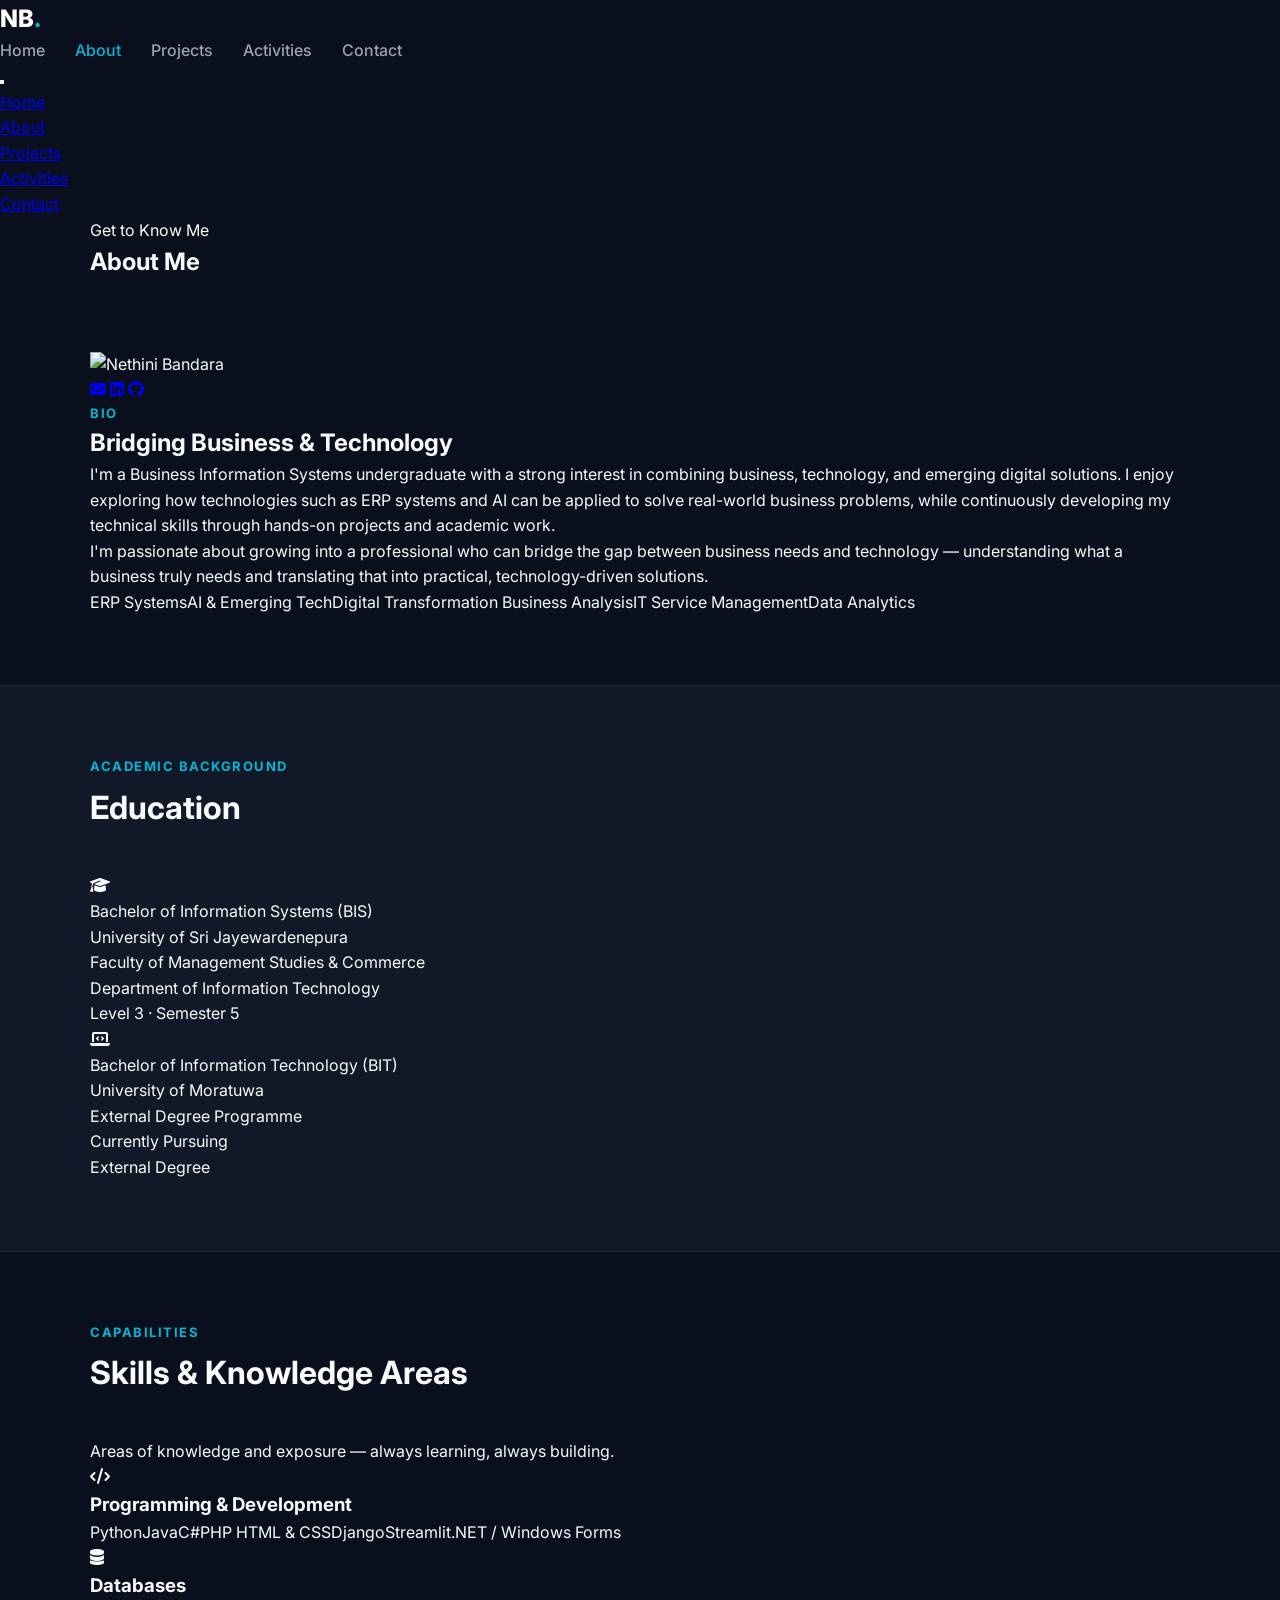
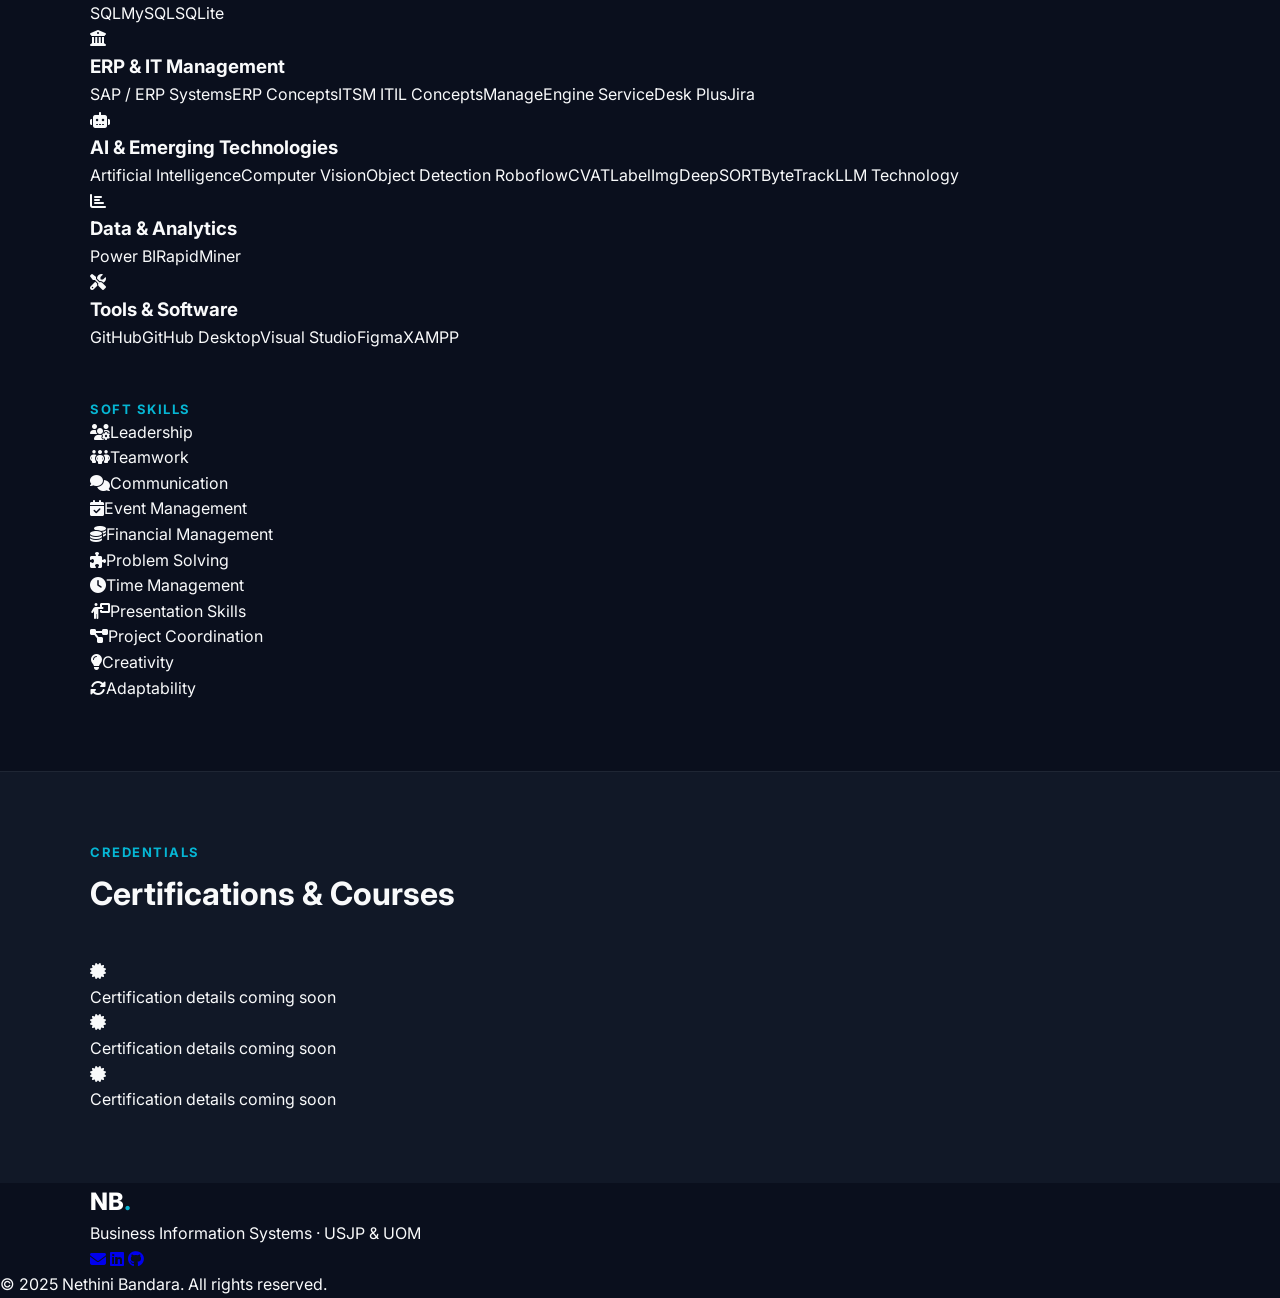
==== commit 5de6615e: "Revise index.html for About section and navigation Updated the title and navigation links for the Ab" ====
--- a/index.html
+++ b/index.html
@@ -3,201 +3,161 @@
 <head>
   <meta charset="UTF-8" />
   <meta name="viewport" content="width=device-width, initial-scale=1.0" />
-  <title>Nethini Bandara — Portfolio</title>
+  <title>About — Nethini Bandara</title>
   <link rel="stylesheet" href="style.css" />
   <link href="https://fonts.googleapis.com/css2?family=Syne:wght@400;500;600;700;800&family=Inter:wght@300;400;500;600&display=swap" rel="stylesheet" />
   <link rel="stylesheet" href="https://cdnjs.cloudflare.com/ajax/libs/font-awesome/6.5.0/css/all.min.css" />
 </head>
 <body>
-
   <nav class="nav" id="navbar">
     <div class="nav-inner">
       <a href="index.html" class="nav-logo">NB<span class="dot">.</span></a>
       <ul class="nav-links">
-        <li><a href="index.html" class="active">Home</a></li>
-        <li><a href="about.html">About</a></li>
+        <li><a href="index.html">Home</a></li>
+        <li><a href="about.html" class="active">About</a></li>
         <li><a href="projects.html">Projects</a></li>
         <li><a href="activities.html">Activities</a></li>
         <li><a href="contact.html">Contact</a></li>
       </ul>
-      <button class="hamburger" id="hamburger" aria-label="Menu">
-        <span></span><span></span><span></span>
-      </button>
+      <button class="hamburger" id="hamburger"><span></span><span></span><span></span></button>
     </div>
     <div class="mobile-menu" id="mobileMenu">
       <ul>
-        <li><a href="index.html">Home</a></li>
-        <li><a href="about.html">About</a></li>
-        <li><a href="projects.html">Projects</a></li>
-        <li><a href="activities.html">Activities</a></li>
+        <li><a href="index.html">Home</a></li><li><a href="about.html">About</a></li>
+        <li><a href="projects.html">Projects</a></li><li><a href="activities.html">Activities</a></li>
         <li><a href="contact.html">Contact</a></li>
       </ul>
     </div>
   </nav>
 
-  <!-- HERO -->
-  <section class="hero">
-    <div class="hero-content">
-      <div class="hero-greeting">Hello, I'm</div>
-      <h1 class="hero-name">
-        Nethini<br><span class="highlight">Bandara</span>
-      </h1>
-      <p class="hero-role">Business Information Systems Undergraduate<br><span>Bridging Business · IT · ERP · Emerging Tech</span></p>
-      <p class="hero-bio">I explore how technology — from ERP systems to AI — can solve real business problems. My focus is on bridging the gap between business needs and technology-driven solutions.</p>
-      <div class="hero-cta">
-        <a href="projects.html" class="btn-primary">View My Projects <i class="fa-solid fa-arrow-right"></i></a>
-        <a href="contact.html" class="btn-outline">Get in Touch</a>
-      </div>
-      <div class="hero-stats">
-        <div class="stat">
-          <div class="stat-num">3</div>
-          <div class="stat-label">Projects</div>
-        </div>
-        <div class="stat">
-          <div class="stat-num">2</div>
-          <div class="stat-label">Degrees</div>
-        </div>
-        <div class="stat">
-          <div class="stat-num">4+</div>
-          <div class="stat-label">Societies</div>
-        </div>
-        <div class="stat">
-          <div class="stat-num">1</div>
-          <div class="stat-label">Award Won</div>
-        </div>
-      </div>
-    </div>
-
-    <div class="hero-photo-wrap">
-      <div class="hero-photo-frame">
-        <img src="profile.jpg" alt="Nethini Bandara">
-      </div>
-      <div class="hero-badge">
-        <div class="badge-dot"></div>
-        <span>USJP · UOM</span>
-      </div>
-      <div class="hero-badge-2">
-        <i class="fa-solid fa-trophy"></i> DHack'25 Winner
-      </div>
+  <section class="page-header">
+    <div class="container">
+      <div class="page-header-tag">Get to Know Me</div>
+      <h1 class="page-title">About <span class="highlight">Me</span></h1>
     </div>
   </section>
 
-  <!-- SKILLS MARQUEE -->
-  <section class="skills-strip">
-    <div class="skills-marquee-wrap">
-      <div class="skills-marquee">
-        <span class="skill-text">Python</span><span class="divider">◆</span>
-        <span class="skill-text">Django</span><span class="divider">◆</span>
-        <span class="skill-text">SAP / ERP</span><span class="divider">◆</span>
-        <span class="skill-text">Power BI</span><span class="divider">◆</span>
-        <span class="skill-text">Computer Vision</span><span class="divider">◆</span>
-        <span class="skill-text">Java</span><span class="divider">◆</span>
-        <span class="skill-text">SQL</span><span class="divider">◆</span>
-        <span class="skill-text">ITIL</span><span class="divider">◆</span>
-        <span class="skill-text">Figma</span><span class="divider">◆</span>
-        <span class="skill-text">GitHub</span><span class="divider">◆</span>
-        <span class="skill-text">AI & ML</span><span class="divider">◆</span>
-        <span class="skill-text">RapidMiner</span><span class="divider">◆</span>
-        <span class="skill-text">C#</span><span class="divider">◆</span>
-        <span class="skill-text">.NET</span><span class="divider">◆</span>
-        <!-- duplicate -->
-        <span class="skill-text">Python</span><span class="divider">◆</span>
-        <span class="skill-text">Django</span><span class="divider">◆</span>
-        <span class="skill-text">SAP / ERP</span><span class="divider">◆</span>
-        <span class="skill-text">Power BI</span><span class="divider">◆</span>
-        <span class="skill-text">Computer Vision</span><span class="divider">◆</span>
-        <span class="skill-text">Java</span><span class="divider">◆</span>
-        <span class="skill-text">SQL</span><span class="divider">◆</span>
-        <span class="skill-text">ITIL</span><span class="divider">◆</span>
-        <span class="skill-text">Figma</span><span class="divider">◆</span>
-        <span class="skill-text">GitHub</span><span class="divider">◆</span>
+  <section class="about-intro section">
+    <div class="container about-grid">
+      <div class="about-photo-wrap">
+        <div class="about-photo-frame">
+          <img src="profile.jpg" alt="Nethini Bandara">
+        </div>
+        <div class="about-socials">
+          <a href="mailto:nethinipudamthi@gmail.com" title="Email"><i class="fa-solid fa-envelope"></i></a>
+          <a href="https://www.linkedin.com/in/nethini-bandara-02163535b" target="_blank" title="LinkedIn"><i class="fa-brands fa-linkedin"></i></a>
+          <a href="https://github.com/NethiniBandara" target="_blank" title="GitHub"><i class="fa-brands fa-github"></i></a>
+        </div>
       </div>
-    </div>
-  </section>
-
-  <!-- WHAT I DO -->
-  <section class="section">
-    <div class="container">
-      <div class="section-label">What I Do</div>
-      <h2 class="section-title">Where Business Meets Technology</h2>
-      <p class="section-subtitle">I'm interested in roles where technology is used to understand business needs and develop practical solutions.</p>
-      <div class="focus-grid">
-        <div class="focus-card">
-          <div class="focus-icon"><i class="fa-solid fa-building-columns"></i></div>
-          <h3>ERP & Business Systems</h3>
-          <p>Exploring how enterprise systems like SAP drive business efficiency, process integration, and digital transformation across organizations.</p>
-        </div>
-        <div class="focus-card">
-          <div class="focus-icon"><i class="fa-solid fa-robot"></i></div>
-          <h3>AI & Emerging Tech</h3>
-          <p>Applying AI, computer vision, and intelligent systems to real-world challenges — from traffic analysis to business analytics and automation.</p>
-        </div>
-        <div class="focus-card">
-          <div class="focus-icon"><i class="fa-solid fa-chart-line"></i></div>
-          <h3>Data & Analytics</h3>
-          <p>Using tools like Power BI and RapidMiner to extract meaningful insights and support smarter, data-driven business decision-making.</p>
-        </div>
-        <div class="focus-card">
-          <div class="focus-icon"><i class="fa-solid fa-code"></i></div>
-          <h3>Development</h3>
-          <p>Building functional applications with Python, Django, Java, and more — translating business requirements into working technology solutions.</p>
+      <div class="about-text">
+        <div class="section-label">Bio</div>
+        <h2>Bridging Business & Technology</h2>
+        <p class="about-bio">I'm a Business Information Systems undergraduate with a strong interest in combining business, technology, and emerging digital solutions. I enjoy exploring how technologies such as ERP systems and AI can be applied to solve real-world business problems, while continuously developing my technical skills through hands-on projects and academic work.</p>
+        <p class="about-bio">I'm passionate about growing into a professional who can bridge the gap between business needs and technology — understanding what a business truly needs and translating that into practical, technology-driven solutions.</p>
+        <div class="about-interests">
+          <span>ERP Systems</span><span>AI & Emerging Tech</span><span>Digital Transformation</span>
+          <span>Business Analysis</span><span>IT Service Management</span><span>Data Analytics</span>
         </div>
       </div>
     </div>
   </section>
 
-  <!-- FEATURED PROJECTS -->
   <section class="section" style="background: var(--navy-2); border-top: 1px solid rgba(255,255,255,0.06); border-bottom: 1px solid rgba(255,255,255,0.06);">
     <div class="container">
-      <div class="section-label">Selected Work</div>
-      <h2 class="section-title">Featured Projects</h2>
-      <p class="section-subtitle">A selection of projects spanning AI research, web development, and productivity tools.</p>
-      <div class="projects-preview">
-        <div class="project-card-lg">
-          <div class="project-num">01</div>
-          <div class="project-info">
-            <div class="project-tags"><span>OOP</span><span>Full-Stack</span><span>ML Service</span></div>
-            <h3>SolveMate</h3>
-            <p>A full-stack Object-Oriented Programming coursework project for the Department of IT (FMSC, USJP), built with separate Backend, Frontend, and Machine Learning service components.</p>
-            <a href="projects.html" class="project-link">View Details <i class="fa-solid fa-arrow-right"></i></a>
+      <div class="section-label">Academic Background</div>
+      <h2 class="section-title">Education</h2>
+      <div class="edu-grid">
+        <div class="edu-card">
+          <div class="edu-icon-wrap"><i class="fa-solid fa-graduation-cap"></i></div>
+          <div class="edu-body">
+            <div class="edu-degree">Bachelor of Information Systems (BIS)</div>
+            <div class="edu-uni">University of Sri Jayewardenepura</div>
+            <div class="edu-dept">Faculty of Management Studies & Commerce<br>Department of Information Technology</div>
+            <div class="edu-level">Level 3 · Semester 5</div>
           </div>
         </div>
-        <div class="project-card-lg">
-          <div class="project-num">02</div>
-          <div class="project-info">
-            <div class="project-tags"><span>PHP</span><span>MySQL</span><span>Web</span></div>
-            <h3>LicenseXpress</h3>
-            <p>A digital platform concept that simplifies the driving license application journey — from finding driving schools to guided, step-by-step applications.</p>
-            <a href="projects.html" class="project-link">View Details <i class="fa-solid fa-arrow-right"></i></a>
+        <div class="edu-card">
+          <div class="edu-icon-wrap"><i class="fa-solid fa-laptop-code"></i></div>
+          <div class="edu-body">
+            <div class="edu-degree">Bachelor of Information Technology (BIT)</div>
+            <div class="edu-uni">University of Moratuwa</div>
+            <div class="edu-dept">External Degree Programme<br>Currently Pursuing</div>
+            <div class="edu-level">External Degree</div>
           </div>
         </div>
-        <div class="project-card-lg">
-          <div class="project-num">03</div>
-          <div class="project-info">
-            <div class="project-tags"><span>Python</span><span>Streamlit</span><span>SQLite</span></div>
-            <h3>Study Planner & Task Tracker</h3>
-            <p>A productivity app helping students organize deadlines, goals, Pomodoro sessions, and track their study progress.</p>
-            <a href="projects.html" class="project-link">View Details <i class="fa-solid fa-arrow-right"></i></a>
-          </div>
-        </div>
-      </div>
-      <div class="view-all-wrap">
-        <a href="projects.html" class="btn-outline">View All Projects <i class="fa-solid fa-arrow-right"></i></a>
       </div>
     </div>
   </section>
 
-  <!-- ACHIEVEMENT -->
-  <section class="section">
+  <section class="skills-section section">
     <div class="container">
-      <div class="section-label">Recognition</div>
-      <div class="achievement-highlight">
-        <div class="achievement-icon"><i class="fa-solid fa-trophy"></i></div>
-        <div class="achievement-text">
-          <h3>DHack'25 — Redesign Category Winner 🏆</h3>
-          <p>Competed as part of <strong style="color:var(--off-white)">Team Uxperts</strong> and won the Redesign Category at DHack'25, a national-level designathon organized by S@IT, University of Sri Jayewardenepura.</p>
+      <div class="section-label">Capabilities</div>
+      <h2 class="section-title">Skills & Knowledge Areas</h2>
+      <p class="skills-note">Areas of knowledge and exposure — always learning, always building.</p>
+      <div class="skills-grid">
+        <div class="skill-group">
+          <div class="skill-group-header"><i class="fa-solid fa-code"></i><h3>Programming & Development</h3></div>
+          <div class="skill-tags">
+            <span>Python</span><span>Java</span><span>C#</span><span>PHP</span>
+            <span>HTML & CSS</span><span>Django</span><span>Streamlit</span><span>.NET / Windows Forms</span>
+          </div>
         </div>
-        <a href="activities.html" class="btn-outline small">More Activities</a>
+        <div class="skill-group">
+          <div class="skill-group-header"><i class="fa-solid fa-database"></i><h3>Databases</h3></div>
+          <div class="skill-tags"><span>SQL</span><span>MySQL</span><span>SQLite</span></div>
+        </div>
+        <div class="skill-group">
+          <div class="skill-group-header"><i class="fa-solid fa-building-columns"></i><h3>ERP & IT Management</h3></div>
+          <div class="skill-tags">
+            <span>SAP / ERP Systems</span><span>ERP Concepts</span><span>ITSM</span>
+            <span>ITIL Concepts</span><span>ManageEngine ServiceDesk Plus</span><span>Jira</span>
+          </div>
+        </div>
+        <div class="skill-group">
+          <div class="skill-group-header"><i class="fa-solid fa-robot"></i><h3>AI & Emerging Technologies</h3></div>
+          <div class="skill-tags">
+            <span>Artificial Intelligence</span><span>Computer Vision</span><span>Object Detection</span>
+            <span>Roboflow</span><span>CVAT</span><span>LabelImg</span><span>DeepSORT</span><span>ByteTrack</span><span>LLM Technology</span>
+          </div>
+        </div>
+        <div class="skill-group">
+          <div class="skill-group-header"><i class="fa-solid fa-chart-bar"></i><h3>Data & Analytics</h3></div>
+          <div class="skill-tags"><span>Power BI</span><span>RapidMiner</span></div>
+        </div>
+        <div class="skill-group">
+          <div class="skill-group-header"><i class="fa-solid fa-screwdriver-wrench"></i><h3>Tools & Software</h3></div>
+          <div class="skill-tags">
+            <span>GitHub</span><span>GitHub Desktop</span><span>Visual Studio</span><span>Figma</span><span>XAMPP</span>
+          </div>
+        </div>
+      </div>
+      <div style="margin-top: 3rem;">
+        <div class="section-label">Soft Skills</div>
+        <div class="soft-skills-grid">
+          <div class="soft-item"><i class="fa-solid fa-users-gear"></i><span>Leadership</span></div>
+          <div class="soft-item"><i class="fa-solid fa-people-group"></i><span>Teamwork</span></div>
+          <div class="soft-item"><i class="fa-solid fa-comments"></i><span>Communication</span></div>
+          <div class="soft-item"><i class="fa-solid fa-calendar-check"></i><span>Event Management</span></div>
+          <div class="soft-item"><i class="fa-solid fa-coins"></i><span>Financial Management</span></div>
+          <div class="soft-item"><i class="fa-solid fa-puzzle-piece"></i><span>Problem Solving</span></div>
+          <div class="soft-item"><i class="fa-solid fa-clock"></i><span>Time Management</span></div>
+          <div class="soft-item"><i class="fa-solid fa-person-chalkboard"></i><span>Presentation Skills</span></div>
+          <div class="soft-item"><i class="fa-solid fa-diagram-project"></i><span>Project Coordination</span></div>
+          <div class="soft-item"><i class="fa-solid fa-lightbulb"></i><span>Creativity</span></div>
+          <div class="soft-item"><i class="fa-solid fa-rotate"></i><span>Adaptability</span></div>
+        </div>
+      </div>
+    </div>
+  </section>
+
+  <section class="section" style="background: var(--navy-2); border-top: 1px solid rgba(255,255,255,0.06);">
+    <div class="container">
+      <div class="section-label">Credentials</div>
+      <h2 class="section-title">Certifications & Courses</h2>
+      <div class="cert-grid">
+        <div class="cert-card"><i class="fa-solid fa-certificate"></i><p>Certification details coming soon</p></div>
+        <div class="cert-card"><i class="fa-solid fa-certificate"></i><p>Certification details coming soon</p></div>
+        <div class="cert-card"><i class="fa-solid fa-certificate"></i><p>Certification details coming soon</p></div>
       </div>
     </div>
   </section>
@@ -209,16 +169,13 @@
         <p>Business Information Systems · USJP & UOM</p>
       </div>
       <div class="footer-links">
-        <a href="mailto:nethinipudamthi@gmail.com" title="Email"><i class="fa-solid fa-envelope"></i></a>
-        <a href="https://www.linkedin.com/in/nethini-bandara-02163535b" target="_blank" title="LinkedIn"><i class="fa-brands fa-linkedin"></i></a>
-        <a href="https://github.com/NethiniBandara" target="_blank" title="GitHub"><i class="fa-brands fa-github"></i></a>
+        <a href="mailto:nethinipudamthi@gmail.com"><i class="fa-solid fa-envelope"></i></a>
+        <a href="https://www.linkedin.com/in/nethini-bandara-02163535b" target="_blank"><i class="fa-brands fa-linkedin"></i></a>
+        <a href="https://github.com/NethiniBandara" target="_blank"><i class="fa-brands fa-github"></i></a>
       </div>
     </div>
-    <div class="footer-bottom">
-      <p>© 2025 Nethini Bandara. All rights reserved.</p>
-    </div>
+    <div class="footer-bottom"><p>© 2025 Nethini Bandara. All rights reserved.</p></div>
   </footer>
-
   <script src="main.js"></script>
 </body>
 </html>
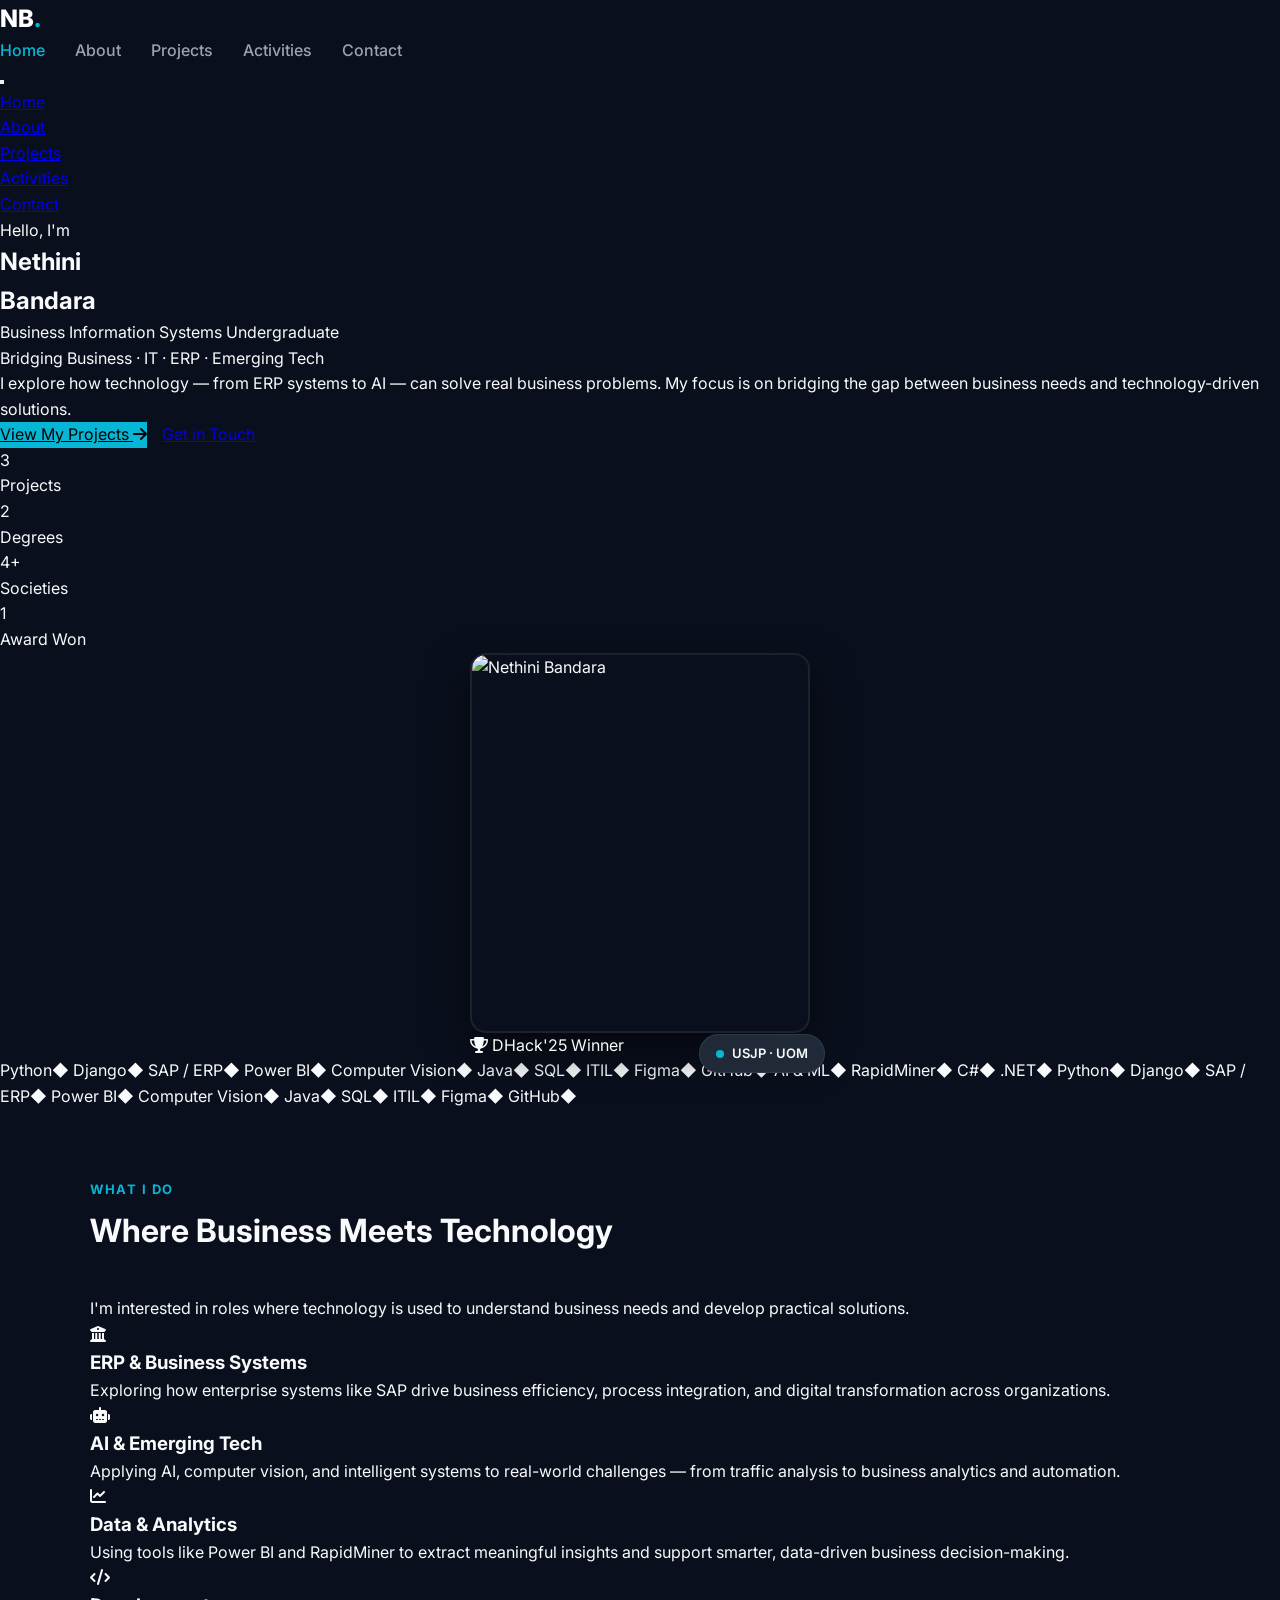
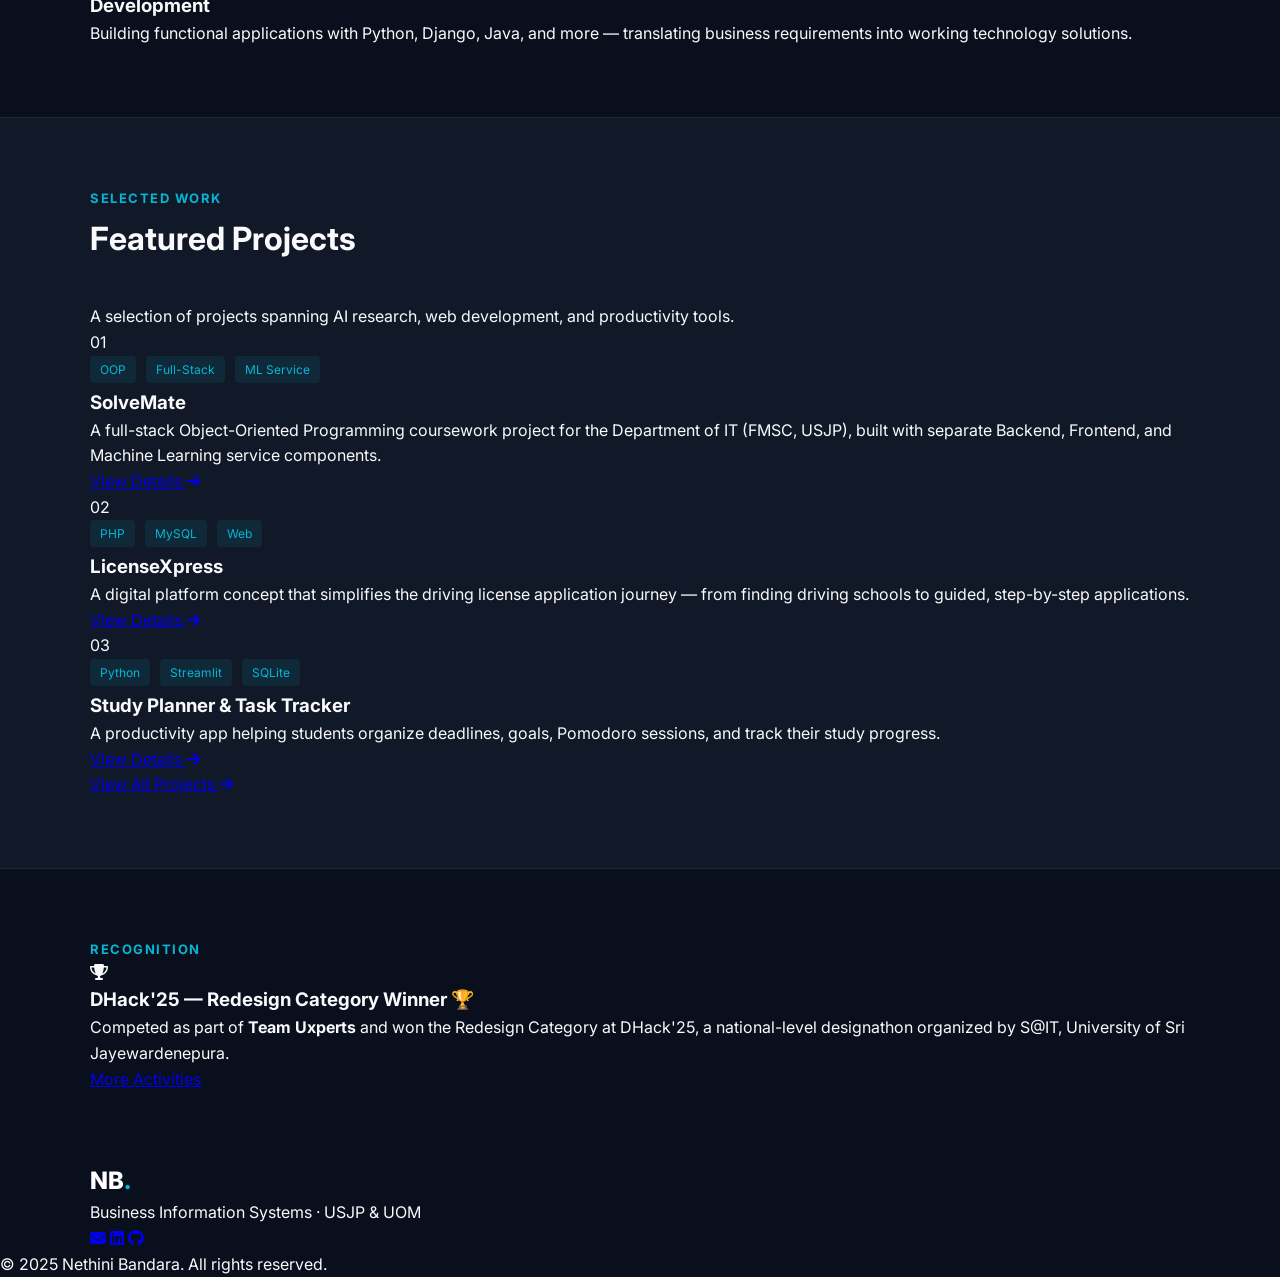
==== commit 0cc05f0c: "Update title and navigation structure in index.html" ====
--- a/index.html
+++ b/index.html
@@ -3,161 +3,201 @@
 <head>
   <meta charset="UTF-8" />
   <meta name="viewport" content="width=device-width, initial-scale=1.0" />
-  <title>About — Nethini Bandara</title>
+  <title>Nethini Bandara — Portfolio</title>
   <link rel="stylesheet" href="style.css" />
   <link href="https://fonts.googleapis.com/css2?family=Syne:wght@400;500;600;700;800&family=Inter:wght@300;400;500;600&display=swap" rel="stylesheet" />
   <link rel="stylesheet" href="https://cdnjs.cloudflare.com/ajax/libs/font-awesome/6.5.0/css/all.min.css" />
 </head>
 <body>
+
   <nav class="nav" id="navbar">
     <div class="nav-inner">
       <a href="index.html" class="nav-logo">NB<span class="dot">.</span></a>
       <ul class="nav-links">
-        <li><a href="index.html">Home</a></li>
-        <li><a href="about.html" class="active">About</a></li>
+        <li><a href="index.html" class="active">Home</a></li>
+        <li><a href="about.html">About</a></li>
         <li><a href="projects.html">Projects</a></li>
         <li><a href="activities.html">Activities</a></li>
         <li><a href="contact.html">Contact</a></li>
       </ul>
-      <button class="hamburger" id="hamburger"><span></span><span></span><span></span></button>
+      <button class="hamburger" id="hamburger" aria-label="Menu">
+        <span></span><span></span><span></span>
+      </button>
     </div>
     <div class="mobile-menu" id="mobileMenu">
       <ul>
-        <li><a href="index.html">Home</a></li><li><a href="about.html">About</a></li>
-        <li><a href="projects.html">Projects</a></li><li><a href="activities.html">Activities</a></li>
+        <li><a href="index.html">Home</a></li>
+        <li><a href="about.html">About</a></li>
+        <li><a href="projects.html">Projects</a></li>
+        <li><a href="activities.html">Activities</a></li>
         <li><a href="contact.html">Contact</a></li>
       </ul>
     </div>
   </nav>
 
-  <section class="page-header">
+  <!-- HERO -->
+  <section class="hero">
+    <div class="hero-content">
+      <div class="hero-greeting">Hello, I'm</div>
+      <h1 class="hero-name">
+        Nethini<br><span class="highlight">Bandara</span>
+      </h1>
+      <p class="hero-role">Business Information Systems Undergraduate<br><span>Bridging Business · IT · ERP · Emerging Tech</span></p>
+      <p class="hero-bio">I explore how technology — from ERP systems to AI — can solve real business problems. My focus is on bridging the gap between business needs and technology-driven solutions.</p>
+      <div class="hero-cta">
+        <a href="projects.html" class="btn-primary">View My Projects <i class="fa-solid fa-arrow-right"></i></a>
+        <a href="contact.html" class="btn-outline">Get in Touch</a>
+      </div>
+      <div class="hero-stats">
+        <div class="stat">
+          <div class="stat-num">3</div>
+          <div class="stat-label">Projects</div>
+        </div>
+        <div class="stat">
+          <div class="stat-num">2</div>
+          <div class="stat-label">Degrees</div>
+        </div>
+        <div class="stat">
+          <div class="stat-num">4+</div>
+          <div class="stat-label">Societies</div>
+        </div>
+        <div class="stat">
+          <div class="stat-num">1</div>
+          <div class="stat-label">Award Won</div>
+        </div>
+      </div>
+    </div>
+
+    <div class="hero-photo-wrap">
+      <div class="hero-photo-frame">
+        <img src="profile.jpg" alt="Nethini Bandara">
+      </div>
+      <div class="hero-badge">
+        <div class="badge-dot"></div>
+        <span>USJP · UOM</span>
+      </div>
+      <div class="hero-badge-2">
+        <i class="fa-solid fa-trophy"></i> DHack'25 Winner
+      </div>
+    </div>
+  </section>
+
+  <!-- SKILLS MARQUEE -->
+  <section class="skills-strip">
+    <div class="skills-marquee-wrap">
+      <div class="skills-marquee">
+        <span class="skill-text">Python</span><span class="divider">◆</span>
+        <span class="skill-text">Django</span><span class="divider">◆</span>
+        <span class="skill-text">SAP / ERP</span><span class="divider">◆</span>
+        <span class="skill-text">Power BI</span><span class="divider">◆</span>
+        <span class="skill-text">Computer Vision</span><span class="divider">◆</span>
+        <span class="skill-text">Java</span><span class="divider">◆</span>
+        <span class="skill-text">SQL</span><span class="divider">◆</span>
+        <span class="skill-text">ITIL</span><span class="divider">◆</span>
+        <span class="skill-text">Figma</span><span class="divider">◆</span>
+        <span class="skill-text">GitHub</span><span class="divider">◆</span>
+        <span class="skill-text">AI & ML</span><span class="divider">◆</span>
+        <span class="skill-text">RapidMiner</span><span class="divider">◆</span>
+        <span class="skill-text">C#</span><span class="divider">◆</span>
+        <span class="skill-text">.NET</span><span class="divider">◆</span>
+        <!-- duplicate -->
+        <span class="skill-text">Python</span><span class="divider">◆</span>
+        <span class="skill-text">Django</span><span class="divider">◆</span>
+        <span class="skill-text">SAP / ERP</span><span class="divider">◆</span>
+        <span class="skill-text">Power BI</span><span class="divider">◆</span>
+        <span class="skill-text">Computer Vision</span><span class="divider">◆</span>
+        <span class="skill-text">Java</span><span class="divider">◆</span>
+        <span class="skill-text">SQL</span><span class="divider">◆</span>
+        <span class="skill-text">ITIL</span><span class="divider">◆</span>
+        <span class="skill-text">Figma</span><span class="divider">◆</span>
+        <span class="skill-text">GitHub</span><span class="divider">◆</span>
+      </div>
+    </div>
+  </section>
+
+  <!-- WHAT I DO -->
+  <section class="section">
     <div class="container">
-      <div class="page-header-tag">Get to Know Me</div>
-      <h1 class="page-title">About <span class="highlight">Me</span></h1>
-    </div>
-  </section>
-
-  <section class="about-intro section">
-    <div class="container about-grid">
-      <div class="about-photo-wrap">
-        <div class="about-photo-frame">
-          <img src="profile.jpg" alt="Nethini Bandara">
-        </div>
-        <div class="about-socials">
-          <a href="mailto:nethinipudamthi@gmail.com" title="Email"><i class="fa-solid fa-envelope"></i></a>
-          <a href="https://www.linkedin.com/in/nethini-bandara-02163535b" target="_blank" title="LinkedIn"><i class="fa-brands fa-linkedin"></i></a>
-          <a href="https://github.com/NethiniBandara" target="_blank" title="GitHub"><i class="fa-brands fa-github"></i></a>
-        </div>
-      </div>
-      <div class="about-text">
-        <div class="section-label">Bio</div>
-        <h2>Bridging Business & Technology</h2>
-        <p class="about-bio">I'm a Business Information Systems undergraduate with a strong interest in combining business, technology, and emerging digital solutions. I enjoy exploring how technologies such as ERP systems and AI can be applied to solve real-world business problems, while continuously developing my technical skills through hands-on projects and academic work.</p>
-        <p class="about-bio">I'm passionate about growing into a professional who can bridge the gap between business needs and technology — understanding what a business truly needs and translating that into practical, technology-driven solutions.</p>
-        <div class="about-interests">
-          <span>ERP Systems</span><span>AI & Emerging Tech</span><span>Digital Transformation</span>
-          <span>Business Analysis</span><span>IT Service Management</span><span>Data Analytics</span>
-        </div>
-      </div>
-    </div>
-  </section>
-
+      <div class="section-label">What I Do</div>
+      <h2 class="section-title">Where Business Meets Technology</h2>
+      <p class="section-subtitle">I'm interested in roles where technology is used to understand business needs and develop practical solutions.</p>
+      <div class="focus-grid">
+        <div class="focus-card">
+          <div class="focus-icon"><i class="fa-solid fa-building-columns"></i></div>
+          <h3>ERP & Business Systems</h3>
+          <p>Exploring how enterprise systems like SAP drive business efficiency, process integration, and digital transformation across organizations.</p>
+        </div>
+        <div class="focus-card">
+          <div class="focus-icon"><i class="fa-solid fa-robot"></i></div>
+          <h3>AI & Emerging Tech</h3>
+          <p>Applying AI, computer vision, and intelligent systems to real-world challenges — from traffic analysis to business analytics and automation.</p>
+        </div>
+        <div class="focus-card">
+          <div class="focus-icon"><i class="fa-solid fa-chart-line"></i></div>
+          <h3>Data & Analytics</h3>
+          <p>Using tools like Power BI and RapidMiner to extract meaningful insights and support smarter, data-driven business decision-making.</p>
+        </div>
+        <div class="focus-card">
+          <div class="focus-icon"><i class="fa-solid fa-code"></i></div>
+          <h3>Development</h3>
+          <p>Building functional applications with Python, Django, Java, and more — translating business requirements into working technology solutions.</p>
+        </div>
+      </div>
+    </div>
+  </section>
+
+  <!-- FEATURED PROJECTS -->
   <section class="section" style="background: var(--navy-2); border-top: 1px solid rgba(255,255,255,0.06); border-bottom: 1px solid rgba(255,255,255,0.06);">
     <div class="container">
-      <div class="section-label">Academic Background</div>
-      <h2 class="section-title">Education</h2>
-      <div class="edu-grid">
-        <div class="edu-card">
-          <div class="edu-icon-wrap"><i class="fa-solid fa-graduation-cap"></i></div>
-          <div class="edu-body">
-            <div class="edu-degree">Bachelor of Information Systems (BIS)</div>
-            <div class="edu-uni">University of Sri Jayewardenepura</div>
-            <div class="edu-dept">Faculty of Management Studies & Commerce<br>Department of Information Technology</div>
-            <div class="edu-level">Level 3 · Semester 5</div>
+      <div class="section-label">Selected Work</div>
+      <h2 class="section-title">Featured Projects</h2>
+      <p class="section-subtitle">A selection of projects spanning AI research, web development, and productivity tools.</p>
+      <div class="projects-preview">
+        <div class="project-card-lg">
+          <div class="project-num">01</div>
+          <div class="project-info">
+            <div class="project-tags"><span>OOP</span><span>Full-Stack</span><span>ML Service</span></div>
+            <h3>SolveMate</h3>
+            <p>A full-stack Object-Oriented Programming coursework project for the Department of IT (FMSC, USJP), built with separate Backend, Frontend, and Machine Learning service components.</p>
+            <a href="projects.html" class="project-link">View Details <i class="fa-solid fa-arrow-right"></i></a>
           </div>
         </div>
-        <div class="edu-card">
-          <div class="edu-icon-wrap"><i class="fa-solid fa-laptop-code"></i></div>
-          <div class="edu-body">
-            <div class="edu-degree">Bachelor of Information Technology (BIT)</div>
-            <div class="edu-uni">University of Moratuwa</div>
-            <div class="edu-dept">External Degree Programme<br>Currently Pursuing</div>
-            <div class="edu-level">External Degree</div>
+        <div class="project-card-lg">
+          <div class="project-num">02</div>
+          <div class="project-info">
+            <div class="project-tags"><span>PHP</span><span>MySQL</span><span>Web</span></div>
+            <h3>LicenseXpress</h3>
+            <p>A digital platform concept that simplifies the driving license application journey — from finding driving schools to guided, step-by-step applications.</p>
+            <a href="projects.html" class="project-link">View Details <i class="fa-solid fa-arrow-right"></i></a>
           </div>
         </div>
-      </div>
-    </div>
-  </section>
-
-  <section class="skills-section section">
+        <div class="project-card-lg">
+          <div class="project-num">03</div>
+          <div class="project-info">
+            <div class="project-tags"><span>Python</span><span>Streamlit</span><span>SQLite</span></div>
+            <h3>Study Planner & Task Tracker</h3>
+            <p>A productivity app helping students organize deadlines, goals, Pomodoro sessions, and track their study progress.</p>
+            <a href="projects.html" class="project-link">View Details <i class="fa-solid fa-arrow-right"></i></a>
+          </div>
+        </div>
+      </div>
+      <div class="view-all-wrap">
+        <a href="projects.html" class="btn-outline">View All Projects <i class="fa-solid fa-arrow-right"></i></a>
+      </div>
+    </div>
+  </section>
+
+  <!-- ACHIEVEMENT -->
+  <section class="section">
     <div class="container">
-      <div class="section-label">Capabilities</div>
-      <h2 class="section-title">Skills & Knowledge Areas</h2>
-      <p class="skills-note">Areas of knowledge and exposure — always learning, always building.</p>
-      <div class="skills-grid">
-        <div class="skill-group">
-          <div class="skill-group-header"><i class="fa-solid fa-code"></i><h3>Programming & Development</h3></div>
-          <div class="skill-tags">
-            <span>Python</span><span>Java</span><span>C#</span><span>PHP</span>
-            <span>HTML & CSS</span><span>Django</span><span>Streamlit</span><span>.NET / Windows Forms</span>
-          </div>
-        </div>
-        <div class="skill-group">
-          <div class="skill-group-header"><i class="fa-solid fa-database"></i><h3>Databases</h3></div>
-          <div class="skill-tags"><span>SQL</span><span>MySQL</span><span>SQLite</span></div>
-        </div>
-        <div class="skill-group">
-          <div class="skill-group-header"><i class="fa-solid fa-building-columns"></i><h3>ERP & IT Management</h3></div>
-          <div class="skill-tags">
-            <span>SAP / ERP Systems</span><span>ERP Concepts</span><span>ITSM</span>
-            <span>ITIL Concepts</span><span>ManageEngine ServiceDesk Plus</span><span>Jira</span>
-          </div>
-        </div>
-        <div class="skill-group">
-          <div class="skill-group-header"><i class="fa-solid fa-robot"></i><h3>AI & Emerging Technologies</h3></div>
-          <div class="skill-tags">
-            <span>Artificial Intelligence</span><span>Computer Vision</span><span>Object Detection</span>
-            <span>Roboflow</span><span>CVAT</span><span>LabelImg</span><span>DeepSORT</span><span>ByteTrack</span><span>LLM Technology</span>
-          </div>
-        </div>
-        <div class="skill-group">
-          <div class="skill-group-header"><i class="fa-solid fa-chart-bar"></i><h3>Data & Analytics</h3></div>
-          <div class="skill-tags"><span>Power BI</span><span>RapidMiner</span></div>
-        </div>
-        <div class="skill-group">
-          <div class="skill-group-header"><i class="fa-solid fa-screwdriver-wrench"></i><h3>Tools & Software</h3></div>
-          <div class="skill-tags">
-            <span>GitHub</span><span>GitHub Desktop</span><span>Visual Studio</span><span>Figma</span><span>XAMPP</span>
-          </div>
-        </div>
-      </div>
-      <div style="margin-top: 3rem;">
-        <div class="section-label">Soft Skills</div>
-        <div class="soft-skills-grid">
-          <div class="soft-item"><i class="fa-solid fa-users-gear"></i><span>Leadership</span></div>
-          <div class="soft-item"><i class="fa-solid fa-people-group"></i><span>Teamwork</span></div>
-          <div class="soft-item"><i class="fa-solid fa-comments"></i><span>Communication</span></div>
-          <div class="soft-item"><i class="fa-solid fa-calendar-check"></i><span>Event Management</span></div>
-          <div class="soft-item"><i class="fa-solid fa-coins"></i><span>Financial Management</span></div>
-          <div class="soft-item"><i class="fa-solid fa-puzzle-piece"></i><span>Problem Solving</span></div>
-          <div class="soft-item"><i class="fa-solid fa-clock"></i><span>Time Management</span></div>
-          <div class="soft-item"><i class="fa-solid fa-person-chalkboard"></i><span>Presentation Skills</span></div>
-          <div class="soft-item"><i class="fa-solid fa-diagram-project"></i><span>Project Coordination</span></div>
-          <div class="soft-item"><i class="fa-solid fa-lightbulb"></i><span>Creativity</span></div>
-          <div class="soft-item"><i class="fa-solid fa-rotate"></i><span>Adaptability</span></div>
-        </div>
-      </div>
-    </div>
-  </section>
-
-  <section class="section" style="background: var(--navy-2); border-top: 1px solid rgba(255,255,255,0.06);">
-    <div class="container">
-      <div class="section-label">Credentials</div>
-      <h2 class="section-title">Certifications & Courses</h2>
-      <div class="cert-grid">
-        <div class="cert-card"><i class="fa-solid fa-certificate"></i><p>Certification details coming soon</p></div>
-        <div class="cert-card"><i class="fa-solid fa-certificate"></i><p>Certification details coming soon</p></div>
-        <div class="cert-card"><i class="fa-solid fa-certificate"></i><p>Certification details coming soon</p></div>
+      <div class="section-label">Recognition</div>
+      <div class="achievement-highlight">
+        <div class="achievement-icon"><i class="fa-solid fa-trophy"></i></div>
+        <div class="achievement-text">
+          <h3>DHack'25 — Redesign Category Winner 🏆</h3>
+          <p>Competed as part of <strong style="color:var(--off-white)">Team Uxperts</strong> and won the Redesign Category at DHack'25, a national-level designathon organized by S@IT, University of Sri Jayewardenepura.</p>
+        </div>
+        <a href="activities.html" class="btn-outline small">More Activities</a>
       </div>
     </div>
   </section>
@@ -169,13 +209,16 @@
         <p>Business Information Systems · USJP & UOM</p>
       </div>
       <div class="footer-links">
-        <a href="mailto:nethinipudamthi@gmail.com"><i class="fa-solid fa-envelope"></i></a>
-        <a href="https://www.linkedin.com/in/nethini-bandara-02163535b" target="_blank"><i class="fa-brands fa-linkedin"></i></a>
-        <a href="https://github.com/NethiniBandara" target="_blank"><i class="fa-brands fa-github"></i></a>
-      </div>
-    </div>
-    <div class="footer-bottom"><p>© 2025 Nethini Bandara. All rights reserved.</p></div>
+        <a href="mailto:nethinipudamthi@gmail.com" title="Email"><i class="fa-solid fa-envelope"></i></a>
+        <a href="https://www.linkedin.com/in/nethini-bandara-02163535b" target="_blank" title="LinkedIn"><i class="fa-brands fa-linkedin"></i></a>
+        <a href="https://github.com/NethiniBandara" target="_blank" title="GitHub"><i class="fa-brands fa-github"></i></a>
+      </div>
+    </div>
+    <div class="footer-bottom">
+      <p>© 2025 Nethini Bandara. All rights reserved.</p>
+    </div>
   </footer>
+
   <script src="main.js"></script>
 </body>
 </html>
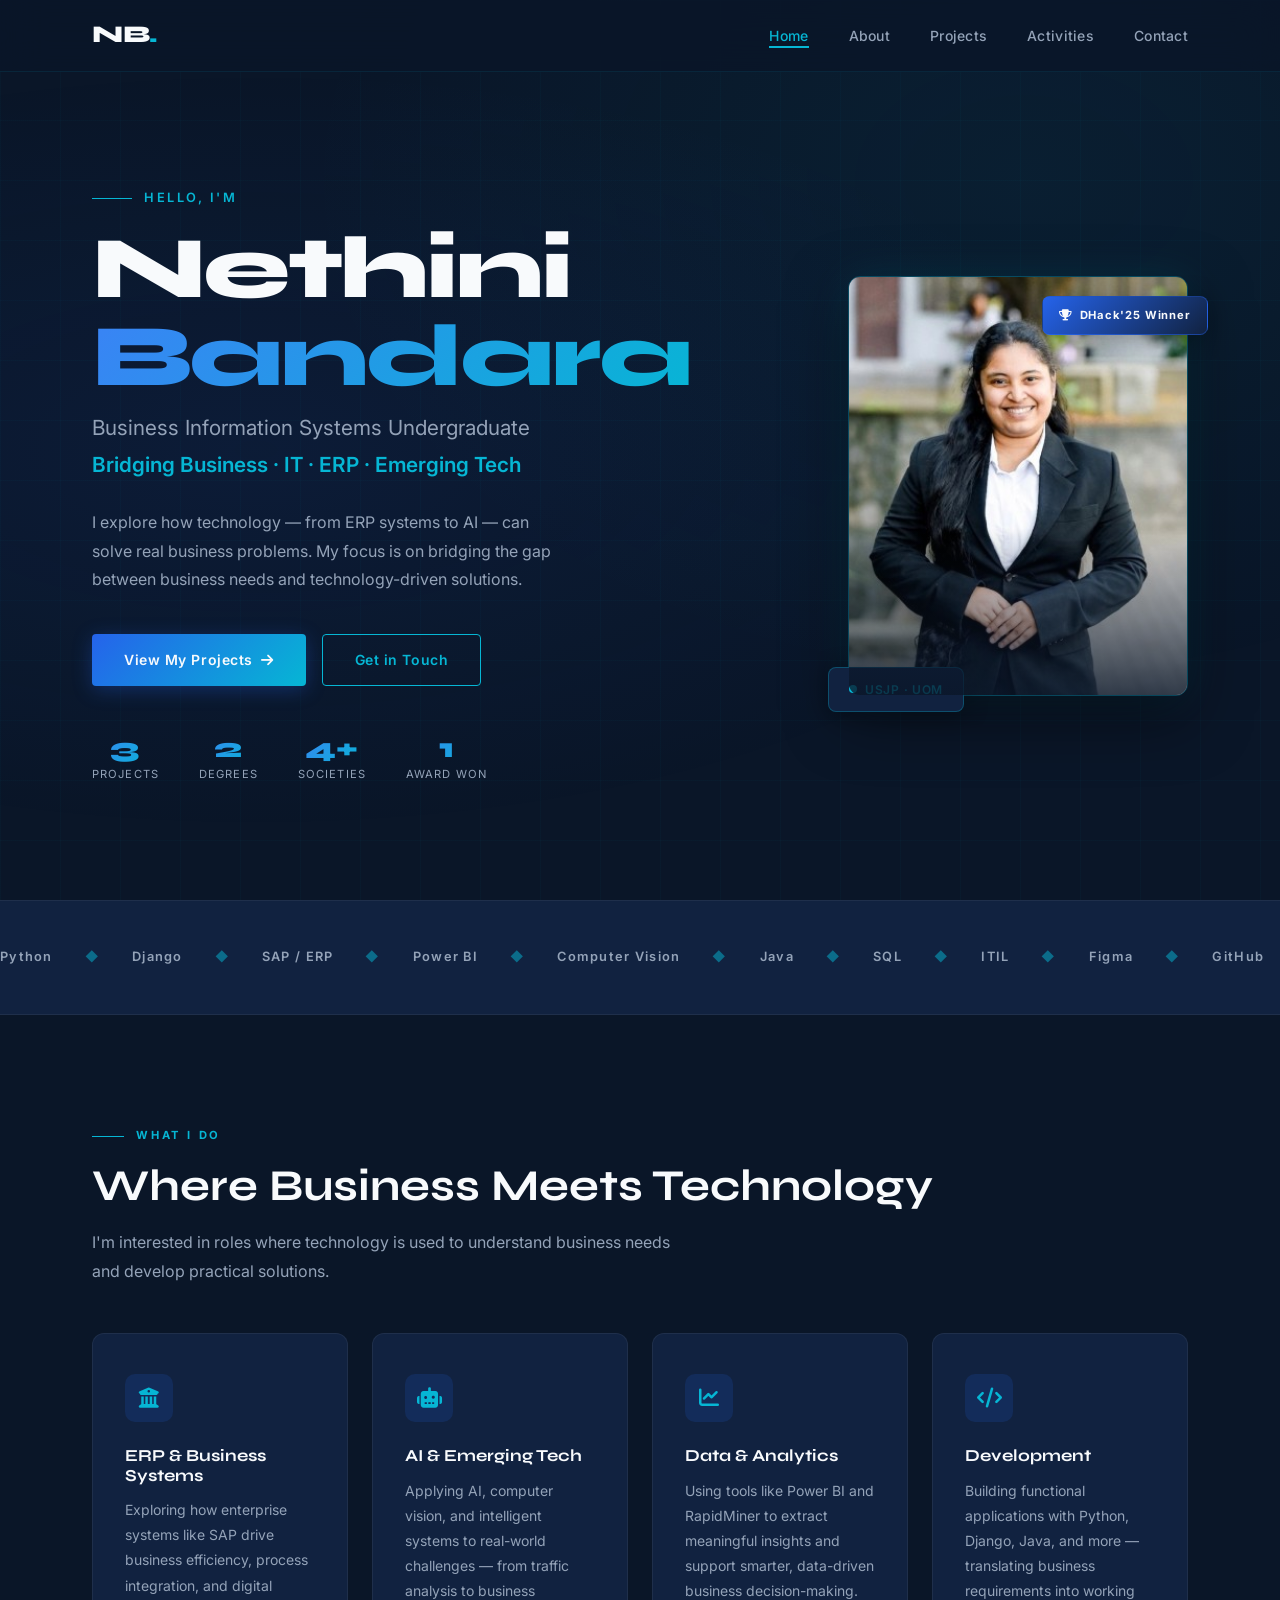
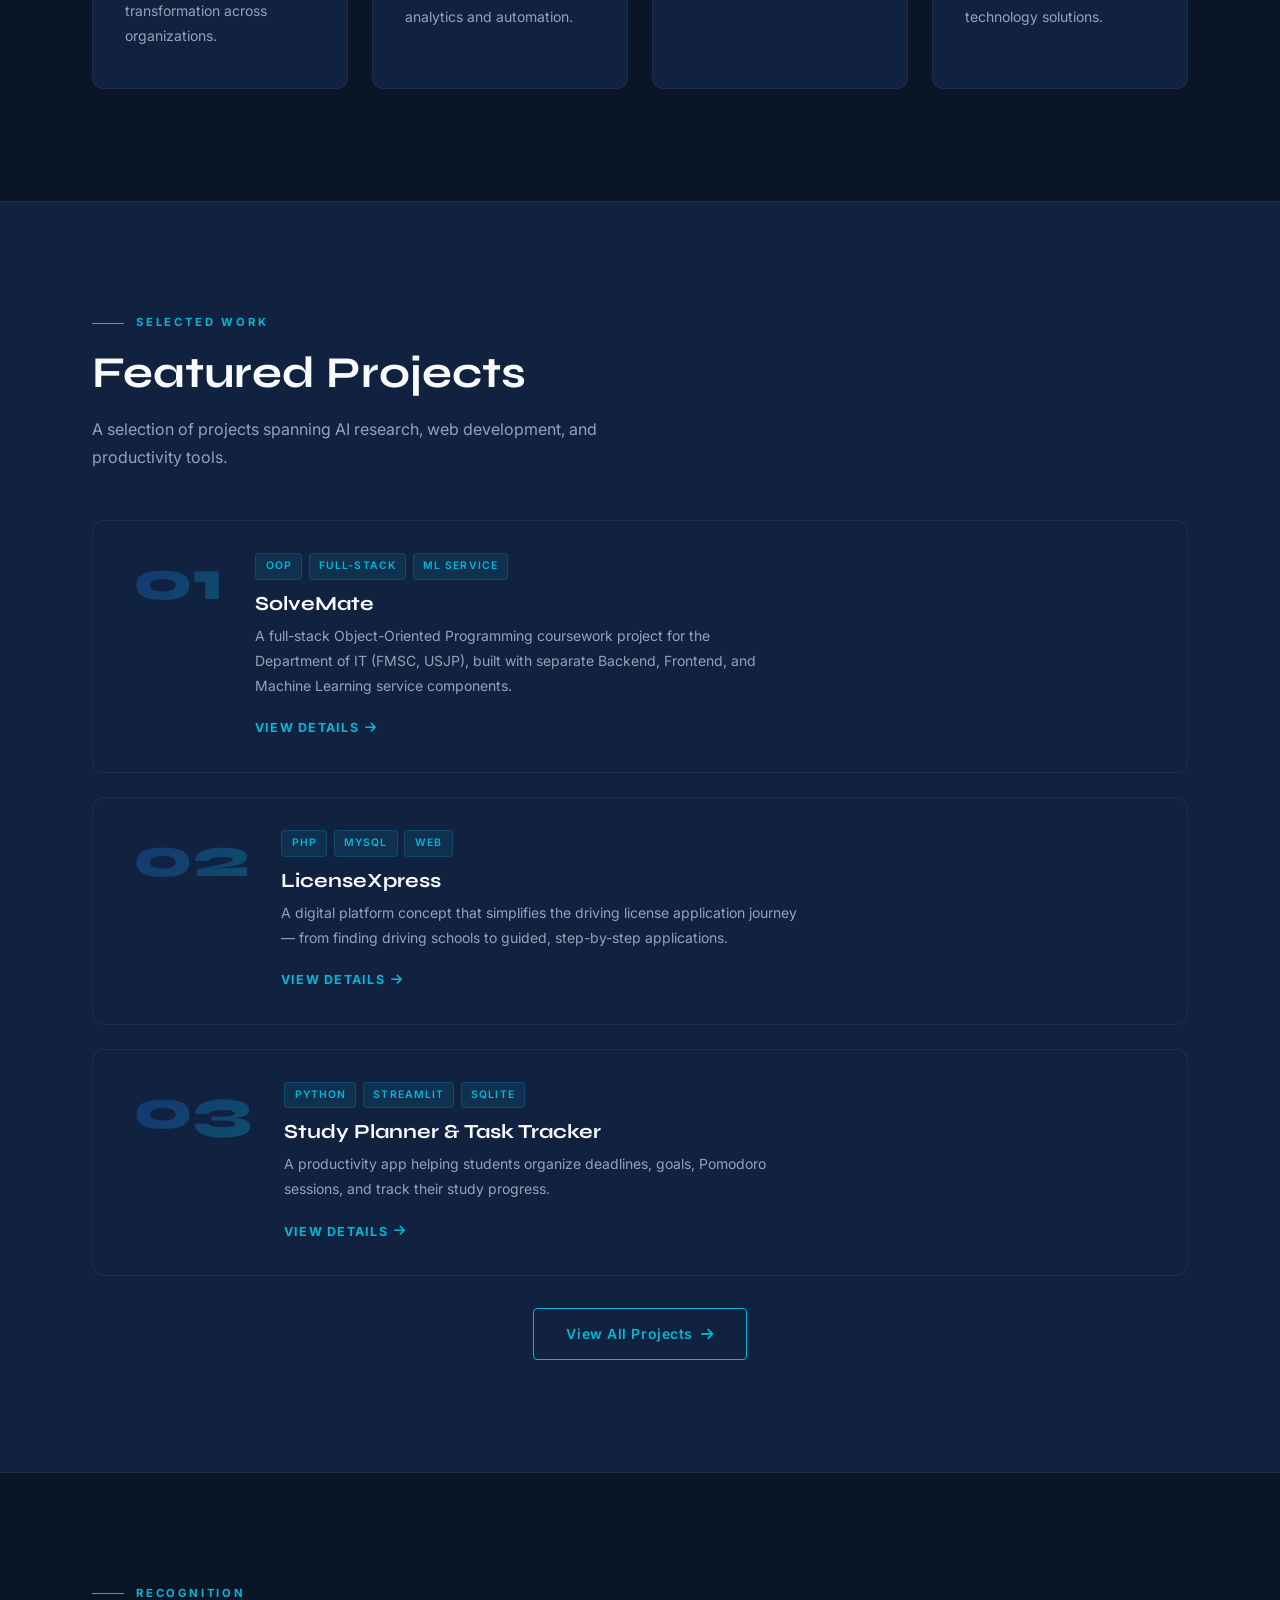
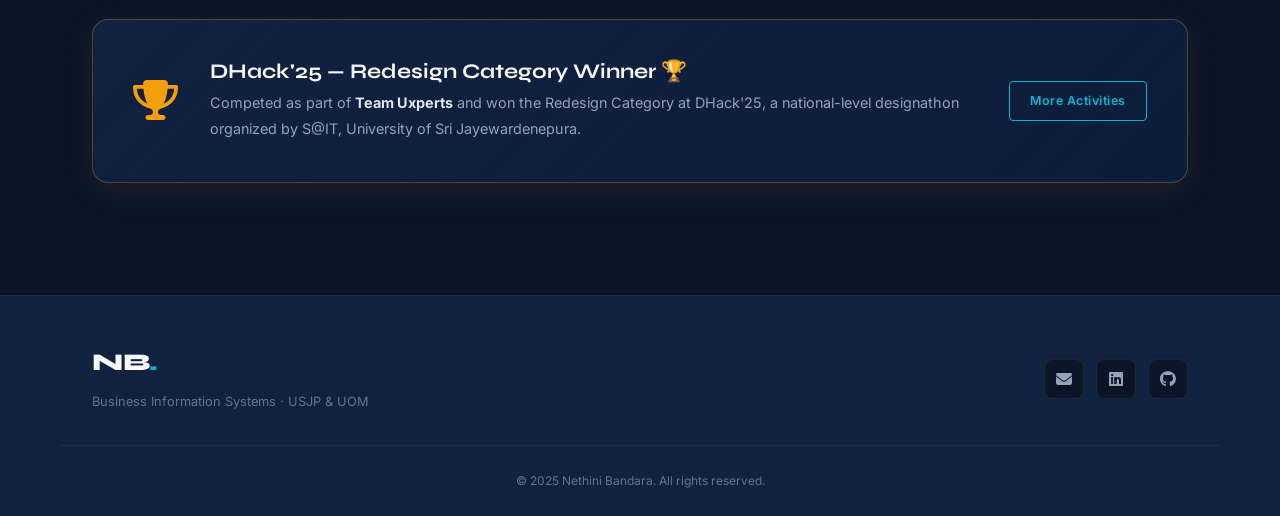
==== commit 649156dd: "Update index.html" ====
--- a/index.html
+++ b/index.html
@@ -70,7 +70,7 @@
 
     <div class="hero-photo-wrap">
       <div class="hero-photo-frame">
-        <img src="profile.jpg" alt="Nethini Bandara">
+        <img src="assets/profile.jpg" alt="Nethini Bandara">
       </div>
       <div class="hero-badge">
         <div class="badge-dot"></div>
--- a/style.css
+++ b/style.css
@@ -1,346 +1,679 @@
+/* ===========================
+   NETHINI BANDARA — PORTFOLIO
+   Navy Blue Modern Design
+   =========================== */
+
+*, *::before, *::after { box-sizing: border-box; margin: 0; padding: 0; }
+
 :root {
-  --navy-1: #0a0f1d;
-  --navy-2: #111827;
-  --navy-card: #1f2937;
+  --navy: #0a1628;
+  --navy-2: #112240;
+  --navy-3: #1a3358;
+  --navy-light: #1e3a5f;
+  --blue: #2563eb;
+  --blue-light: #3b82f6;
   --cyan: #06b6d4;
-  --indigo: #6366f1;
-  --text-main: #f9fafb;
-  --text-muted: #9ca3af;
-  --border-light: rgba(255, 255, 255, 0.08);
-}
-
-* {
-  box-sizing: border-box;
-  margin: 0;
-  padding: 0;
-  font-family: 'Inter', system-ui, -apple-system, sans-serif;
-}
+  --cyan-light: #67e8f9;
+  --gold: #f59e0b;
+  --white: #f8fafc;
+  --off-white: #e2e8f0;
+  --gray-1: #94a3b8;
+  --gray-2: #64748b;
+  --gray-3: #334155;
+  --font-display: 'Syne', sans-serif;
+  --font-body: 'Inter', sans-serif;
+  --nav-h: 72px;
+  --transition: 0.3s cubic-bezier(0.4, 0, 0.2, 1);
+  --glow: 0 0 40px rgba(6, 182, 212, 0.15);
+  --card-shadow: 0 4px 24px rgba(0,0,0,0.3);
+}
+
+html { scroll-behavior: smooth; }
 
 body {
-  background-color: var(--navy-1);
-  color: var(--text-main);
+  font-family: var(--font-body);
+  background: var(--navy);
+  color: var(--white);
+  overflow-x: hidden;
   line-height: 1.6;
 }
 
-.container {
-  max-width: 1140px;
-  margin: 0 auto;
-  padding: 0 20px;
-}
-
-/* NAVBAR */
-.navbar {
+h1, h2, h3, h4 { font-family: var(--font-display); font-weight: 700; line-height: 1.15; }
+p { color: var(--gray-1); line-height: 1.8; }
+a { text-decoration: none; color: inherit; }
+
+.container { max-width: 1160px; margin: 0 auto; padding: 0 2rem; }
+.section { padding: 7rem 0; }
+
+/* ===== NAV ===== */
+.nav {
+  position: fixed; top: 0; left: 0; right: 0; z-index: 100;
+  height: var(--nav-h);
+  background: rgba(10, 22, 40, 0.85);
+  backdrop-filter: blur(20px);
+  border-bottom: 1px solid rgba(6,182,212,0.1);
+  transition: var(--transition);
+}
+.nav.scrolled {
+  background: rgba(10, 22, 40, 0.97);
+  border-bottom-color: rgba(6,182,212,0.2);
+  box-shadow: 0 4px 32px rgba(0,0,0,0.4);
+}
+.nav-inner {
+  display: flex; align-items: center; justify-content: space-between;
+  max-width: 1160px; margin: 0 auto; padding: 0 2rem; height: 100%;
+}
+.nav-logo {
+  font-family: var(--font-display);
+  font-size: 1.5rem; font-weight: 800;
+  color: var(--white); letter-spacing: -0.5px;
+}
+.dot { color: var(--cyan); }
+.nav-links { list-style: none; display: flex; gap: 2.5rem; }
+.nav-links a {
+  font-size: 0.875rem; font-weight: 500; color: var(--gray-1);
+  letter-spacing: 0.02em; transition: color var(--transition); position: relative;
+}
+.nav-links a::after {
+  content: ''; position: absolute; bottom: -4px; left: 0;
+  width: 0; height: 1.5px; background: var(--cyan);
+  transition: width var(--transition);
+}
+.nav-links a:hover, .nav-links a.active { color: var(--cyan); }
+.nav-links a:hover::after, .nav-links a.active::after { width: 100%; }
+
+.hamburger {
+  display: none; flex-direction: column; gap: 5px;
+  background: none; border: none; cursor: pointer; padding: 5px;
+}
+.hamburger span { display: block; width: 24px; height: 1.5px; background: var(--white); transition: var(--transition); }
+.hamburger.open span:nth-child(1) { transform: rotate(45deg) translate(4.5px, 4.5px); }
+.hamburger.open span:nth-child(2) { opacity: 0; }
+.hamburger.open span:nth-child(3) { transform: rotate(-45deg) translate(4.5px, -4.5px); }
+
+.mobile-menu {
+  display: none; background: var(--navy-2);
+  border-top: 1px solid rgba(6,182,212,0.15);
+  padding: 1rem 2rem 2rem;
+  position: absolute; top: var(--nav-h); left: 0; right: 0;
+  box-shadow: 0 8px 32px rgba(0,0,0,0.4);
+}
+.mobile-menu.open { display: block; }
+.mobile-menu ul { list-style: none; }
+.mobile-menu ul li { padding: 0.75rem 0; border-bottom: 1px solid rgba(255,255,255,0.05); }
+.mobile-menu ul li a { font-weight: 500; font-size: 1rem; color: var(--off-white); }
+
+/* ===== BUTTONS ===== */
+.btn-primary {
+  display: inline-flex; align-items: center; gap: 0.5rem;
+  background: linear-gradient(135deg, var(--blue), var(--cyan));
+  color: var(--white); padding: 0.85rem 2rem;
+  font-family: var(--font-body); font-size: 0.875rem;
+  font-weight: 600; letter-spacing: 0.04em;
+  border: none; cursor: pointer;
+  transition: var(--transition); border-radius: 4px;
+  box-shadow: 0 4px 20px rgba(37,99,235,0.3);
+}
+.btn-primary:hover {
+  transform: translateY(-2px);
+  box-shadow: 0 8px 30px rgba(37,99,235,0.5);
+}
+.btn-primary.full-width { width: 100%; justify-content: center; }
+
+.btn-outline {
+  display: inline-flex; align-items: center; gap: 0.5rem;
+  background: transparent; color: var(--cyan);
+  padding: 0.85rem 2rem; font-family: var(--font-body);
+  font-size: 0.875rem; font-weight: 600; letter-spacing: 0.04em;
+  border: 1.5px solid var(--cyan); cursor: pointer;
+  transition: var(--transition); border-radius: 4px;
+}
+.btn-outline:hover {
+  background: rgba(6,182,212,0.1);
+  transform: translateY(-2px);
+  box-shadow: 0 4px 20px rgba(6,182,212,0.2);
+}
+.btn-outline.small { padding: 0.55rem 1.25rem; font-size: 0.78rem; }
+
+/* ===== LABELS ===== */
+.section-label {
+  font-size: 0.7rem; font-weight: 700; letter-spacing: 0.25em;
+  text-transform: uppercase; color: var(--cyan); margin-bottom: 1rem;
+  display: flex; align-items: center; gap: 0.75rem;
+}
+.section-label::before { content: ''; width: 2rem; height: 1px; background: var(--cyan); }
+.section-title { font-size: clamp(2rem, 4vw, 2.75rem); margin-bottom: 1rem; color: var(--white); }
+.section-subtitle { font-size: 1rem; color: var(--gray-1); margin-bottom: 3rem; max-width: 580px; }
+
+/* ===== HERO ===== */
+.hero {
+  min-height: 100vh; display: flex; align-items: center;
+  padding: calc(var(--nav-h) + 4rem) 2rem 4rem;
+  max-width: 1160px; margin: 0 auto;
+  position: relative; gap: 4rem;
+}
+
+/* Animated background grid */
+body::before {
+  content: '';
+  position: fixed; inset: 0; z-index: -1;
+  background-image:
+    linear-gradient(rgba(6,182,212,0.03) 1px, transparent 1px),
+    linear-gradient(90deg, rgba(6,182,212,0.03) 1px, transparent 1px);
+  background-size: 60px 60px;
+  pointer-events: none;
+}
+body::after {
+  content: '';
+  position: fixed; inset: 0; z-index: -1;
+  background: radial-gradient(ellipse at 20% 50%, rgba(37,99,235,0.08) 0%, transparent 60%),
+              radial-gradient(ellipse at 80% 20%, rgba(6,182,212,0.06) 0%, transparent 50%);
+  pointer-events: none;
+}
+
+.hero-content { flex: 1; z-index: 1; }
+.hero-greeting {
+  font-size: 0.8rem; font-weight: 600; letter-spacing: 0.2em;
+  text-transform: uppercase; color: var(--cyan); margin-bottom: 1rem;
+  display: flex; align-items: center; gap: 0.75rem;
+}
+.hero-greeting::before { content: ''; width: 2.5rem; height: 1px; background: var(--cyan); }
+
+.hero-name {
+  font-size: clamp(3rem, 7vw, 5.5rem); font-weight: 800;
+  line-height: 1; letter-spacing: -0.03em; margin-bottom: 0.5rem;
+  color: var(--white);
+}
+.hero-name .highlight {
+  background: linear-gradient(135deg, var(--blue-light), var(--cyan));
+  -webkit-background-clip: text; -webkit-text-fill-color: transparent;
+  background-clip: text;
+}
+
+.hero-role {
+  font-size: clamp(1rem, 2.5vw, 1.3rem); color: var(--gray-1);
+  margin-bottom: 1.5rem; font-weight: 400;
+}
+.hero-role span { color: var(--cyan); font-weight: 600; }
+
+.hero-bio {
+  font-size: 1rem; color: var(--gray-1); max-width: 480px;
+  line-height: 1.8; margin-bottom: 2.5rem;
+}
+
+.hero-cta { display: flex; gap: 1rem; flex-wrap: wrap; margin-bottom: 3rem; }
+
+.hero-stats { display: flex; gap: 2.5rem; }
+.stat { text-align: center; }
+.stat-num {
+  font-family: var(--font-display); font-size: 1.75rem; font-weight: 800;
+  color: var(--white); line-height: 1;
+  background: linear-gradient(135deg, var(--blue-light), var(--cyan));
+  -webkit-background-clip: text; -webkit-text-fill-color: transparent; background-clip: text;
+}
+.stat-label { font-size: 0.7rem; color: var(--gray-1); text-transform: uppercase; letter-spacing: 0.1em; margin-top: 0.25rem; }
+
+/* HERO PHOTO */
+.hero-photo-wrap { flex-shrink: 0; position: relative; z-index: 1; }
+.hero-photo-frame {
+  width: 340px; height: 420px;
+  position: relative; overflow: hidden;
+  border-radius: 12px;
+  border: 1px solid rgba(6,182,212,0.3);
+  box-shadow: 0 20px 60px rgba(0,0,0,0.5), var(--glow);
+}
+.hero-photo-frame::before {
+  content: ''; position: absolute; inset: 0; z-index: 1;
+  background: linear-gradient(to bottom, transparent 60%, rgba(10,22,40,0.8) 100%);
+}
+.photo-placeholder {
+  width: 100%; height: 100%;
+  display: flex; flex-direction: column; align-items: center; justify-content: center;
+  gap: 1rem; background: var(--navy-2); color: var(--gray-2);
+}
+.photo-placeholder i { font-size: 3.5rem; color: var(--navy-3); }
+.photo-placeholder span { font-size: 0.75rem; letter-spacing: 0.12em; text-transform: uppercase; color: var(--gray-2); }
+.photo-placeholder.large { min-height: 380px; }
+
+/* Floating badges */
+.hero-badge {
+  position: absolute; bottom: -16px; left: -20px;
+  background: var(--navy-2); border: 1px solid rgba(6,182,212,0.3);
+  padding: 0.75rem 1.25rem; display: flex; align-items: center; gap: 0.5rem;
+  font-size: 0.75rem; font-weight: 600; letter-spacing: 0.06em;
+  border-radius: 8px; box-shadow: var(--card-shadow);
+  color: var(--cyan);
+}
+.badge-dot { width: 8px; height: 8px; background: var(--cyan); border-radius: 50%; animation: pulse 2s ease infinite; }
+@keyframes pulse { 0%,100%{opacity:1;transform:scale(1)} 50%{opacity:0.5;transform:scale(1.3)} }
+
+.hero-badge-2 {
+  position: absolute; top: 20px; right: -20px;
+  background: linear-gradient(135deg, var(--blue), var(--navy-2));
+  border: 1px solid rgba(37,99,235,0.4);
+  padding: 0.6rem 1rem; border-radius: 8px;
+  font-size: 0.7rem; font-weight: 700; letter-spacing: 0.08em;
+  box-shadow: var(--card-shadow); color: var(--white);
+  display: flex; align-items: center; gap: 0.4rem;
+}
+
+/* ===== WHAT I DO ===== */
+.focus-grid {
+  display: grid; grid-template-columns: repeat(auto-fit, minmax(240px, 1fr)); gap: 1.5rem;
+}
+.focus-card {
+  background: var(--navy-2); padding: 2.5rem 2rem;
+  border: 1px solid rgba(255,255,255,0.06);
+  border-radius: 12px; transition: var(--transition); cursor: default;
+  position: relative; overflow: hidden;
+}
+.focus-card::before {
+  content: ''; position: absolute; top: 0; left: 0; right: 0; height: 2px;
+  background: linear-gradient(90deg, var(--blue), var(--cyan));
+  opacity: 0; transition: var(--transition);
+}
+.focus-card:hover { border-color: rgba(6,182,212,0.3); transform: translateY(-4px); box-shadow: var(--card-shadow), var(--glow); }
+.focus-card:hover::before { opacity: 1; }
+.focus-icon {
+  width: 48px; height: 48px; background: rgba(37,99,235,0.15);
+  border-radius: 10px; display: flex; align-items: center; justify-content: center;
+  font-size: 1.25rem; color: var(--cyan); margin-bottom: 1.5rem;
+}
+.focus-card h3 { font-size: 1.05rem; margin-bottom: 0.75rem; color: var(--white); }
+.focus-card p { font-size: 0.875rem; }
+
+/* ===== FEATURED PROJECTS ===== */
+.projects-preview { display: flex; flex-direction: column; gap: 1.5rem; }
+.project-card-lg {
+  background: var(--navy-2); border: 1px solid rgba(255,255,255,0.06);
+  border-radius: 12px; padding: 2rem 2.5rem;
+  display: flex; gap: 2rem; align-items: flex-start;
+  transition: var(--transition); cursor: default; position: relative; overflow: hidden;
+}
+.project-card-lg:hover { border-color: rgba(6,182,212,0.3); transform: translateX(4px); box-shadow: var(--card-shadow); }
+.project-num {
+  font-family: var(--font-display); font-size: 3.5rem; font-weight: 800;
+  background: linear-gradient(135deg, rgba(37,99,235,0.3), rgba(6,182,212,0.3));
+  -webkit-background-clip: text; -webkit-text-fill-color: transparent; background-clip: text;
+  line-height: 1; flex-shrink: 0; min-width: 70px;
+}
+.project-tags { display: flex; flex-wrap: wrap; gap: 0.4rem; margin-bottom: 0.75rem; }
+.project-tags span {
+  font-size: 0.65rem; font-weight: 600; letter-spacing: 0.1em;
+  text-transform: uppercase; padding: 0.25rem 0.6rem;
+  background: rgba(6,182,212,0.1); color: var(--cyan);
+  border: 1px solid rgba(6,182,212,0.2); border-radius: 4px;
+}
+.project-info h3 { font-size: 1.25rem; margin-bottom: 0.5rem; color: var(--white); }
+.project-info p { font-size: 0.875rem; max-width: 520px; margin-bottom: 1rem; }
+.project-link {
+  font-size: 0.78rem; font-weight: 700; letter-spacing: 0.1em;
+  text-transform: uppercase; color: var(--cyan);
+  display: inline-flex; align-items: center; gap: 0.4rem;
+  transition: gap var(--transition);
+}
+.project-link:hover { gap: 0.75rem; }
+.view-all-wrap { margin-top: 2rem; text-align: center; }
+
+/* ===== SKILLS MARQUEE ===== */
+.skills-strip {
+  padding: 2.5rem 0; overflow: hidden;
+  border-top: 1px solid rgba(255,255,255,0.06);
+  border-bottom: 1px solid rgba(255,255,255,0.06);
   background: var(--navy-2);
-  border-bottom: 1px solid var(--border-light);
-  padding: 20px 0;
-  position: sticky;
-  top: 0;
-  z-index: 100;
-}
-.nav-container {
-  display: flex;
-  justify-content: space-between;
-  align-items: center;
-}
-.nav-logo {
-  font-size: 24px;
-  font-weight: 800;
-  color: #fff;
-  text-decoration: none;
-}
-.nav-logo span { color: var(--cyan); }
-.nav-links {
-  display: flex;
-  gap: 30px;
-  list-style: none;
-}
-.nav-links a {
-  color: var(--text-muted);
-  text-decoration: none;
-  font-weight: 500;
-  transition: color 0.3s ease;
-}
-.nav-links a:hover, .nav-links a.active {
-  color: var(--cyan);
-}
-
-/* HERO SECTION */
-.hero-section {
-  padding: 80px 0;
-}
-.hero-container {
-  display: grid;
-  grid-template-columns: 1.2fr 0.8fr;
-  gap: 50px;
-  align-items: center;
-}
-.hero-subtitle {
-  color: var(--cyan);
-  font-weight: 600;
-  text-transform: uppercase;
-  letter-spacing: 1px;
-  font-size: 14px;
-}
-.hero-title {
-  font-size: 48px;
-  margin: 10px 0 20px 0;
-  line-height: 1.2;
-}
-.hero-title span { color: var(--cyan); }
-.hero-description {
-  color: var(--text-muted);
-  font-size: 18px;
-  margin-bottom: 30px;
-}
-.hero-cta {
-  display: flex;
-  gap: 15px;
-}
-.btn {
-  padding: 12px 28px;
-  border-radius: 8px;
-  font-weight: 600;
-  text-decoration: none;
-  transition: transform 0.2s ease, background 0.3s ease;
-}
-.btn-primary {
-  background: var(--cyan);
-  color: #000;
-}
-.btn-secondary {
-  border: 1px solid var(--border-light);
-  color: #fff;
-}
-.btn:hover { transform: translateY(-2px); }
-
-/* HERO PHOTO FRAME */
-.hero-photo-wrap {
-  position: relative;
-  width: 100%;
-  max-width: 340px;
-  margin: 0 auto;
-}
-.hero-photo-frame {
-  width: 100%;
-  height: 380px;
-  border-radius: 16px;
-  overflow: hidden;
-  border: 2px solid var(--border-light);
-  box-shadow: 0 20px 40px rgba(0,0,0,0.5);
-}
-.hero-photo-frame img {
-  width: 100%;
-  height: 100%;
-  object-fit: cover;
-  display: block;
-}
-.hero-badge {
-  position: absolute;
-  bottom: -15px;
-  right: -15px;
-  background: var(--navy-card);
-  border: 1px solid var(--border-light);
-  padding: 8px 16px;
-  border-radius: 20px;
-  display: flex;
-  align-items: center;
-  gap: 8px;
-  font-size: 13px;
-  font-weight: 600;
-}
-.badge-dot {
-  width: 8px;
-  height: 8px;
-  background: var(--cyan);
-  border-radius: 50%;
-}
-
-/* SECTION STYLING */
-.section { padding: 70px 0; }
-.section-label {
-  color: var(--cyan);
-  font-size: 13px;
-  font-weight: 700;
-  text-transform: uppercase;
-  letter-spacing: 1.5px;
-}
-.section-title {
-  font-size: 32px;
-  margin: 5px 0 40px 0;
-}
-
-/* UNIFORM PROJECT CARDS */
-.projects-grid {
-  display: flex;
-  flex-direction: column;
-  gap: 40px;
-}
+}
+.skills-marquee-wrap { overflow: hidden; }
+.skills-marquee {
+  display: flex; gap: 2rem; animation: marquee 30s linear infinite;
+  width: max-content;
+}
+.skills-marquee span {
+  font-size: 0.8rem; font-weight: 600; letter-spacing: 0.1em;
+  white-space: nowrap; padding: 0.4rem 0;
+}
+.skills-marquee span.skill-text { color: var(--gray-1); }
+.skills-marquee span.divider { color: var(--cyan); opacity: 0.5; }
+@keyframes marquee { from { transform: translateX(0); } to { transform: translateX(-50%); } }
+
+/* ===== ACHIEVEMENT ===== */
+.achievement-highlight {
+  background: linear-gradient(135deg, var(--navy-2), rgba(37,99,235,0.1));
+  border: 1px solid rgba(245,158,11,0.3);
+  border-radius: 16px; padding: 2.5rem;
+  display: flex; align-items: center; gap: 2rem; flex-wrap: wrap;
+  box-shadow: 0 8px 32px rgba(245,158,11,0.08);
+}
+.achievement-icon { font-size: 2.5rem; color: var(--gold); flex-shrink: 0; }
+.achievement-text { flex: 1; }
+.achievement-text h3 { font-size: 1.3rem; margin-bottom: 0.4rem; color: var(--white); }
+.achievement-text p { font-size: 0.9rem; }
+
+/* ===== PAGE HEADER ===== */
+.page-header {
+  padding: calc(var(--nav-h) + 5rem) 2rem 4rem;
+  max-width: 1160px; margin: 0 auto;
+}
+.page-header-tag {
+  font-size: 0.7rem; font-weight: 700; letter-spacing: 0.25em;
+  text-transform: uppercase; color: var(--cyan); margin-bottom: 1rem;
+  display: flex; align-items: center; gap: 0.75rem;
+}
+.page-header-tag::before { content: ''; width: 2rem; height: 1px; background: var(--cyan); }
+.page-title { font-size: clamp(2.5rem, 6vw, 5rem); font-weight: 800; letter-spacing: -0.03em; color: var(--white); }
+.page-title .highlight {
+  background: linear-gradient(135deg, var(--blue-light), var(--cyan));
+  -webkit-background-clip: text; -webkit-text-fill-color: transparent; background-clip: text;
+}
+
+/* ===== ABOUT PAGE ===== */
+.about-grid {
+  display: grid; grid-template-columns: 300px 1fr; gap: 5rem; align-items: start;
+}
+.about-photo-wrap { position: sticky; top: calc(var(--nav-h) + 2rem); }
+.about-photo-frame { margin-bottom: 1.5rem; border-radius: 12px; overflow: hidden; }
+.about-socials { display: flex; gap: 0.75rem; }
+.about-socials a {
+  width: 42px; height: 42px;
+  background: var(--navy-2); border: 1px solid rgba(255,255,255,0.1);
+  border-radius: 8px; display: flex; align-items: center; justify-content: center;
+  font-size: 1rem; color: var(--gray-1); transition: var(--transition);
+}
+.about-socials a:hover { background: rgba(6,182,212,0.15); color: var(--cyan); border-color: rgba(6,182,212,0.3); }
+.about-text h2 { font-size: 2rem; margin-bottom: 1.5rem; color: var(--white); }
+.about-bio { font-size: 1rem; margin-bottom: 1.25rem; }
+.about-interests { display: flex; flex-wrap: wrap; gap: 0.5rem; margin-top: 2rem; }
+.about-interests span {
+  font-size: 0.75rem; font-weight: 500; padding: 0.4rem 0.9rem;
+  background: rgba(37,99,235,0.1); color: var(--cyan);
+  border: 1px solid rgba(6,182,212,0.2); border-radius: 20px; letter-spacing: 0.03em;
+}
+
+/* ===== EDUCATION ===== */
+.edu-grid { display: grid; grid-template-columns: repeat(auto-fit, minmax(300px, 1fr)); gap: 1.5rem; }
+.edu-card {
+  background: var(--navy-2); padding: 2.5rem;
+  display: flex; gap: 1.5rem; align-items: flex-start;
+  border: 1px solid rgba(255,255,255,0.06); border-radius: 12px;
+  transition: var(--transition);
+}
+.edu-card:hover { border-color: rgba(6,182,212,0.3); box-shadow: var(--glow); }
+.edu-icon-wrap {
+  width: 52px; height: 52px; background: rgba(37,99,235,0.15);
+  border-radius: 12px; display: flex; align-items: center; justify-content: center;
+  font-size: 1.25rem; color: var(--cyan); flex-shrink: 0;
+}
+.edu-degree { font-family: var(--font-display); font-size: 1.05rem; font-weight: 700; color: var(--white); margin-bottom: 0.4rem; }
+.edu-uni { font-size: 0.9rem; color: var(--cyan); font-weight: 600; margin-bottom: 0.3rem; }
+.edu-dept { font-size: 0.8rem; color: var(--gray-1); margin-bottom: 0.6rem; line-height: 1.5; }
+.edu-level {
+  display: inline-block; font-size: 0.68rem; font-weight: 700; letter-spacing: 0.12em;
+  text-transform: uppercase; color: var(--cyan);
+  background: rgba(6,182,212,0.1); border: 1px solid rgba(6,182,212,0.2);
+  padding: 0.2rem 0.6rem; border-radius: 4px;
+}
+
+/* ===== SKILLS ===== */
+.skills-note { font-size: 0.9rem; color: var(--gray-2); margin-bottom: 3rem; margin-top: -1.5rem; }
+.skills-grid { display: grid; grid-template-columns: repeat(auto-fit, minmax(300px, 1fr)); gap: 1.5rem; }
+.skill-group {
+  background: var(--navy-2); border: 1px solid rgba(255,255,255,0.06);
+  border-radius: 12px; padding: 1.75rem;
+  transition: var(--transition);
+}
+.skill-group:hover { border-color: rgba(6,182,212,0.2); }
+.skill-group-header { display: flex; align-items: center; gap: 0.75rem; margin-bottom: 1.25rem; }
+.skill-group-header i { font-size: 1rem; color: var(--cyan); }
+.skill-group-header h3 { font-size: 0.9rem; font-weight: 700; color: var(--white); letter-spacing: 0.02em; }
+.skill-tags { display: flex; flex-wrap: wrap; gap: 0.4rem; }
+.skill-tags span {
+  font-size: 0.72rem; font-weight: 500; padding: 0.3rem 0.65rem;
+  background: rgba(255,255,255,0.05); color: var(--gray-1);
+  border: 1px solid rgba(255,255,255,0.08); border-radius: 4px;
+  transition: var(--transition);
+}
+.skill-tags span:hover { background: rgba(6,182,212,0.1); color: var(--cyan); border-color: rgba(6,182,212,0.2); }
+
+.soft-skills-grid { display: grid; grid-template-columns: repeat(auto-fill, minmax(150px, 1fr)); gap: 1rem; margin-top: 1.5rem; }
+.soft-item {
+  display: flex; flex-direction: column; align-items: center; gap: 0.5rem;
+  padding: 1.25rem 1rem; background: var(--navy-2);
+  border: 1px solid rgba(255,255,255,0.06); border-radius: 10px;
+  text-align: center; transition: var(--transition); cursor: default;
+}
+.soft-item:hover { border-color: rgba(6,182,212,0.3); background: rgba(6,182,212,0.05); transform: translateY(-2px); }
+.soft-item i { font-size: 1.25rem; color: var(--cyan); }
+.soft-item span { font-size: 0.78rem; font-weight: 500; color: var(--gray-1); }
+
+/* CERTS */
+.cert-grid { display: grid; grid-template-columns: repeat(auto-fit, minmax(240px, 1fr)); gap: 1.5rem; }
+.cert-card {
+  background: var(--navy-2); padding: 2rem;
+  border: 1px solid rgba(255,255,255,0.06); border-radius: 12px;
+  text-align: center; display: flex; flex-direction: column; align-items: center; gap: 1rem;
+  transition: var(--transition);
+}
+.cert-card:hover { border-color: rgba(6,182,212,0.3); }
+.cert-card i { font-size: 2rem; color: var(--gold); }
+.cert-card p { font-size: 0.82rem; color: var(--gray-2); }
+
+/* ===== PROJECTS PAGE ===== */
+.projects-section .container { display: flex; flex-direction: column; gap: 0; }
 .project-full-card {
-  background: var(--navy-card);
-  border: 1px solid var(--border-light);
-  border-radius: 16px;
-  padding: 30px;
-}
-.project-full-header {
-  display: flex;
-  align-items: center;
-  gap: 20px;
-  margin-bottom: 25px;
-}
+  padding: 3.5rem 0;
+  border-bottom: 1px solid rgba(255,255,255,0.06);
+}
+.project-full-card:last-child { border-bottom: none; }
+.project-full-header { display: flex; align-items: flex-start; gap: 2rem; margin-bottom: 2rem; }
 .project-num-lg {
-  font-size: 36px;
-  font-weight: 800;
-  color: var(--cyan);
-  opacity: 0.8;
-}
-.project-tags {
-  display: flex;
-  gap: 10px;
-  margin-bottom: 5px;
-}
-.project-tags span, .project-tech-tags span {
-  background: rgba(6, 186, 212, 0.1);
-  color: var(--cyan);
-  font-size: 12px;
-  padding: 4px 10px;
-  border-radius: 4px;
-}
-.project-full-body {
-  display: grid;
-  grid-template-columns: 1.2fr 0.8fr;
-  gap: 30px;
-  align-items: center;
-}
-.project-full-desc p {
-  color: var(--text-muted);
-  margin-bottom: 20px;
-}
-.project-detail-row {
-  display: flex;
-  gap: 30px;
-  margin-bottom: 20px;
-}
+  font-family: var(--font-display); font-size: 4.5rem; font-weight: 800;
+  background: linear-gradient(135deg, rgba(37,99,235,0.4), rgba(6,182,212,0.4));
+  -webkit-background-clip: text; -webkit-text-fill-color: transparent; background-clip: text;
+  line-height: 1; flex-shrink: 0;
+}
+.project-full-header h2 { font-size: 1.75rem; margin-top: 0.5rem; color: var(--white); }
+.project-full-body { display: grid; grid-template-columns: 1fr 360px; gap: 3rem; }
+.project-full-desc p { margin-bottom: 1.5rem; }
+.project-detail-row { display: flex; gap: 2.5rem; margin-bottom: 1.5rem; flex-wrap: wrap; }
 .detail-label {
-  font-size: 12px;
-  color: var(--text-muted);
-  text-transform: uppercase;
-}
-.detail-val {
-  font-weight: 600;
-  font-size: 14px;
-}
-.project-tech-tags {
-  display: flex;
-  flex-wrap: wrap;
-  gap: 8px;
-  margin-top: 6px;
-}
-/* PERFECTLY UNIFORM PROJECT IMAGE CONTAINER */
-.project-image-wrap {
-  width: 100%;
-  height: 240px; /* Fixed height for consistency */
-  border-radius: 12px;
-  overflow: hidden;
-  border: 1px solid var(--border-light);
-}
-.project-image-wrap img {
-  width: 100%;
-  height: 100%;
-  object-fit: cover; /* Prevents stretch/distortion */
-  display: block;
-}
+  font-size: 0.65rem; font-weight: 700; letter-spacing: 0.15em;
+  text-transform: uppercase; color: var(--cyan); margin-bottom: 0.25rem;
+}
+.detail-val { font-size: 0.9rem; font-weight: 500; color: var(--off-white); }
+.project-tech-wrap .detail-label { margin-bottom: 0.75rem; }
+.project-tech-tags { display: flex; flex-wrap: wrap; gap: 0.4rem; }
+.project-tech-tags span {
+  font-size: 0.72rem; font-weight: 500; padding: 0.3rem 0.65rem;
+  background: rgba(6,182,212,0.1); color: var(--cyan);
+  border: 1px solid rgba(6,182,212,0.2); border-radius: 4px;
+}
+.project-screenshot-placeholder {
+  aspect-ratio: 16/10; background: var(--navy-2);
+  border: 1px solid rgba(255,255,255,0.08); border-radius: 10px;
+  display: flex; flex-direction: column; align-items: center; justify-content: center;
+  gap: 0.75rem; color: var(--gray-2); margin-bottom: 1rem;
+}
+.project-screenshot-placeholder i { font-size: 2rem; }
+.project-screenshot-placeholder p { font-size: 0.8rem; }
+.project-links-row { display: flex; gap: 0.75rem; flex-wrap: wrap; }
 .project-link-btn {
-  display: inline-flex;
-  align-items: center;
-  gap: 8px;
-  color: var(--cyan);
-  text-decoration: none;
-  font-weight: 600;
-}
-
-/* UNIFORM ACTIVITIES & CSR CARDS GRID */
-.cards-grid-2col {
-  display: grid;
-  grid-template-columns: repeat(2, 1fr);
-  gap: 30px;
-}
+  display: inline-flex; align-items: center; gap: 0.4rem;
+  padding: 0.6rem 1.1rem; border-radius: 6px; font-size: 0.8rem; font-weight: 600;
+  border: 1px solid rgba(6,182,212,0.3); color: var(--cyan);
+  transition: var(--transition);
+}
+.project-link-btn:hover { background: rgba(6,182,212,0.1); }
+.project-link-btn.disabled { border-color: rgba(255,255,255,0.08); color: var(--gray-2); pointer-events: none; }
+
+/* ===== ACTIVITIES ===== */
+.achievement-cards { display: flex; flex-direction: column; gap: 1.25rem; }
 .ach-card {
-  background: var(--navy-card);
-  border: 1px solid var(--border-light);
-  border-radius: 16px;
-  overflow: hidden;
-  display: flex;
-  flex-direction: column;
-}
-/* PERFECTLY UNIFORM ACTIVITY IMAGE CONTAINER */
-.ach-card-img-wrap {
-  width: 100%;
-  height: 220px; /* Uniform height across all activity cards */
-  overflow: hidden;
-}
-.ach-card-img-wrap img {
-  width: 100%;
-  height: 100%;
-  object-fit: cover; /* Crop perfectly */
-  display: block;
-}
-.ach-body {
-  padding: 24px;
-  flex: 1;
-  display: flex;
-  flex-direction: column;
-}
+  background: var(--navy-2); padding: 2rem 2.5rem;
+  display: flex; gap: 1.5rem; align-items: flex-start;
+  border: 1px solid rgba(255,255,255,0.06); border-radius: 12px;
+  transition: var(--transition);
+}
+.ach-card:hover { border-color: rgba(6,182,212,0.3); transform: translateX(4px); }
+.highlight-card { border-left: 3px solid var(--gold); }
+.ach-icon { font-size: 1.5rem; color: var(--gold); flex-shrink: 0; padding-top: 0.2rem; }
 .ach-tag {
-  font-size: 12px;
-  color: var(--cyan);
-  font-weight: 700;
-  margin-bottom: 8px;
-  text-transform: uppercase;
-}
-.ach-body h3 {
-  font-size: 20px;
-  margin-bottom: 10px;
-}
-.ach-body p {
-  color: var(--text-muted);
-  font-size: 14px;
-}
-
-/* LEADERSHIP GRID */
-.leadership-grid {
-  display: grid;
-  grid-template-columns: repeat(2, 1fr);
-  gap: 25px;
-}
+  display: inline-block; font-size: 0.65rem; font-weight: 700; letter-spacing: 0.15em;
+  text-transform: uppercase; color: var(--cyan);
+  background: rgba(6,182,212,0.1); border: 1px solid rgba(6,182,212,0.2);
+  padding: 0.15rem 0.5rem; border-radius: 4px; margin-bottom: 0.4rem;
+}
+.ach-body h3 { font-size: 1.1rem; margin-bottom: 0.5rem; color: var(--white); }
+
+.leadership-grid { display: grid; grid-template-columns: repeat(auto-fit, minmax(280px, 1fr)); gap: 1.25rem; }
 .lead-card {
-  background: var(--navy-card);
-  border: 1px solid var(--border-light);
-  padding: 24px;
-  border-radius: 12px;
-}
-.lead-card-top {
-  display: flex;
-  gap: 15px;
-  margin-bottom: 15px;
-}
+  background: var(--navy-2); padding: 2rem;
+  border: 1px solid rgba(255,255,255,0.06); border-radius: 12px;
+  transition: var(--transition);
+}
+.lead-card:hover { border-color: rgba(6,182,212,0.3); box-shadow: var(--glow); }
+.lead-card-top { display: flex; gap: 1rem; align-items: flex-start; margin-bottom: 1rem; }
 .lead-icon {
-  width: 45px;
-  height: 45px;
-  background: rgba(6, 186, 212, 0.1);
-  color: var(--cyan);
-  border-radius: 8px;
-  display: flex;
-  align-items: center;
-  justify-content: center;
-  font-size: 20px;
-}
-.lead-org h3 { font-size: 18px; }
-.lead-role { color: var(--cyan); font-weight: 600; font-size: 14px; }
-.lead-period { color: var(--text-muted); font-size: 12px; }
-
-/* RESPONSIVE LAYOUT */
-@media (max-width: 768px) {
-  .hero-container, .project-full-body, .cards-grid-2col, .leadership-grid {
-    grid-template-columns: 1fr;
-  }
-}
+  width: 42px; height: 42px; background: rgba(37,99,235,0.15);
+  border-radius: 10px; display: flex; align-items: center; justify-content: center;
+  font-size: 1rem; color: var(--cyan); flex-shrink: 0;
+}
+.lead-org h3 { font-size: 0.95rem; font-weight: 700; color: var(--white); margin-bottom: 0.2rem; }
+.lead-role { font-size: 0.8rem; font-weight: 600; color: var(--cyan); margin-bottom: 0.15rem; }
+.lead-period { font-size: 0.7rem; color: var(--gray-2); }
+.lead-card > p { font-size: 0.875rem; }
+.lead-events { display: flex; gap: 0.5rem; flex-wrap: wrap; margin-top: 1rem; }
+.lead-events span {
+  font-size: 0.68rem; font-weight: 600; padding: 0.25rem 0.6rem;
+  background: rgba(6,182,212,0.08); color: var(--cyan);
+  border: 1px solid rgba(6,182,212,0.2); border-radius: 4px;
+  display: flex; align-items: center; gap: 0.3rem;
+}
+
+.interests-grid { display: grid; grid-template-columns: repeat(auto-fill, minmax(200px, 1fr)); gap: 1rem; }
+.interest-item {
+  display: flex; align-items: center; gap: 0.75rem;
+  padding: 1rem 1.25rem; background: var(--navy-2);
+  border: 1px solid rgba(255,255,255,0.06); border-radius: 10px;
+  transition: var(--transition);
+}
+.interest-item:hover { border-color: rgba(6,182,212,0.3); background: rgba(6,182,212,0.05); transform: translateY(-2px); }
+.interest-item i { font-size: 1rem; color: var(--cyan); }
+.interest-item span { font-size: 0.85rem; font-weight: 500; color: var(--gray-1); }
+
+/* ===== CONTACT ===== */
+.contact-grid { display: grid; grid-template-columns: 1fr 1fr; gap: 5rem; align-items: start; }
+.contact-left h2 { font-size: 2rem; margin-bottom: 1.25rem; color: var(--white); }
+.contact-left > p { font-size: 0.95rem; margin-bottom: 2.5rem; }
+.contact-cards { display: flex; flex-direction: column; gap: 1rem; }
+.contact-card {
+  background: var(--navy-2); padding: 1.25rem 1.5rem;
+  display: flex; align-items: center; gap: 1rem;
+  border: 1px solid rgba(255,255,255,0.06); border-radius: 12px;
+  transition: var(--transition);
+}
+.contact-card:hover { border-color: rgba(6,182,212,0.3); transform: translateX(4px); background: rgba(6,182,212,0.05); }
+.contact-card-icon { font-size: 1.25rem; color: var(--cyan); flex-shrink: 0; }
+.contact-card-body { flex: 1; }
+.contact-card-label { font-size: 0.65rem; font-weight: 700; letter-spacing: 0.15em; text-transform: uppercase; color: var(--gray-2); margin-bottom: 0.15rem; }
+.contact-card-val { font-size: 0.875rem; color: var(--off-white); font-weight: 500; }
+.contact-card-arrow { font-size: 0.75rem; color: var(--gray-2); transition: var(--transition); }
+.contact-card:hover .contact-card-arrow { color: var(--cyan); transform: translate(2px, -2px); }
+
+.contact-form-wrap {
+  background: var(--navy-2); padding: 2.5rem;
+  border: 1px solid rgba(255,255,255,0.06); border-radius: 16px;
+}
+.contact-form-wrap h3 { font-size: 1.25rem; margin-bottom: 1.75rem; color: var(--white); }
+.form-group { margin-bottom: 1.25rem; }
+.form-group label {
+  display: block; font-size: 0.7rem; font-weight: 700; letter-spacing: 0.12em;
+  text-transform: uppercase; color: var(--gray-1); margin-bottom: 0.5rem;
+}
+.form-group input, .form-group textarea {
+  width: 100%; padding: 0.85rem 1rem;
+  background: var(--navy); border: 1px solid rgba(255,255,255,0.1);
+  border-radius: 8px; font-family: var(--font-body); font-size: 0.9rem;
+  color: var(--white); outline: none; transition: border-color var(--transition); resize: vertical;
+}
+.form-group input::placeholder, .form-group textarea::placeholder { color: var(--gray-2); }
+.form-group input:focus, .form-group textarea:focus { border-color: rgba(6,182,212,0.5); box-shadow: 0 0 0 3px rgba(6,182,212,0.08); }
+.form-note { font-size: 0.75rem; color: var(--gray-2); margin-top: 0.75rem; }
+.form-success {
+  display: flex; align-items: center; gap: 0.5rem;
+  color: var(--cyan); background: rgba(6,182,212,0.1);
+  border: 1px solid rgba(6,182,212,0.2);
+  padding: 0.75rem 1rem; border-radius: 8px;
+  font-size: 0.85rem; margin-top: 0.75rem; font-weight: 500;
+}
+.hidden { display: none !important; }
+
+/* ===== FOOTER ===== */
+.footer {
+  background: var(--navy-2);
+  border-top: 1px solid rgba(255,255,255,0.06);
+  padding: 3rem 0 1.5rem;
+}
+.footer-inner { display: flex; justify-content: space-between; align-items: center; flex-wrap: wrap; gap: 1.5rem; padding-bottom: 2rem; border-bottom: 1px solid rgba(255,255,255,0.06); }
+.footer-left .nav-logo { margin-bottom: 0.5rem; }
+.footer-left p { font-size: 0.8rem; color: var(--gray-2); }
+.footer-links { display: flex; gap: 0.75rem; }
+.footer-links a {
+  width: 40px; height: 40px; background: var(--navy);
+  border: 1px solid rgba(255,255,255,0.08); border-radius: 8px;
+  display: flex; align-items: center; justify-content: center;
+  color: var(--gray-1); font-size: 1rem; transition: var(--transition);
+}
+.footer-links a:hover { border-color: rgba(6,182,212,0.3); color: var(--cyan); background: rgba(6,182,212,0.08); }
+.footer-bottom { text-align: center; padding-top: 1.5rem; }
+.footer-bottom p { font-size: 0.75rem; color: var(--gray-2); }
+
+/* ===== REAL PHOTOS (consistent sizing) ===== */
+.hero-photo-frame img,
+.about-photo-frame img {
+  width: 100%; height: 100%; object-fit: cover; display: block;
+}
+.project-shot {
+  width: 100%; aspect-ratio: 16/10; object-fit: cover;
+  border-radius: 10px; border: 1px solid rgba(255,255,255,0.08);
+  margin-bottom: 1rem; display: block;
+}
+.ach-image, .lead-image {
+  width: 100%; aspect-ratio: 16/9; object-fit: cover;
+  border-radius: 10px; border: 1px solid rgba(255,255,255,0.08);
+  margin-top: 1rem; display: block;
+}
+.ach-card { flex-wrap: wrap; }
+.ach-body { flex: 1; min-width: 0; }
+
+/* ===== ANIMATIONS ===== */
+@keyframes fadeUp {
+  from { opacity: 0; transform: translateY(20px); }
+  to { opacity: 1; transform: translateY(0); }
+}
+.fade-up { opacity: 0; transform: translateY(24px); transition: opacity 0.6s ease, transform 0.6s ease; }
+.fade-up.visible { opacity: 1; transform: translateY(0); }
+
+/* ===== RESPONSIVE ===== */
+@media (max-width: 900px) {
+  .nav-links { display: none; }
+  .hamburger { display: flex; }
+  .hero { flex-direction: column; text-align: center; padding-top: calc(var(--nav-h) + 3rem); gap: 3rem; }
+  .hero-greeting { justify-content: center; }
+  .hero-cta { justify-content: center; }
+  .hero-stats { justify-content: center; }
+  .hero-bio { margin: 0 auto 2rem; }
+  .hero-photo-wrap { order: -1; }
+  .hero-photo-frame { width: 260px; height: 320px; }
+  .about-grid { grid-template-columns: 1fr; }
+  .about-photo-wrap { position: static; }
+  .project-full-body { grid-template-columns: 1fr; }
+  .contact-grid { grid-template-columns: 1fr; gap: 3rem; }
+  .achievement-highlight { flex-direction: column; text-align: center; }
+  .hero-badge, .hero-badge-2 { display: none; }
+}
+@media (max-width: 600px) {
+  .section { padding: 4rem 0; }
+  .hero-photo-frame { width: 220px; height: 280px; }
+  .project-full-header { flex-direction: column; gap: 0.5rem; }
+  .project-num-lg { font-size: 2.5rem; }
+  .skills-grid { grid-template-columns: 1fr; }
+}
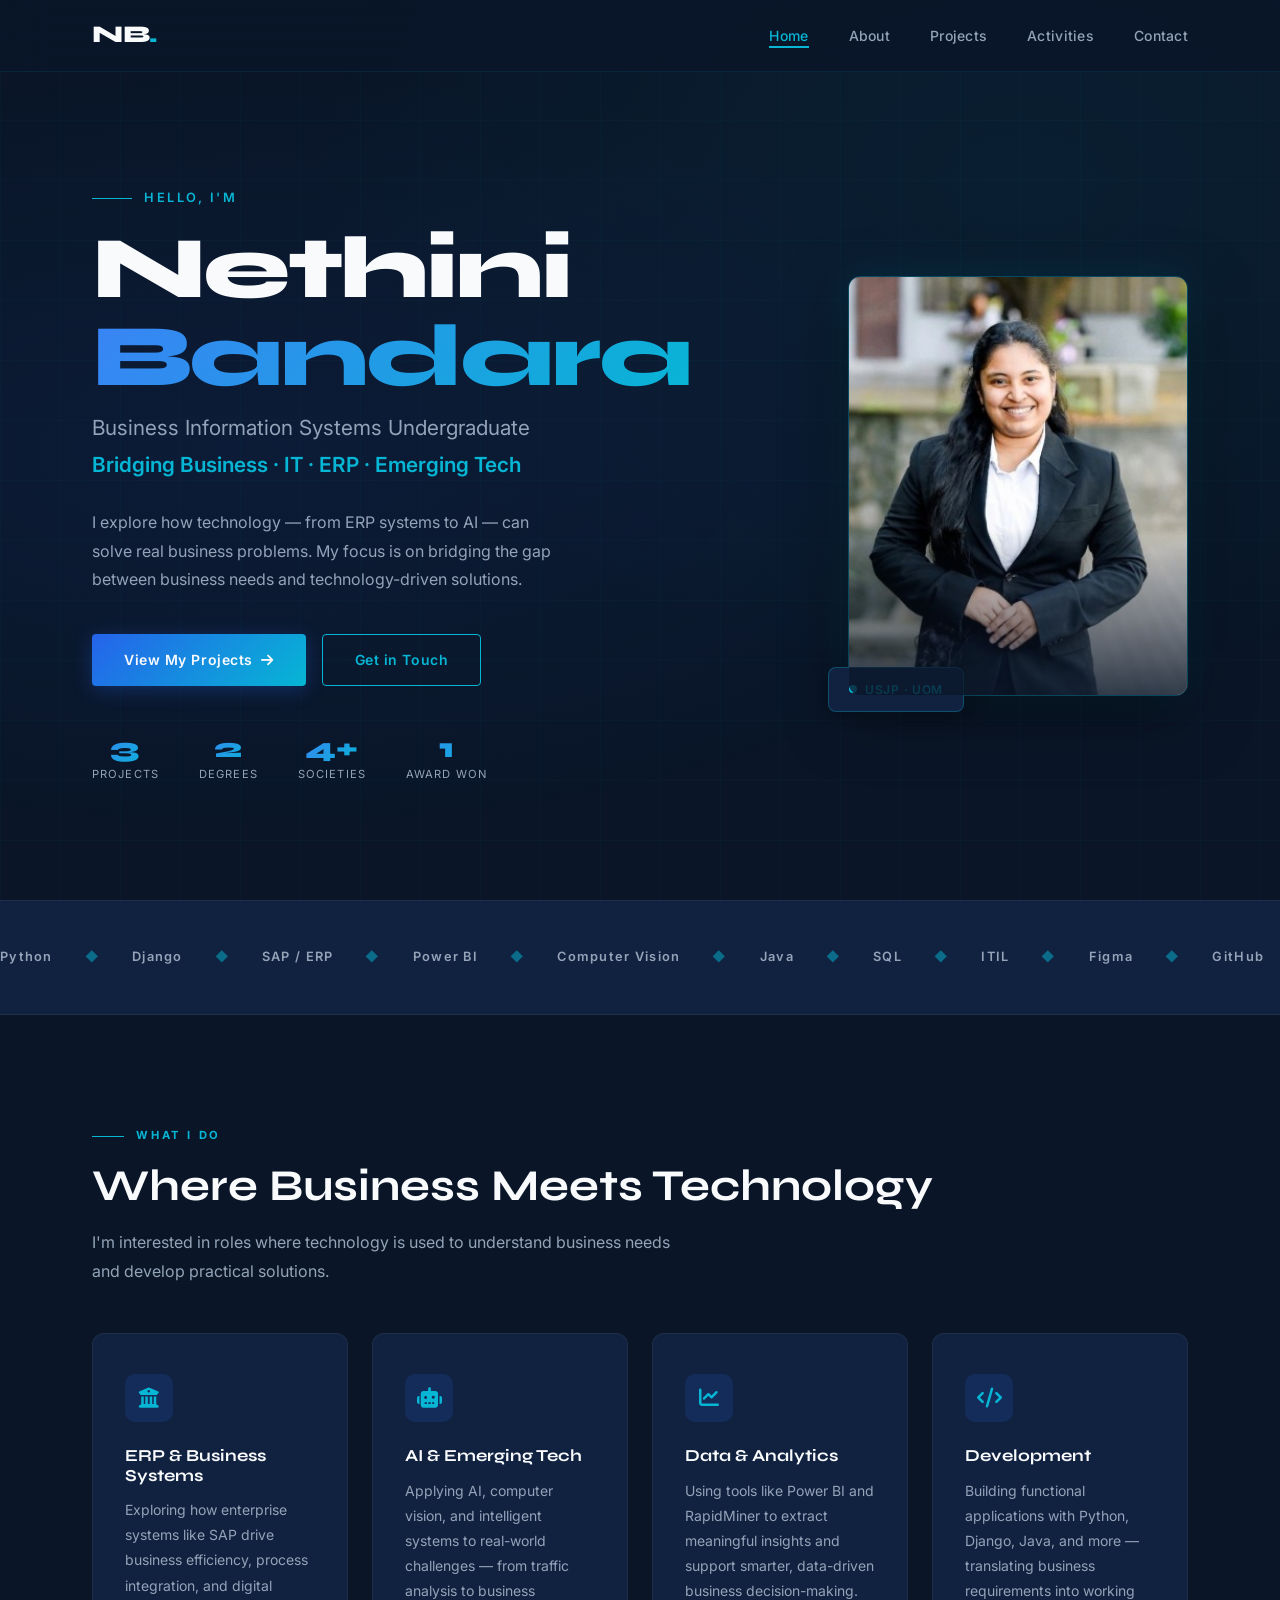
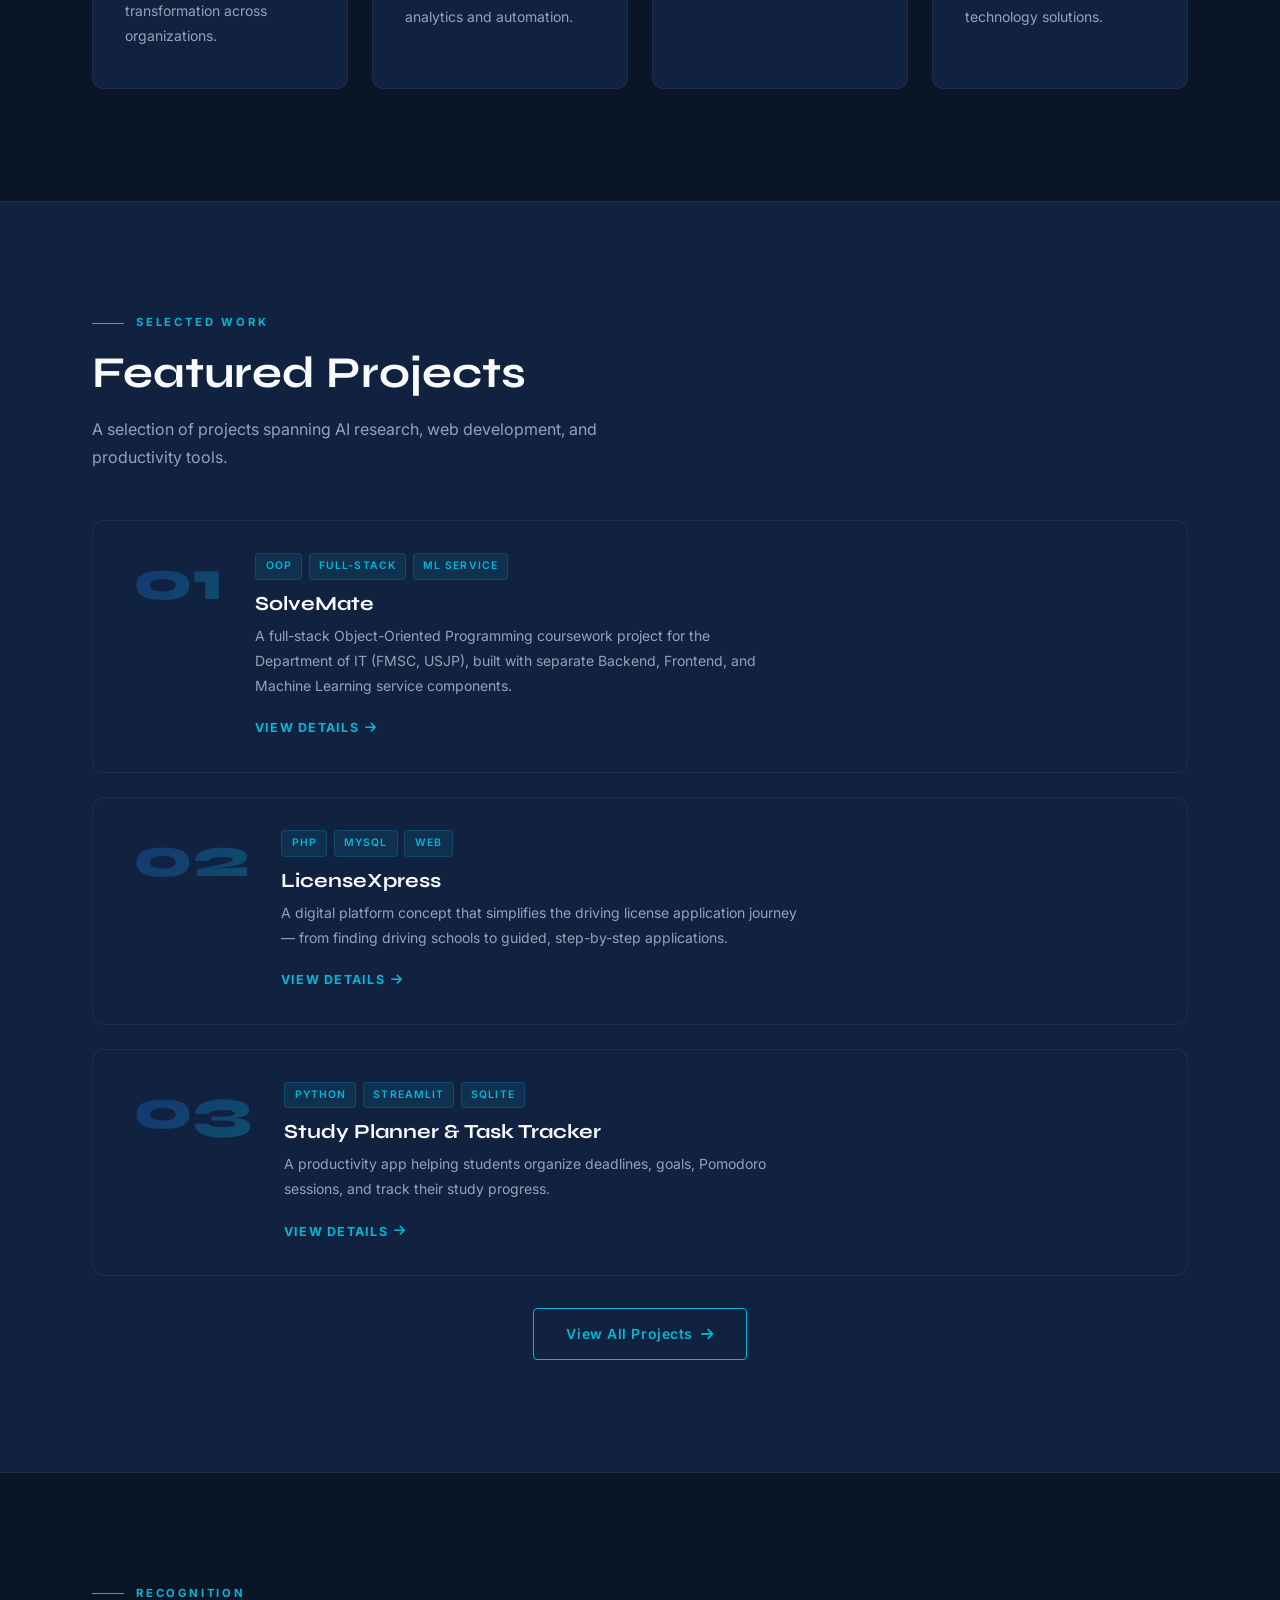
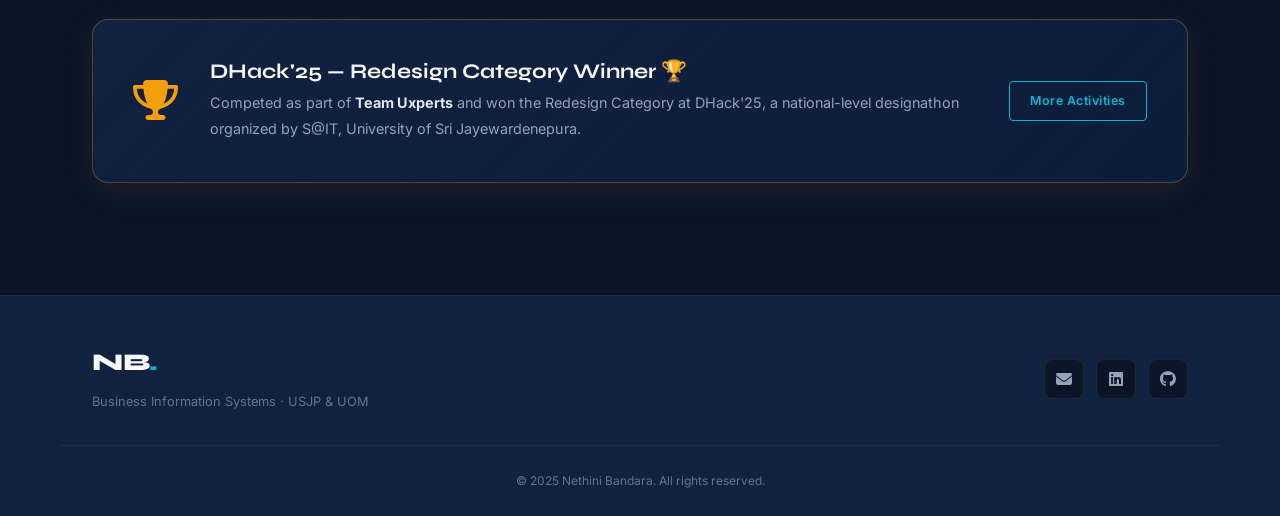
==== commit 89510536: "Remove DHack'25 Winner badge from index.html Removed the DHack'25 Winner badge from the hero section" ====
--- a/index.html
+++ b/index.html
@@ -75,9 +75,6 @@
       <div class="hero-badge">
         <div class="badge-dot"></div>
         <span>USJP · UOM</span>
-      </div>
-      <div class="hero-badge-2">
-        <i class="fa-solid fa-trophy"></i> DHack'25 Winner
       </div>
     </div>
   </section>
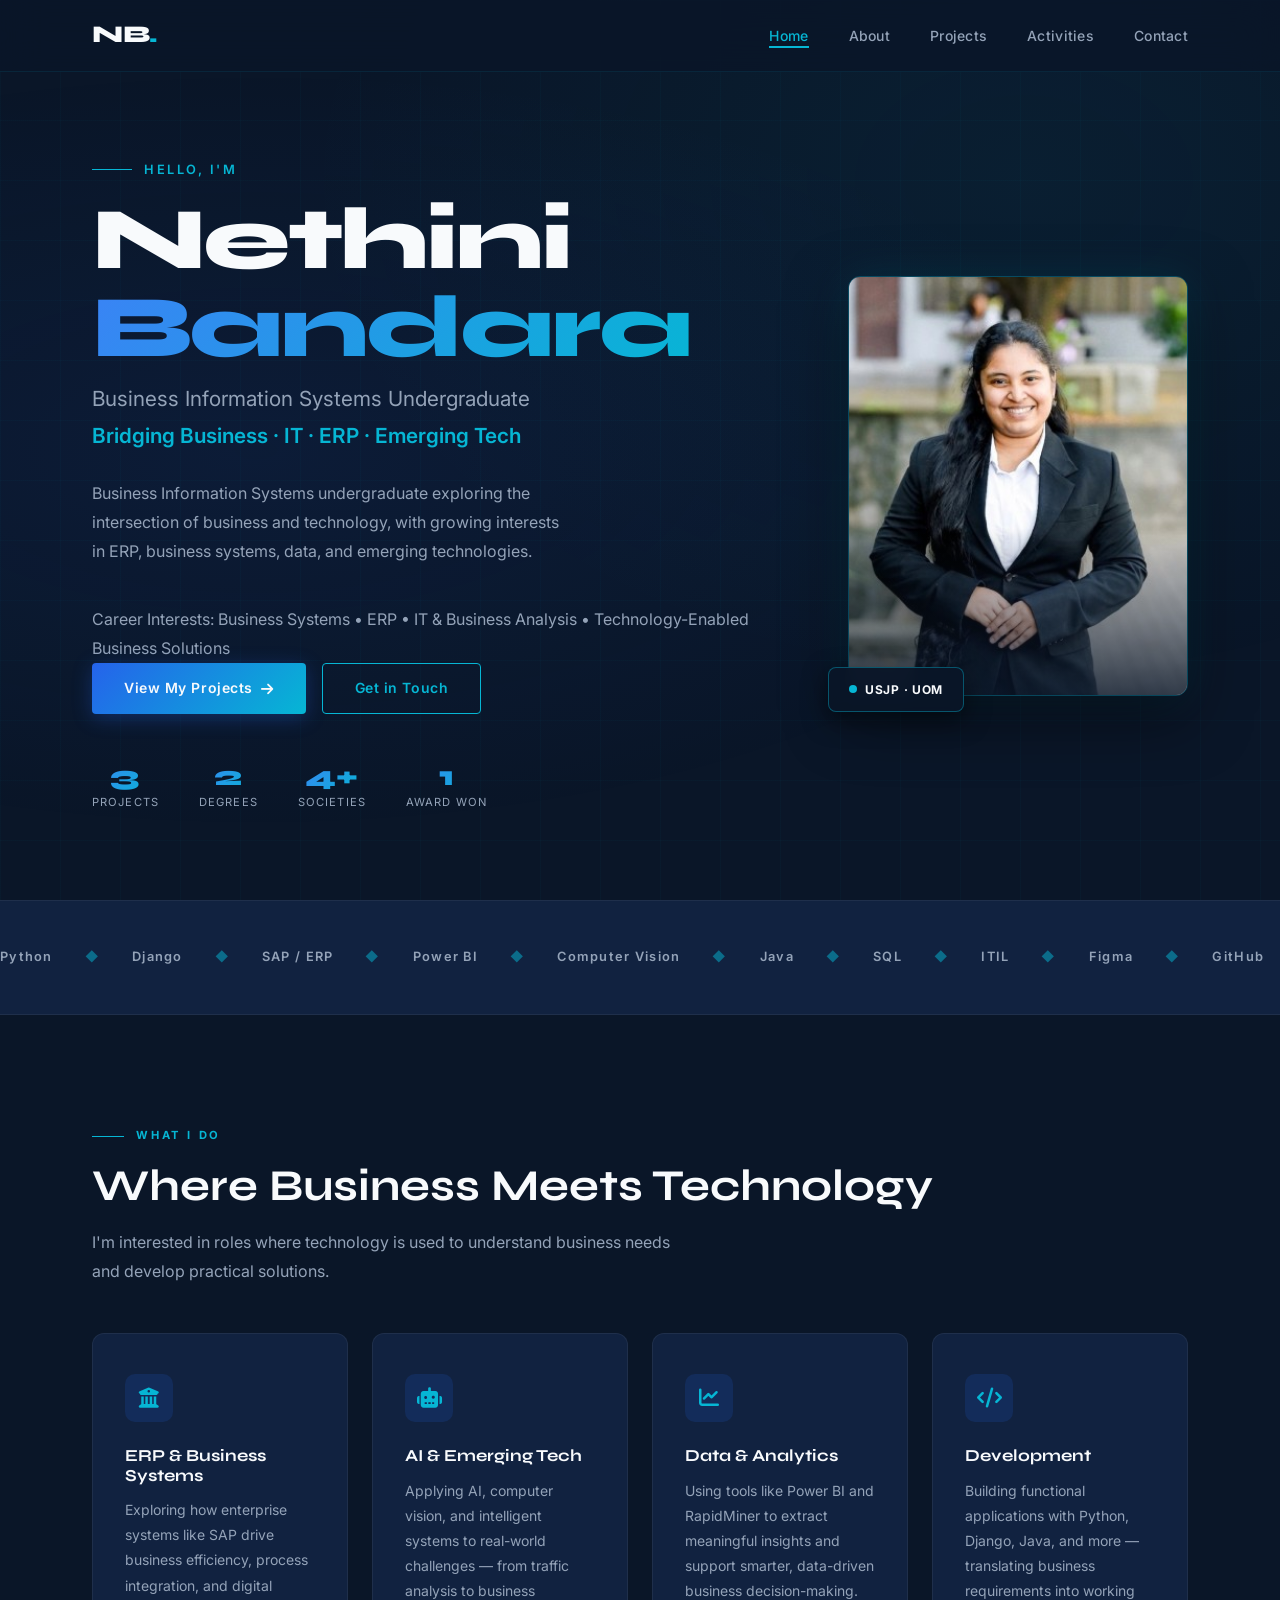
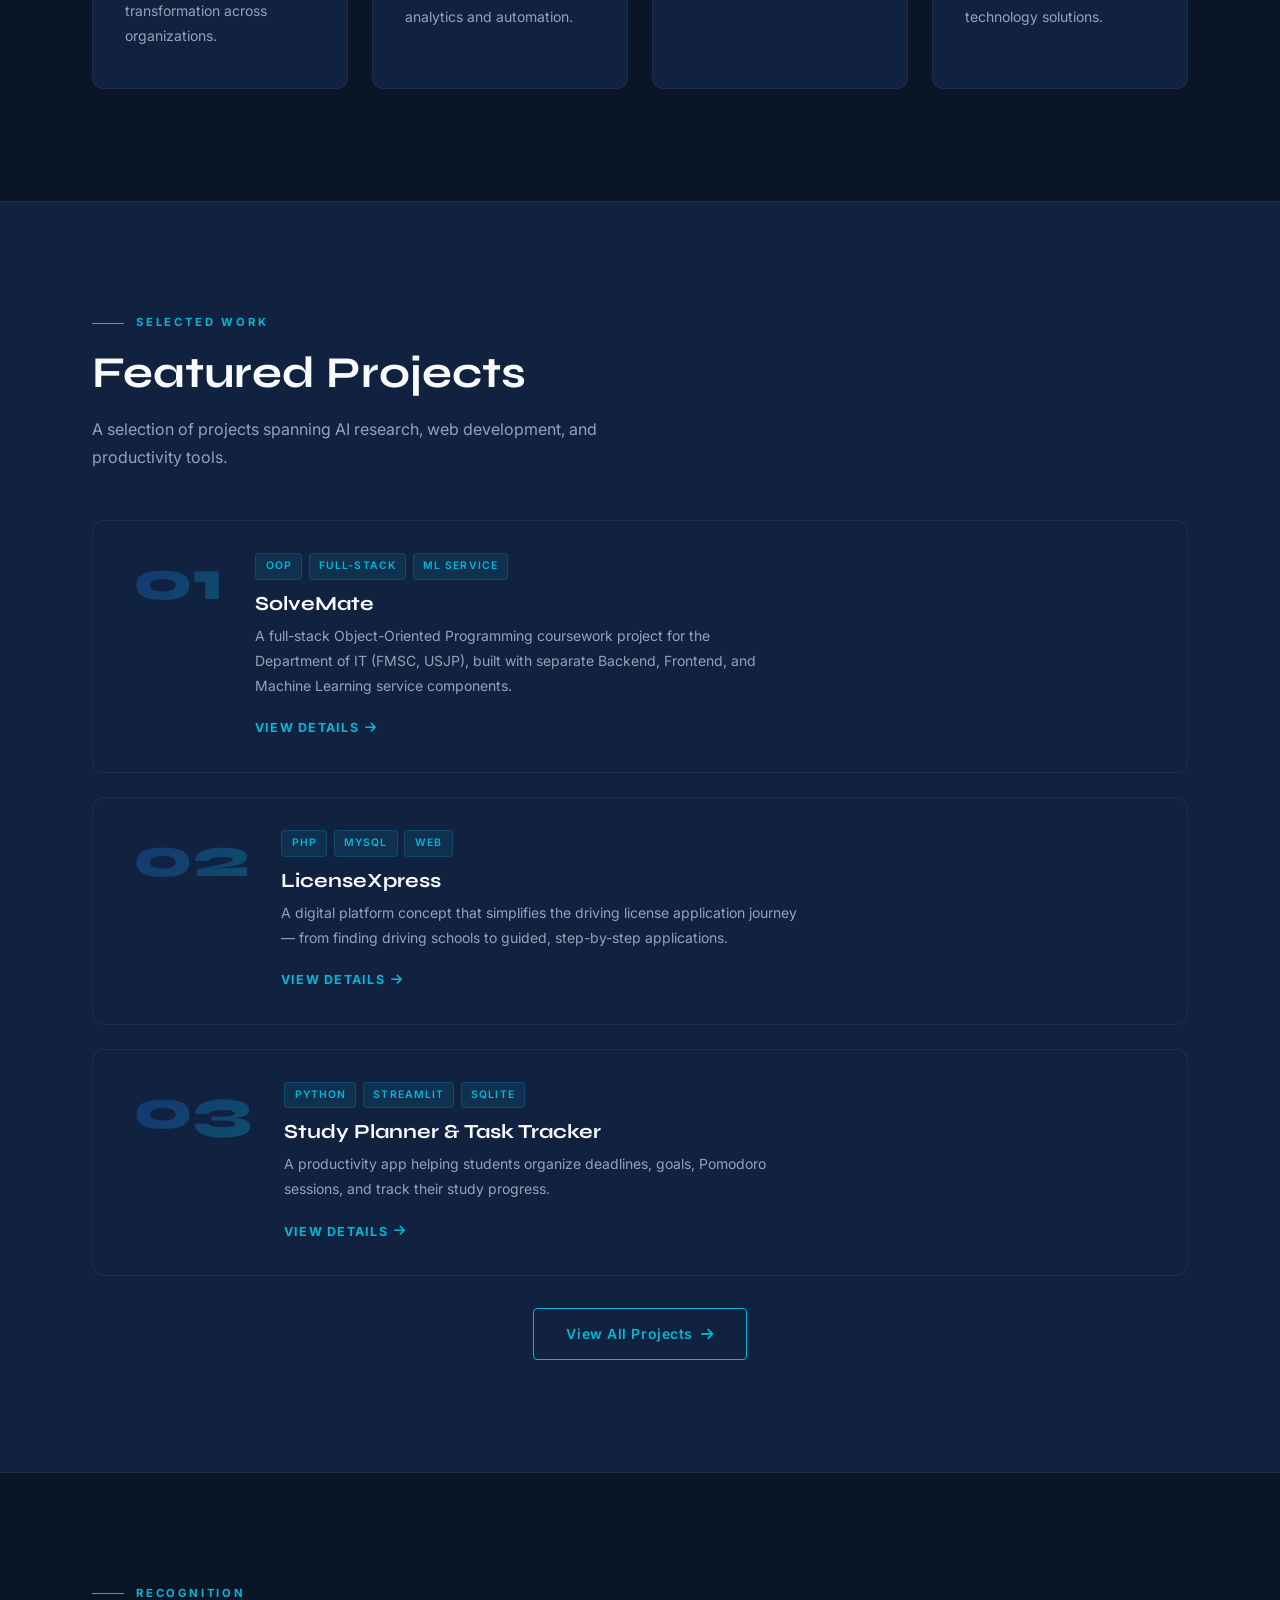
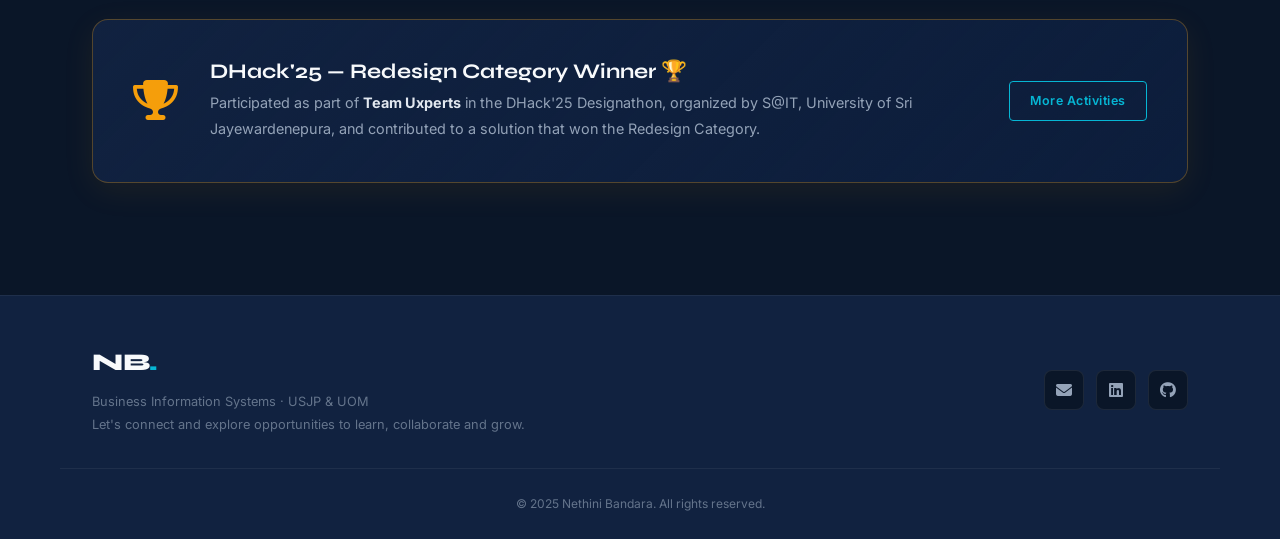
==== commit fb129fe2: "Revise bio and achievements in index.html" ====
--- a/index.html
+++ b/index.html
@@ -43,7 +43,8 @@
         Nethini<br><span class="highlight">Bandara</span>
       </h1>
       <p class="hero-role">Business Information Systems Undergraduate<br><span>Bridging Business · IT · ERP · Emerging Tech</span></p>
-      <p class="hero-bio">I explore how technology — from ERP systems to AI — can solve real business problems. My focus is on bridging the gap between business needs and technology-driven solutions.</p>
+      <p class="hero-bio">Business Information Systems undergraduate exploring the intersection of business and technology, with growing interests in ERP, business systems, data, and emerging technologies.</p>
+      <p class="career-line">Career Interests: Business Systems • ERP • IT & Business Analysis • Technology-Enabled Business Solutions</p>
       <div class="hero-cta">
         <a href="projects.html" class="btn-primary">View My Projects <i class="fa-solid fa-arrow-right"></i></a>
         <a href="contact.html" class="btn-outline">Get in Touch</a>
@@ -192,7 +193,7 @@
         <div class="achievement-icon"><i class="fa-solid fa-trophy"></i></div>
         <div class="achievement-text">
           <h3>DHack'25 — Redesign Category Winner 🏆</h3>
-          <p>Competed as part of <strong style="color:var(--off-white)">Team Uxperts</strong> and won the Redesign Category at DHack'25, a national-level designathon organized by S@IT, University of Sri Jayewardenepura.</p>
+          <p>Participated as part of <strong style="color:var(--off-white)">Team Uxperts</strong> in the DHack'25 Designathon, organized by S@IT, University of Sri Jayewardenepura, and contributed to a solution that won the Redesign Category.</p>
         </div>
         <a href="activities.html" class="btn-outline small">More Activities</a>
       </div>
@@ -204,6 +205,7 @@
       <div class="footer-left">
         <div class="nav-logo">NB<span class="dot">.</span></div>
         <p>Business Information Systems · USJP & UOM</p>
+        <p>Let's connect and explore opportunities to learn, collaborate and grow.</p>
       </div>
       <div class="footer-links">
         <a href="mailto:nethinipudamthi@gmail.com" title="Email"><i class="fa-solid fa-envelope"></i></a>
--- a/style.css
+++ b/style.css
@@ -238,11 +238,11 @@
 /* Floating badges */
 .hero-badge {
   position: absolute; bottom: -16px; left: -20px;
-  background: var(--navy-2); border: 1px solid rgba(6,182,212,0.3);
+  background: rgba(10, 22, 40, 0.95); border: 1px solid rgba(6,182,212,0.4);
   padding: 0.75rem 1.25rem; display: flex; align-items: center; gap: 0.5rem;
-  font-size: 0.75rem; font-weight: 600; letter-spacing: 0.06em;
-  border-radius: 8px; box-shadow: var(--card-shadow);
-  color: var(--cyan);
+  font-size: 0.75rem; font-weight: 700; letter-spacing: 0.06em;
+  border-radius: 8px; box-shadow: 0 8px 24px rgba(0,0,0,0.5);
+  color: var(--white); z-index: 2; backdrop-filter: blur(6px);
 }
 .badge-dot { width: 8px; height: 8px; background: var(--cyan); border-radius: 50%; animation: pulse 2s ease infinite; }
 @keyframes pulse { 0%,100%{opacity:1;transform:scale(1)} 50%{opacity:0.5;transform:scale(1.3)} }
@@ -637,10 +637,17 @@
   margin-bottom: 1rem; display: block;
 }
 .ach-image, .lead-image {
-  width: 100%; aspect-ratio: 16/9; object-fit: cover;
-  border-radius: 10px; border: 1px solid rgba(255,255,255,0.08);
-  margin-top: 1rem; display: block;
-}
+  width: 100%; aspect-ratio: 16/9; object-fit: contain;
+  background: var(--navy); border-radius: 10px; border: 1px solid rgba(255,255,255,0.08);
+  margin-top: 1rem; display: block; padding: 0.5rem;
+}
+.ach-link {
+  display: inline-flex; align-items: center; gap: 0.4rem;
+  margin-top: 0.85rem; font-size: 0.78rem; font-weight: 700;
+  letter-spacing: 0.04em; text-transform: uppercase; color: var(--cyan);
+  transition: gap var(--transition);
+}
+.ach-link:hover { gap: 0.65rem; }
 .ach-card { flex-wrap: wrap; }
 .ach-body { flex: 1; min-width: 0; }
 
